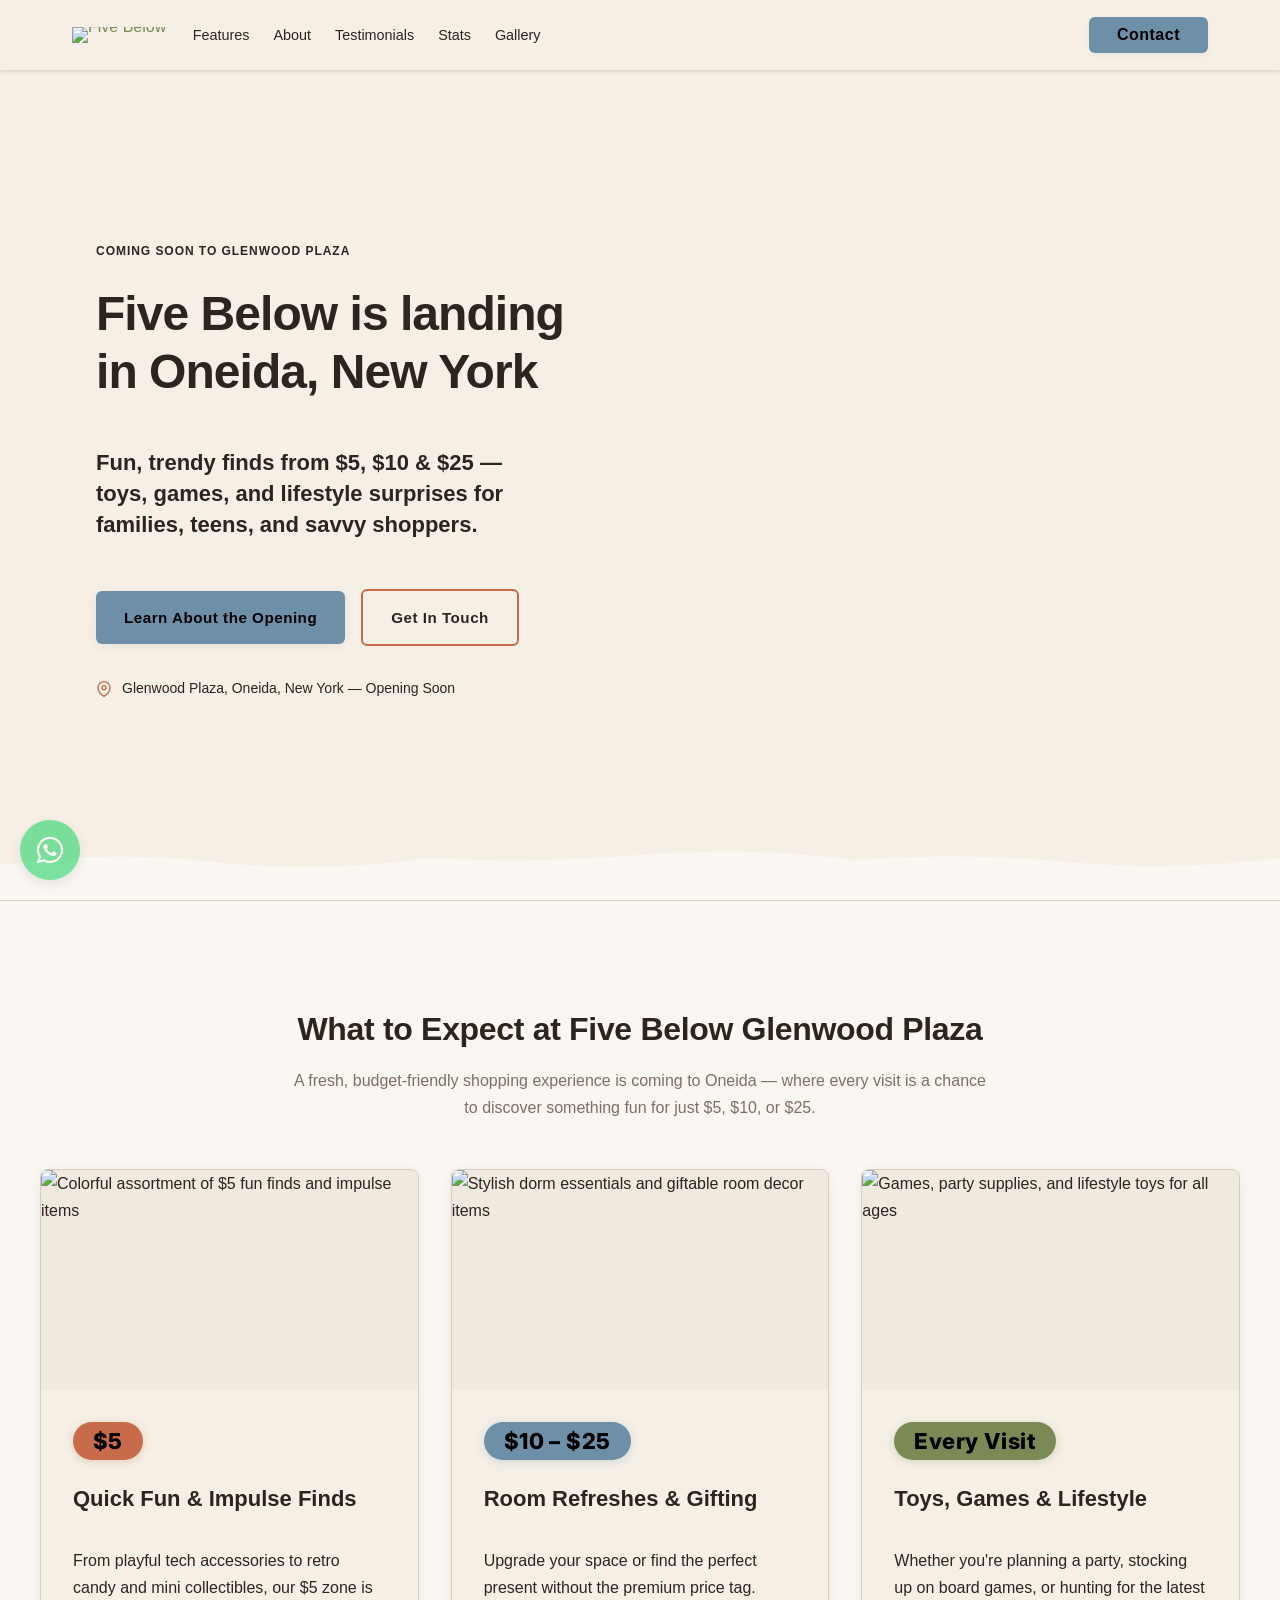
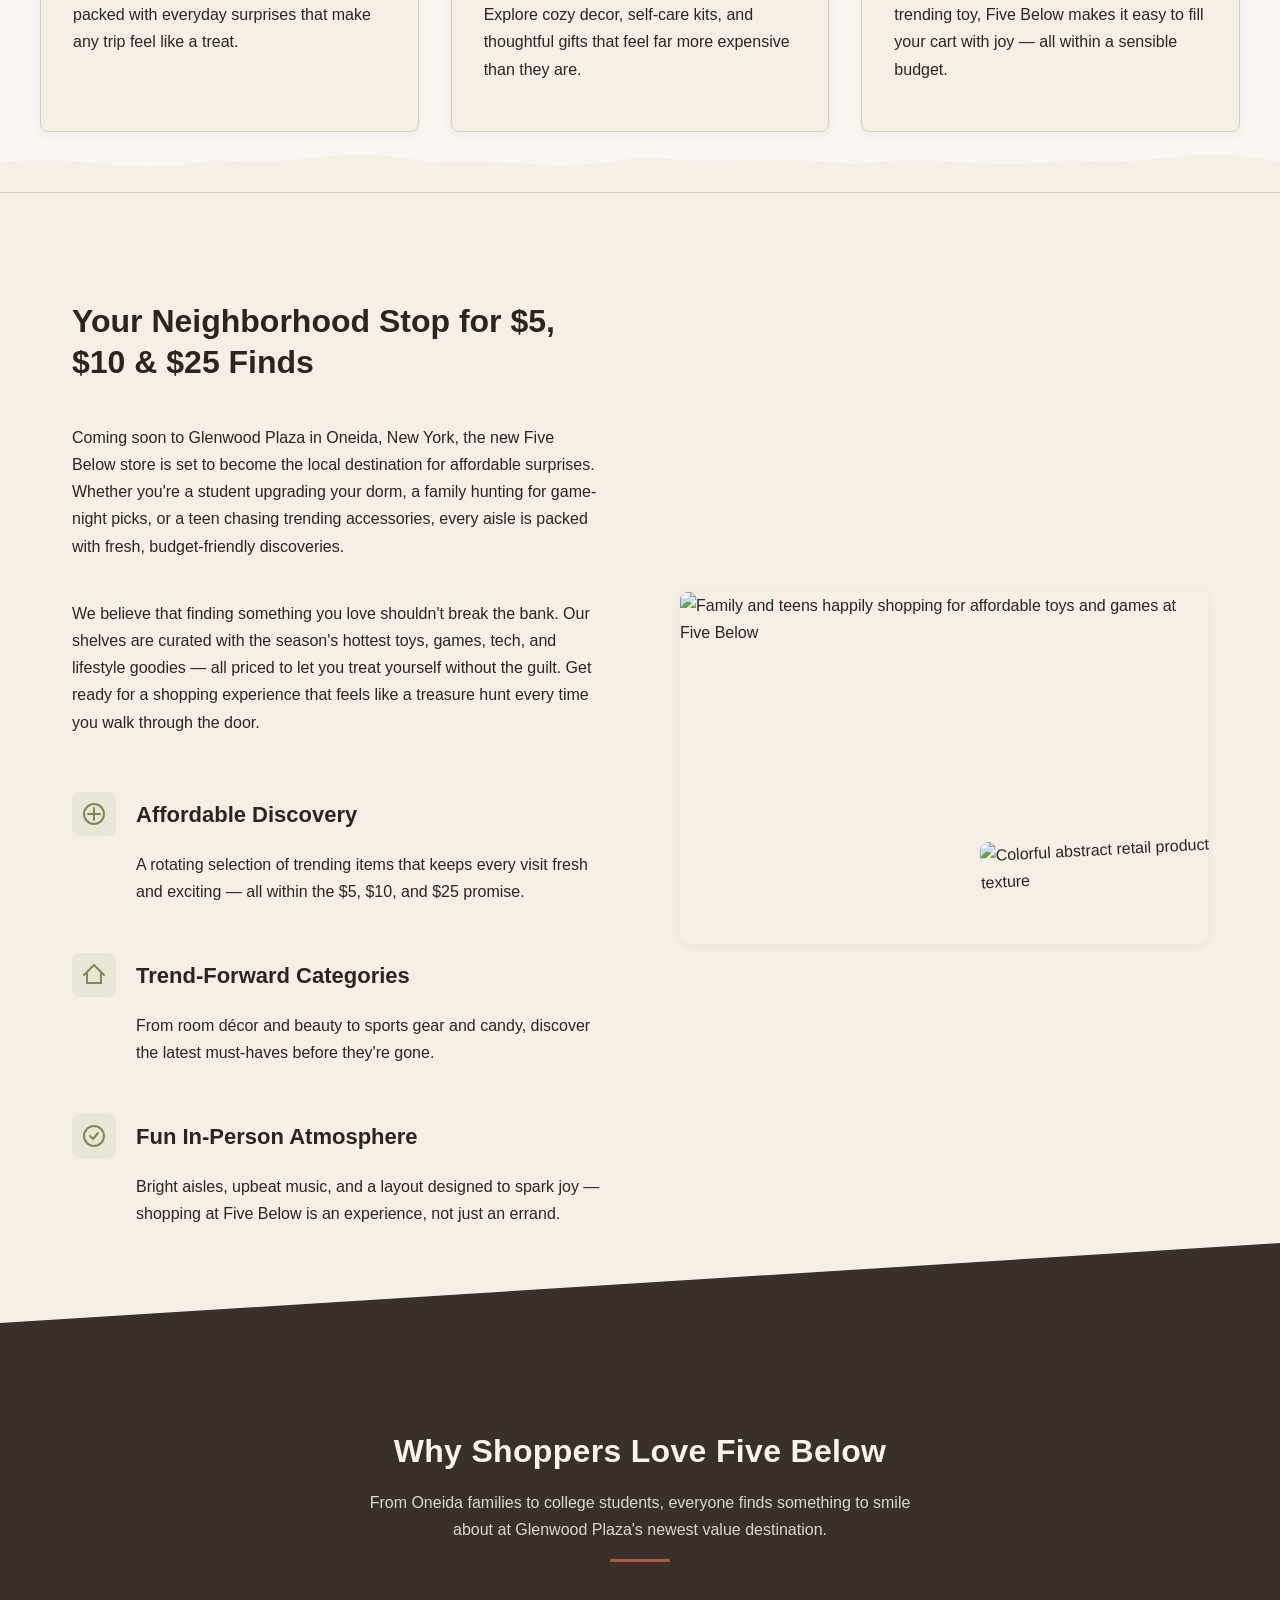
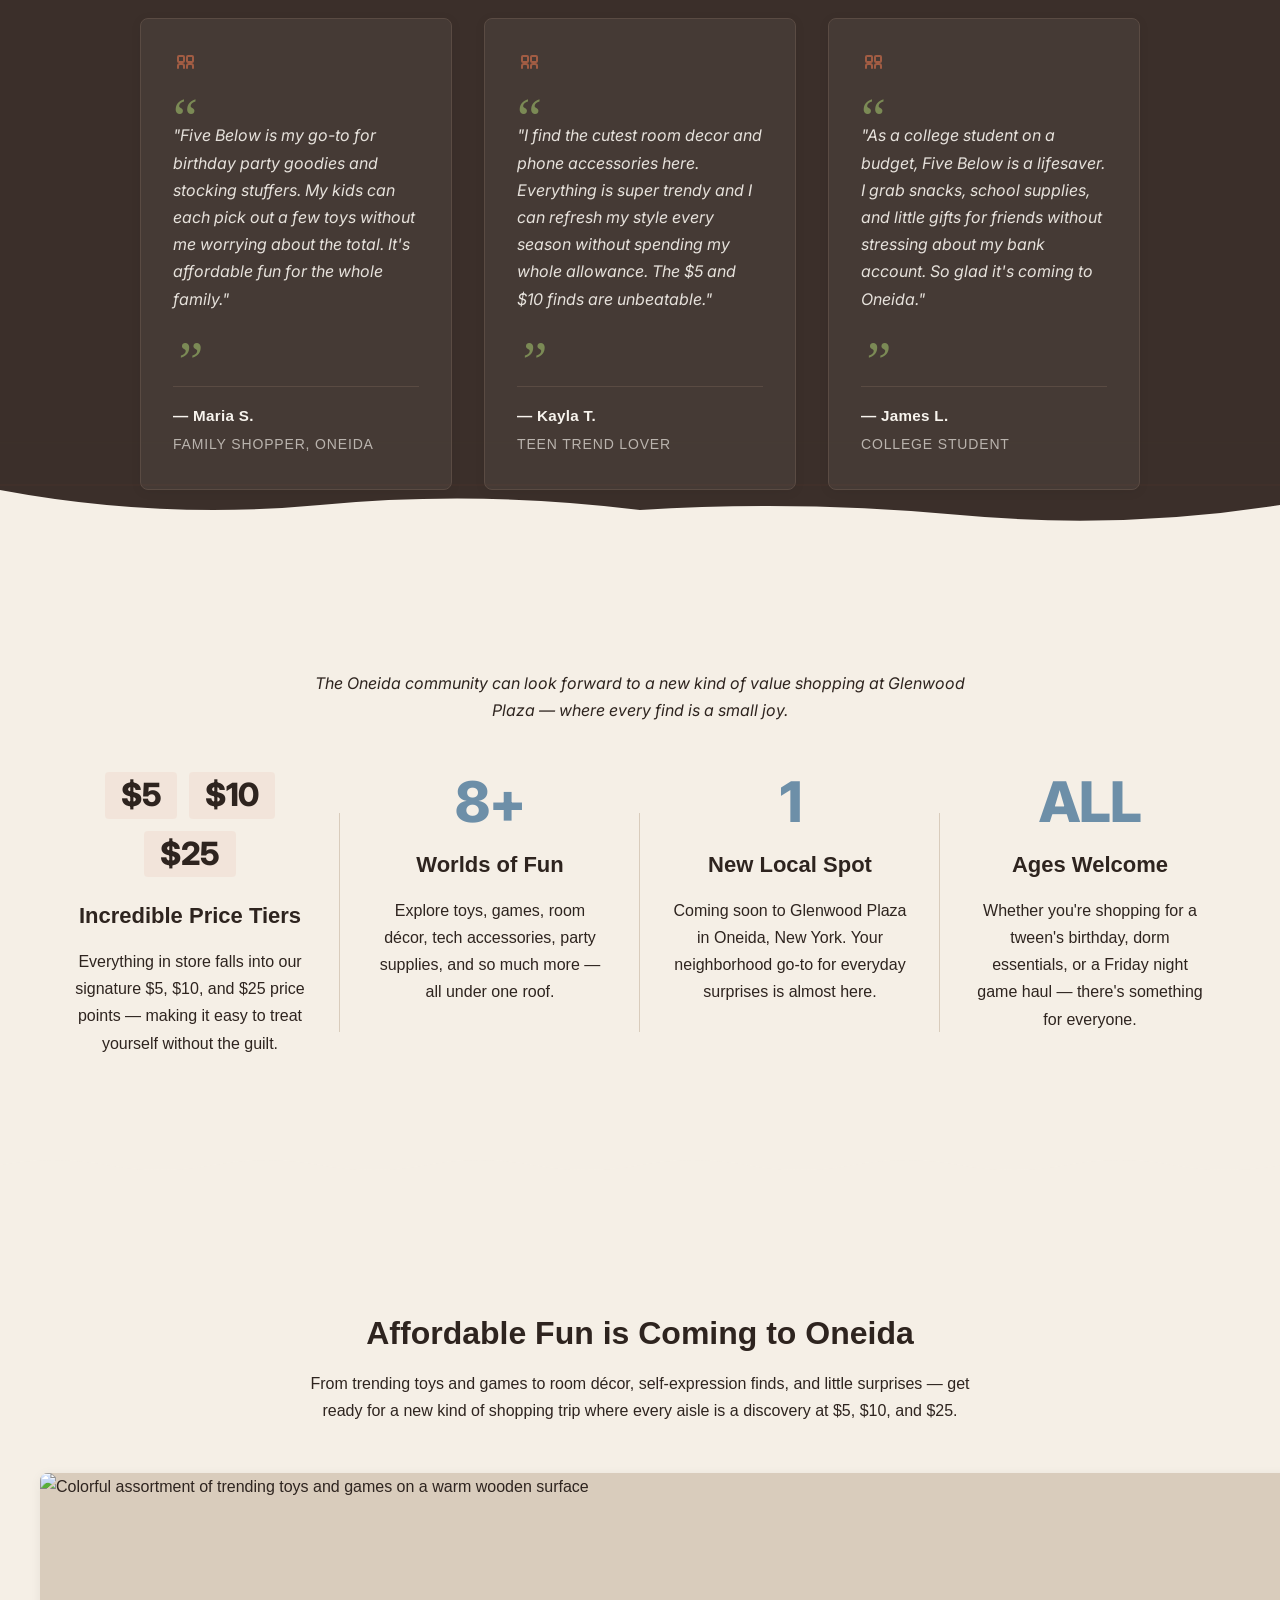
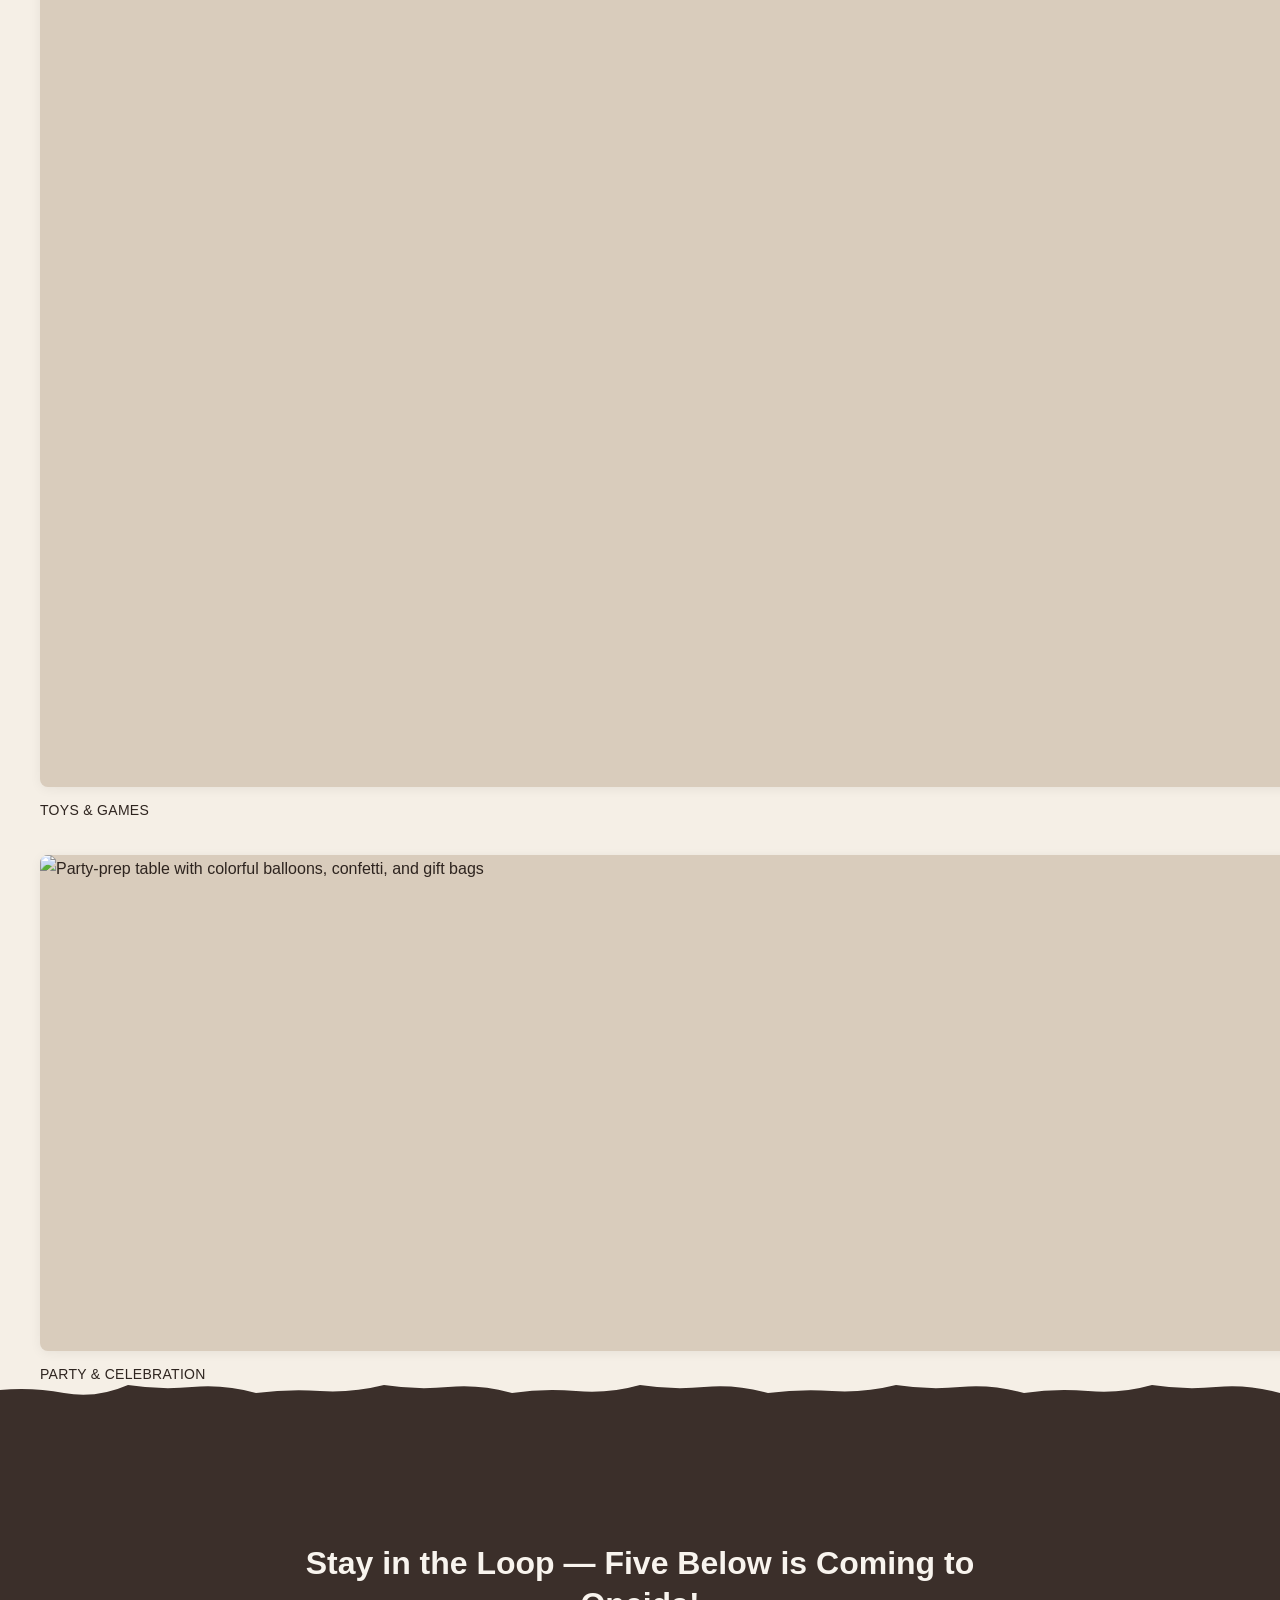
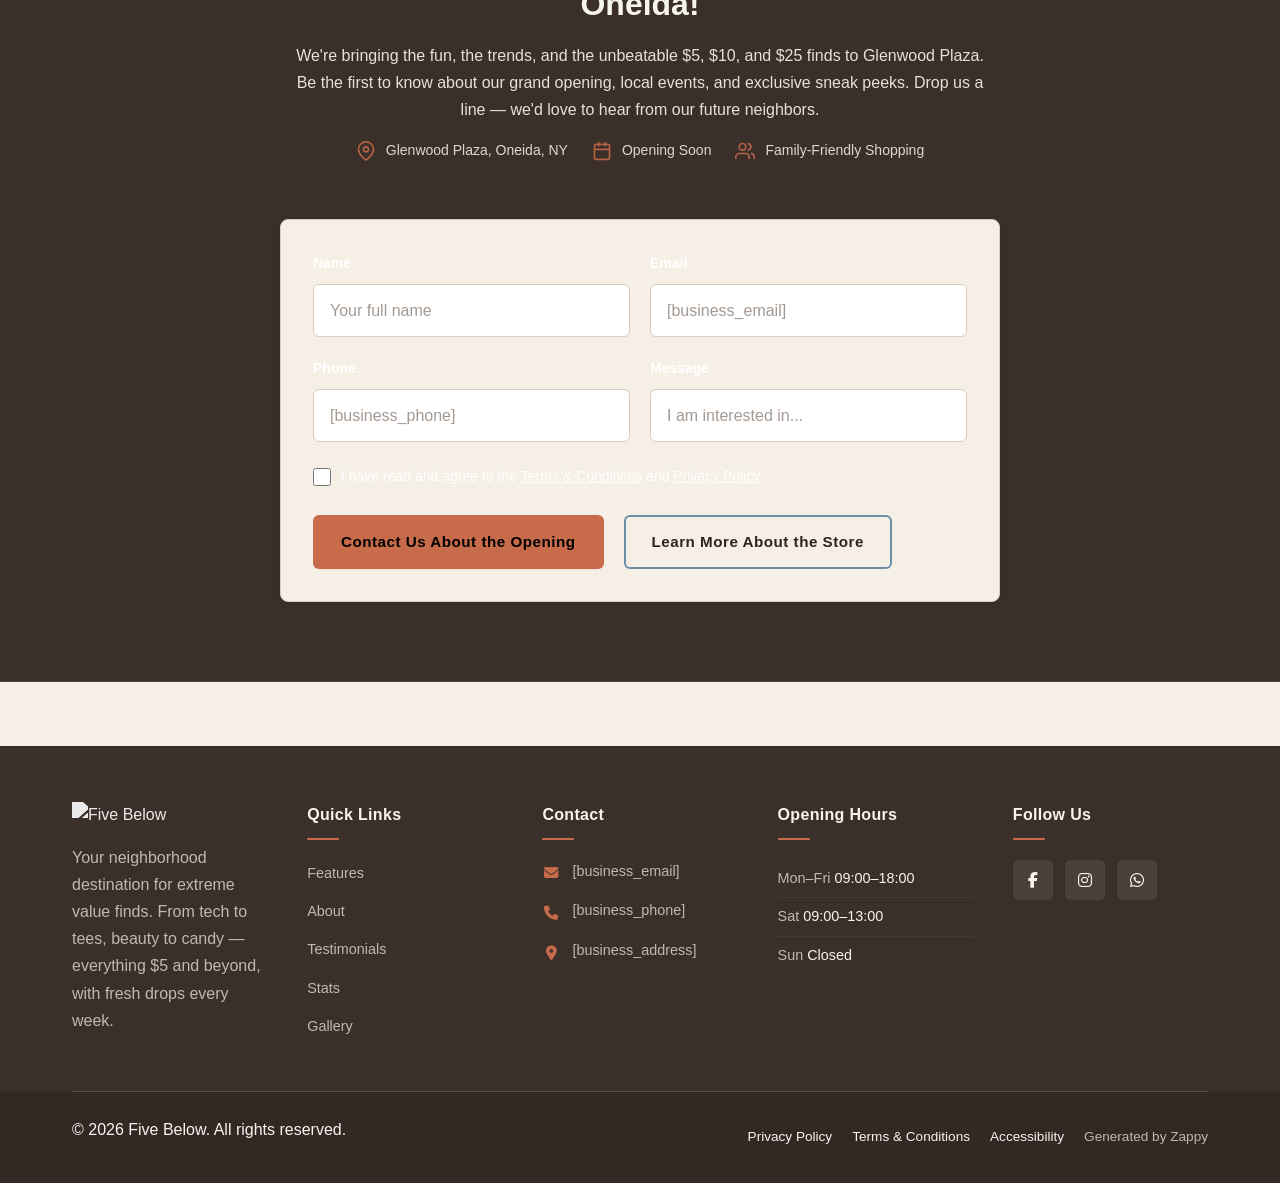
==== index.html @ 6c3a4a9c "Initial website commit" ====
<!DOCTYPE html>
<html lang="en">
<head>
    <meta charset="UTF-8">
    <meta name="viewport" content="width=device-width, initial-scale=1.0">
    <meta name="robots" content="index, follow">
    <title>Find Your Fun for $5 &amp; Under — Five Below</title>
    <meta name="description" content="Discover the hottest toys, games, and lifestyle gear priced at just $5, $10, and $25! Find a Five Below near you or shop the newest budget-friendly trends now.">
    <meta name="keywords" content="five below near me, five below store near me, budget-friendly toys, trendy lifestyle products, five below black friday">
    
    <!-- Favicons -->
    <link rel="icon" type="image/x-icon" href="/assets/favicon.ico">
    <link rel="icon" type="image/png" sizes="16x16" href="/assets/favicon-16x16.png">
    <link rel="icon" type="image/png" sizes="32x32" href="/assets/favicon-32x32.png">
    <link rel="icon" type="image/png" sizes="48x48" href="/assets/favicon-48x48.png">
    <link rel="icon" type="image/png" sizes="192x192" href="/assets/favicon-192x192.png">
    <link rel="icon" type="image/png" sizes="512x512" href="/assets/favicon-512x512.png">
    <link rel="apple-touch-icon" href="/assets/apple-touch-icon.png">
    <!-- Zappy Analytics -->
<script>
(function() {
  'use strict';
  
  // Configuration
  var config = {
    websiteId: '03e613e1-6c08-4e4d-8a03-037ab9cbdd62',
    apiUrl: 'https://api.zappy5.com/api/analytics/track',
    sessionDuration: 30 * 60 * 1000, // 30 minutes
    visitorDuration: 30 * 24 * 60 * 60 * 1000, // 30 days
    trackPageViews: true,
    trackClicks: true,
    trackFormSubmissions: true
  };
  
  // Generate or retrieve persistent visitor ID (30 days)
  function getVisitorId() {
    var visitorKey = 'zappy_visitor_' + config.websiteId;
    var visitor = null;
    
    try {
      visitor = localStorage.getItem(visitorKey);
      if (visitor) {
        var visitorData = JSON.parse(visitor);
        var now = Date.now();
        
        // Check if visitor ID is still valid (30 days)
        if (now - visitorData.created < config.visitorDuration) {
          // Update last seen timestamp
          visitorData.lastSeen = now;
          localStorage.setItem(visitorKey, JSON.stringify(visitorData));
          return visitorData.id;
        }
      }
    } catch (e) {
      console.warn('Zappy Analytics: LocalStorage not available');
    }
    
    // Generate new visitor ID
    var newVisitorId = 'zv_' + Date.now() + '_' + Math.random().toString(36).substr(2, 9);
    
    try {
      localStorage.setItem(visitorKey, JSON.stringify({
        id: newVisitorId,
        created: Date.now(),
        lastSeen: Date.now()
      }));
    } catch (e) {
      // Continue without local storage
    }
    
    return newVisitorId;
  }
  
  // Generate or retrieve session ID (30 minutes)
  function getSessionId() {
    var sessionKey = 'zappy_session_' + config.websiteId;
    var session = null;
    
    try {
      session = sessionStorage.getItem(sessionKey);
      if (session) {
        var sessionData = JSON.parse(session);
        var now = Date.now();
        
        // Check if session is still valid
        if (now - sessionData.timestamp < config.sessionDuration) {
          // Update timestamp
          sessionData.timestamp = now;
          sessionStorage.setItem(sessionKey, JSON.stringify(sessionData));
          return sessionData.id;
        }
      }
    } catch (e) {
      console.warn('Zappy Analytics: SessionStorage not available');
    }
    
    // Generate new session ID
    var newSessionId = 'zs_' + Date.now() + '_' + Math.random().toString(36).substr(2, 9);
    
    try {
      sessionStorage.setItem(sessionKey, JSON.stringify({
        id: newSessionId,
        timestamp: Date.now()
      }));
    } catch (e) {
      // Continue without session storage
    }
    
    return newSessionId;
  }
  
  var visitorId = getVisitorId();
  var sessionId = getSessionId();
  
  // Track an event
  function trackEvent(eventType, data) {
    data = data || {};
    
    var eventData = {
      website_id: config.websiteId,
      event_type: eventType,
      page_path: window.location.pathname,
      referrer: document.referrer || 'direct',
      visitor_id: visitorId,
      session_id: sessionId,
      metadata: data
    };
    
    // Use sendBeacon if available (better for page unload events)
    if (navigator.sendBeacon) {
      var blob = new Blob([JSON.stringify(eventData)], { type: 'application/json' });
      navigator.sendBeacon(config.apiUrl, blob);
    } else {
      // Fallback to fetch
      fetch(config.apiUrl, {
        method: 'POST',
        headers: {
          'Content-Type': 'application/json'
        },
        body: JSON.stringify(eventData),
        keepalive: true
      }).catch(function(error) {
        console.warn('Zappy Analytics: Failed to track event', error);
      });
    }
  }
  
  // Track page view
  if (config.trackPageViews) {
    trackEvent('pageview', {
      title: document.title,
      url: window.location.href
    });
  }
  
  // Track clicks on important elements
  if (config.trackClicks) {
    document.addEventListener('click', function(e) {
      var target = e.target;
      
      // Track button clicks (counted as actions)
      if (target.tagName === 'BUTTON' || target.closest('button')) {
        var button = target.tagName === 'BUTTON' ? target : target.closest('button');
        var clickMeta = {
          element: 'button',
          text: button.textContent.trim().substring(0, 100),
          id: button.id || null,
          class: button.className || null
        };
        
        trackEvent('click', clickMeta);
      }
      
      // Track link clicks (navigation - not counted as actions)
      else if (target.tagName === 'A' || target.closest('a')) {
        var link = target.tagName === 'A' ? target : target.closest('a');
        var navMeta = {
          element: 'link',
          text: link.textContent.trim().substring(0, 100),
          href: link.href,
          external: link.hostname !== window.location.hostname
        };
        
        trackEvent('navigation', navMeta);
      }
    }, true);
  }
  
  
  // Track form submissions
  if (config.trackFormSubmissions) {
    document.addEventListener('submit', function(e) {
      var form = e.target;
      
      trackEvent('form_submit', {
        form_id: form.id || null,
        form_name: form.name || null,
        form_action: form.action || null,
        form_method: form.method || 'GET'
      });
    }, true);
  }
  
  // Track time on page (send on page unload)
  var pageLoadTime = Date.now();
  
  window.addEventListener('beforeunload', function() {
    var timeOnPage = Math.floor((Date.now() - pageLoadTime) / 1000); // in seconds
    
    trackEvent('page_unload', {
      time_on_page: timeOnPage,
      page_path: window.location.pathname
    });
  });
  
  // Expose tracking function globally for custom events
  window.zappyAnalytics = {
    track: trackEvent,
    getVisitorId: function() { return visitorId; },
    getSessionId: function() { return sessionId; }
  };
  
})();
</script>
<!-- End Zappy Analytics -->
    <meta property="og:title" content="Find Your Fun for $5 &amp; Under — Five Below">
    <meta property="og:description" content="Discover the hottest toys, games, and lifestyle gear priced at just $5, $10, and $25! Find a Five Below near you or shop the newest budget-friendly trends now.">
    <meta name="twitter:card" content="summary_large_image">
    <meta name="twitter:title" content="Find Your Fun for $5 &amp; Under — Five Below">
    <meta name="twitter:description" content="Discover the hottest toys, games, and lifestyle gear priced at just $5, $10, and $25! Find a Five Below near you or shop the newest budget-friendly trends now.">
    <meta property="og:type" content="website">
  <meta property="og:locale" content="en_US">
  
  
  
  
  
  <link rel="stylesheet" href="https://cdnjs.cloudflare.com/ajax/libs/font-awesome/6.4.0/css/all.min.css">
  <link rel="stylesheet" href="https://fonts.googleapis.com/css2?family=Inter:wght@400;500;600;700&amp;display=swap">
  <link rel="preconnect" href="https://fonts.googleapis.com">
  <link rel="preconnect" href="https://fonts.gstatic.com" crossorigin>
  <style>
    .skip-link { position: absolute; top: 0; left: 0; transform: translateY(-200%); padding: 12px 18px; background: var(--bg-dark, #1a1a1a); color: var(--text-light, #fff); font-weight: 600; border-radius: 0 0 8px 0; z-index: 10000; }
    .skip-link:focus { transform: none; outline: 2px solid var(--ring, #fff); outline-offset: 2px; }
    :focus-visible { outline: 2px solid var(--ring, currentColor); outline-offset: 3px; }
  </style>


  
    <!-- Favicons -->
    <link rel="icon" type="image/x-icon" href="/assets/favicon.ico">
    <link rel="icon" type="image/png" sizes="16x16" href="/assets/favicon-16x16.png">
    <link rel="icon" type="image/png" sizes="32x32" href="/assets/favicon-32x32.png">
    <link rel="icon" type="image/png" sizes="48x48" href="/assets/favicon-48x48.png">
    <link rel="icon" type="image/png" sizes="192x192" href="/assets/favicon-192x192.png">
    <link rel="icon" type="image/png" sizes="512x512" href="/assets/favicon-512x512.png">
    <link rel="apple-touch-icon" href="/assets/apple-touch-icon.png">
    <!-- Cookie Consent -->
    <link rel="stylesheet" href="https://cdn.jsdelivr.net/npm/vanilla-cookieconsent@3/dist/cookieconsent.css">
    <script src="https://cdn.jsdelivr.net/npm/vanilla-cookieconsent@3/dist/cookieconsent.umd.js"></script>
    <!-- Mickidum Accessibility Toolbar -->
    <script src="https://cdn.jsdelivr.net/gh/mickidum/acc_toolbar/acctoolbar/acctoolbar.min.js"></script>
    <link rel="stylesheet" href="/styles.css">
    <script>window.ZAPPY_WEBSITE_ID = "03e613e1-6c08-4e4d-8a03-037ab9cbdd62"; window.ZAPPY_API_BASE = "https://api.zappy5.com";</script>

    <style id="zappy-dropdown-submenu-styles">
      /* ========== DESKTOP DROPDOWN SUBMENU STYLES ========== */
      /* Base styles for dropdown submenus - parent must be positioned */
      .nav-menu li:has(.sub-menu), nav li:has(.sub-menu), .navbar li:has(.sub-menu), #navMenu li:has(.sub-menu) { position: relative; }
      /* Submenu base - hidden by default */
      .nav-menu .sub-menu, nav .sub-menu, .navbar .sub-menu, #navMenu .sub-menu { display: block !important; position: absolute !important; top: 100%; left: 0; min-width: 220px; background: white; border-radius: 8px; box-shadow: 0 8px 25px rgba(0,0,0,0.15); padding: 8px 0; opacity: 0; visibility: hidden; transform: translateY(10px); transition: all 0.3s ease; z-index: 1000; list-style: none; pointer-events: none; }
      /* CRITICAL: Desktop hover styles to show dropdown */
      .nav-menu li:hover > .sub-menu, nav li:hover > .sub-menu, .navbar li:hover > .sub-menu, #navMenu li:hover > .sub-menu { opacity: 1 !important; visibility: visible !important; transform: translateY(0) !important; pointer-events: auto !important; }
      /* Submenu item styling */
      .sub-menu li { list-style: none; margin: 0; padding: 0; }
      .sub-menu a { display: block !important; padding: 10px 16px !important; color: var(--text-dark, #333) !important; font-weight: 500; text-decoration: none; white-space: nowrap; transition: background-color 0.2s; }
      .sub-menu .zappy-nav-child > a { padding-left: 28px !important; font-size: 0.9em !important; opacity: 0.85 !important; }
      [dir="rtl"] .sub-menu .zappy-nav-child > a, html[lang="he"] .sub-menu .zappy-nav-child > a, html[lang="ar"] .sub-menu .zappy-nav-child > a { padding-left: 10px !important; padding-right: 28px !important; }
      .sub-menu .zappy-nav-parent > a { font-weight: 600 !important; }
      .sub-menu a:hover { background-color: #f5f5f5; }
      /* RTL (Hebrew/Arabic) dropdown positioning */
      [dir="rtl"] .nav-menu .sub-menu, [dir="rtl"] nav .sub-menu, [dir="rtl"] .navbar .sub-menu, html[lang="he"] .nav-menu .sub-menu, html[lang="he"] nav .sub-menu, html[lang="he"] .navbar .sub-menu, html[lang="ar"] .nav-menu .sub-menu, html[lang="ar"] nav .sub-menu, html[lang="ar"] .navbar .sub-menu { left: auto !important; right: 0 !important; }
      /* Hide empty dropdown menus (exclude catalog sub-menus that use <a> children instead of <li>) */
      .sub-menu:empty, .sub-menu:not(:has(li:not(.zappy-hidden-menu-item))):not(:has(> a)), .sub-menu:not(:has(li)):not(:has(> a)) { display: none !important; opacity: 0 !important; visibility: hidden !important; pointer-events: none !important; }
      /* Desktop: show submenu on Menu Group hover */
      li:has(.menu-group-title):hover > .sub-menu { opacity: 1 !important; visibility: visible !important; transform: translateY(0) !important; pointer-events: auto !important; }
      /* Menu Group title styling */
      .nav-menu > li > .menu-group-title, #navMenu > li > .menu-group-title { display: inline-block; padding: 0.5rem 1rem; cursor: default; user-select: none; }
      
      /* ========== MOBILE SUBMENU STYLES ========== */
      @media (max-width: 768px) {
        .nav-menu .sub-menu, nav .sub-menu, .navbar .sub-menu, #navMenu .sub-menu { position: static !important; transform: none !important; box-shadow: none !important; background: transparent !important; max-height: 0; overflow: hidden; opacity: 0; visibility: hidden; transition: max-height 0.3s ease, opacity 0.3s ease; padding: 0 !important; border-radius: 0 !important; }
        .navbar .sub-menu.mobile-expanded, .nav-menu .sub-menu.mobile-expanded, #navMenu .sub-menu.mobile-expanded { max-height: none !important; overflow-y: visible !important; opacity: 1 !important; visibility: visible !important; padding: 8px 0 8px 16px !important; }
        [dir="rtl"] .sub-menu.mobile-expanded, html[lang="he"] .sub-menu.mobile-expanded { padding: 8px 16px 8px 0 !important; }
        /* Disable hover behavior on mobile */
        .nav-menu li:hover > .sub-menu, nav li:hover > .sub-menu, .navbar li:hover > .sub-menu, #navMenu li:hover > .sub-menu { opacity: 0; visibility: hidden; pointer-events: none; }
        .nav-menu li > .sub-menu.mobile-expanded, nav li > .sub-menu.mobile-expanded, .navbar li > .sub-menu.mobile-expanded, #navMenu li > .sub-menu.mobile-expanded { opacity: 1 !important; visibility: visible !important; pointer-events: auto !important; }
        .nav-menu li:has(.sub-menu), nav li:has(.sub-menu), .navbar li:has(.sub-menu), #navMenu li:has(.sub-menu) { display: flex !important; flex-wrap: wrap !important; align-items: center !important; position: relative !important; min-height: 44px !important; }
        .nav-menu li:has(.sub-menu) > a, nav li:has(.sub-menu) > a, .navbar li:has(.sub-menu) > a, #navMenu li:has(.sub-menu) > a { flex: 1 !important; min-width: 0 !important; }
        .nav-menu li:has(.sub-menu) > .menu-group-title, nav li:has(.sub-menu) > .menu-group-title, .navbar li:has(.sub-menu) > .menu-group-title, #navMenu li:has(.sub-menu) > .menu-group-title { flex: 1 !important; min-width: 0 !important; padding: 0 !important; line-height: inherit !important; }
        .nav-menu li:has(.sub-menu) > .sub-menu, nav li:has(.sub-menu) > .sub-menu, .navbar li:has(.sub-menu) > .sub-menu, #navMenu li:has(.sub-menu) > .sub-menu { flex-basis: 100% !important; width: 100% !important; }
        .nav-menu li:has(.sub-menu) > a [class*="chevron"], .nav-menu li:has(.sub-menu) > a [class*="arrow"], .nav-menu li:has(.sub-menu) > a .fa-chevron-down, .nav-menu li:has(.sub-menu) > a .fa-angle-down, nav li:has(.sub-menu) > a [class*="chevron"], nav li:has(.sub-menu) > a [class*="arrow"], #navMenu li:has(.sub-menu) > a [class*="chevron"], #navMenu li:has(.sub-menu) > a [class*="arrow"] { display: none !important; visibility: hidden !important; }
        .mobile-submenu-toggle { display: flex !important; align-items: center !important; justify-content: center !important; width: 44px !important; height: auto !important; background: transparent !important; border: none !important; cursor: pointer !important; color: var(--text-dark) !important; position: static !important; flex-shrink: 0 !important; align-self: stretch !important; z-index: 2 !important; padding: 0 !important; margin: 0 !important; }
        .mobile-submenu-toggle::after { content: '' !important; width: 0 !important; height: 0 !important; border-left: 6px solid transparent !important; border-right: 6px solid transparent !important; border-top: 7px solid currentColor !important; transition: transform 0.3s ease !important; }
        .mobile-submenu-toggle.expanded::after { transform: rotate(180deg) !important; }
        .sub-menu a { padding: 10px 0 !important; display: block !important; color: var(--text-dark) !important; white-space: normal !important; }
        .sub-menu .zappy-nav-child > a { padding-left: 28px !important; font-size: 0.9em !important; opacity: 0.85 !important; }
        [dir="rtl"] .sub-menu .zappy-nav-child > a, html[lang="he"] .sub-menu .zappy-nav-child > a, html[lang="ar"] .sub-menu .zappy-nav-child > a { padding-left: 0 !important; padding-right: 28px !important; }
        .sub-menu .zappy-nav-parent > a { font-weight: 600 !important; }
        .nav-menu.active, #navMenu.active { max-width: 100vw !important; overflow-x: hidden !important; box-sizing: border-box !important; }
        .navbar .sub-menu li a, nav.navbar .sub-menu li a, .zappy-products-dropdown .sub-menu a { color: var(--text-dark) !important; }
      }
      @media (min-width: 769px) { .mobile-submenu-toggle { display: none !important; } }
    </style>

    <style id="zappy-widget-visibility">
      html[dir="rtl"] .whatsapp-float { right: 20px !important; left: auto !important; }
      html[dir="ltr"] .whatsapp-float, html:not([dir]) .whatsapp-float { left: 20px !important; right: auto !important; }
      html[dir="rtl"] #mic-access-tool-general-button, html[dir="rtl"] .mic-access-tool-general-button,
      html[dir="rtl"] #mic-init-access-tool .mic-access-tool-general-button,
      html[dir="rtl"] #mic-init-access-tool #mic-access-tool-general-button,
      html[dir="rtl"] ._access-icon { left: 20px !important; right: auto !important; }
      html[dir="ltr"] #mic-access-tool-general-button, html[dir="ltr"] .mic-access-tool-general-button,
      html[dir="ltr"] #mic-init-access-tool .mic-access-tool-general-button,
      html[dir="ltr"] #mic-init-access-tool #mic-access-tool-general-button,
      html[dir="ltr"] ._access-icon,
      html:not([dir]) #mic-access-tool-general-button, html:not([dir]) .mic-access-tool-general-button,
      html:not([dir]) #mic-init-access-tool .mic-access-tool-general-button,
      html:not([dir]) #mic-init-access-tool #mic-access-tool-general-button,
      html:not([dir]) ._access-icon { right: 20px !important; left: auto !important; }
      @media (max-width: 768px) { .whatsapp-float { display: flex !important; } }
      @media (min-width: 769px) { .whatsapp-float { display: flex !important; } }
      @media (max-width: 768px) {
        #mic-access-tool-general-button, .mic-access-tool-general-button,
        #mic-init-access-tool .mic-access-tool-general-button, #mic-init-access-tool #mic-access-tool-general-button,
        ._access-icon { display: flex !important; visibility: visible !important; opacity: 1 !important; pointer-events: auto !important; }
        #mic-access-tool-box.opened-mic-access-tool, .mic-access-tool-box.opened-mic-access-tool,
        #mic-init-access-tool #mic-access-tool-box.opened-mic-access-tool {
          visibility: visible !important; opacity: 1 !important; pointer-events: auto !important;
        }
      }
      @media (min-width: 769px) {
        #mic-access-tool-general-button, .mic-access-tool-general-button,
        #mic-init-access-tool .mic-access-tool-general-button, #mic-init-access-tool #mic-access-tool-general-button,
        ._access-icon { display: flex !important; visibility: visible !important; opacity: 1 !important; pointer-events: auto !important; }
        #mic-access-tool-box.opened-mic-access-tool, .mic-access-tool-box.opened-mic-access-tool,
        #mic-init-access-tool #mic-access-tool-box.opened-mic-access-tool {
          visibility: visible !important; opacity: 1 !important; pointer-events: auto !important;
        }
      }
    </style>
</head>
<body>
<a class="skip-link" href="#main">Skip to main content</a>
  <nav class="navbar">
  <!-- Mobile buttons: MUST be direct children of .navbar (outside nav-container) -->
  <button class="mobile-toggle" id="mobileToggle" aria-label="Menu">
    <svg class="hamburger-icon" width="24" height="24" viewBox="0 0 24 24" fill="none">
      <path d="M3 12h18M3 6h18M3 18h18" stroke="currentColor" stroke-width="2" stroke-linecap="round"/>
    </svg>
    <svg class="close-icon" width="24" height="24" viewBox="0 0 24 24" fill="none" style="display: none;">
      <path d="M18 6L6 18M6 6l12 12" stroke="currentColor" stroke-width="2" stroke-linecap="round"/>
    </svg>
  </button>
  
  <button class="phone-header-btn" data-phone="[business_phone]" aria-label="Call">
    <svg width="20" height="20" viewBox="0 0 24 24" fill="currentColor">
      <path d="M22 16.92v3a2 2 0 0 1-2.18 2 19.79 19.79 0 0 1-8.63-3.07 19.5 19.5 0 0 1-6-6 19.79 19.79 0 0 1-3.07-8.67A2 2 0 0 1 4.11 2h3a2 2 0 0 1 2 1.72 12.84 12.84 0 0 0 .7 2.81 2 2 0 0 1-.45 2.11L8.09 9.91a16 16 0 0 0 6 6l1.27-1.27a2 2 0 0 1 2.11-.45 12.84 12.84 0 0 0 2.81.7A2 2 0 0 1 22 16.92z"/>
    </svg>
  </button>

  <!-- nav-container: REQUIRED wrapper for layout elements (brand, menu, CTA) -->
  <div class="nav-container">
    <div class="nav-brand">
      <a href="/" class="logo-link"><img class="logo" src="/assets/site-home-image-1.webp" alt="Five Below"></a>
    </div>
    
    <ul class="nav-menu" id="navMenu"><li><a href="#features">Features</a></li><li><a href="#about">About</a></li><li><a href="#testimonials">Testimonials</a></li><li><a href="#stats">Stats</a></li><li><a href="#gallery">Gallery</a></li><li class="mobile-contact-link nav-cta-mobile-item"><a href="#cta" class="nav-cta-btn">Contact</a></li></ul>
    
    <div class="nav-cta-container">
      <a href="#cta" class="nav-cta-btn">Contact</a>
    </div>
  </div>
</nav>
<script>

// Navbar Mobile Menu Toggle and Contrast Fix
(function() {
  // Use 'load' event instead of 'DOMContentLoaded' to ensure we run AFTER all other scripts
  window.addEventListener('load', function() {
    
    // FIX MOBILE BUTTON CONTRAST
    // Detect navbar background color and apply contrasting color to mobile buttons
    const navbar = document.querySelector('.navbar, nav, header');
    if (!navbar) {
      console.log('[Navbar] Navbar element not found');
      return;
    }
    
    // DECLARE VARIABLES EARLY to avoid Temporal Dead Zone errors
    // These are used in multiple places below
    let mobileToggle = document.getElementById('mobileToggle') ||
                       document.querySelector('.mobile-toggle') ||
                       document.querySelector('.hamburger') ||
                       document.querySelector('.hamburger-menu') ||
                       document.querySelector('.menu-toggle') ||
                       document.querySelector('.burger-menu') ||
                       document.querySelector('[aria-label="Menu"]') ||
                       document.querySelector('[aria-label="תפריט"]');
    
    const phoneBtn = document.querySelector('.phone-header-btn');
    
    const computedStyle = window.getComputedStyle(navbar);
    let bgColor = computedStyle.backgroundColor;
    
    console.log('[Navbar] Initial navbar background:', bgColor);
    
    // Check if background is transparent or rgba with 0 alpha
    const isTransparent = bgColor === 'transparent' || 
                         bgColor === 'rgba(0, 0, 0, 0)' ||
                         (bgColor.startsWith('rgba') && bgColor.includes(', 0)'));
    
    if (isTransparent) {
      // Check for background-image or gradient
      const bgImage = computedStyle.backgroundImage;
      if (bgImage && bgImage !== 'none') {
        console.log('[Navbar] Navbar has background image/gradient, using dark text');
        bgColor = 'rgb(240, 240, 240)'; // Assume light background
      } else {
        // Transparent navbar - check body background
        const bodyBg = window.getComputedStyle(document.body).backgroundColor;
        console.log('[Navbar] Navbar transparent, using body background:', bodyBg);
        bgColor = bodyBg;
      }
    }
    
    // Calculate luminance to determine if background is light or dark
    const rgb = bgColor.match(/\d+/g);
    if (rgb && rgb.length >= 3) {
      const r = parseInt(rgb[0]);
      const g = parseInt(rgb[1]);
      const b = parseInt(rgb[2]);
      const luminance = (0.299 * r + 0.587 * g + 0.114 * b) / 255;
      
      // Mobile button colors are set by Claude's AI-generated CSS (same as .nav-menu a)
      // No dynamic color overrides needed - colors come from the generated navbar CSS
      console.log('[Navbar] Mobile button colors preserved from Claude CSS (luminance:', luminance.toFixed(2) + ')');
      
      // FIX ICON SIZES - Ensure SVGs are properly sized and visible
      // INJECT CRITICAL CSS TO OVERRIDE ANY CONFLICTING RULES
      const criticalCSS = document.createElement('style');
      criticalCSS.id = 'zappy-mobile-nav-fix';
      const htmlLang = document.documentElement.lang || 'en';
      const htmlDir = document.documentElement.dir || 'ltr';
      // Check both dir attribute AND lang for RTL detection
      // dir="rtl" is the most reliable indicator
      const isRTL = htmlDir === 'rtl' || htmlLang === 'he' || htmlLang === 'ar';
      
      criticalCSS.textContent = `
        /* Hide mobile buttons on desktop, show only on mobile */
        @media (min-width: 769px) {
          .mobile-toggle,
          .phone-header-btn {
            display: none !important;
          }
        }
        
        /* Show and position mobile buttons correctly on mobile */
        @media (max-width: 768px) {
          .navbar,
          nav.navbar {
            min-height: 70px !important;
          }

          .mobile-toggle,
          .phone-header-btn {
            position: absolute !important;
            top: 0 !important;
            bottom: 0 !important;
            margin-top: auto !important;
            margin-bottom: auto !important;
            transform: none !important;
            z-index: 1001 !important;
            display: flex !important;
            align-items: center !important;
            justify-content: center !important;
            width: 36px !important;
            height: 36px !important;
            border-radius: 50% !important;
            border: none !important;
            cursor: pointer !important;
            padding: 6px !important;
            background: none !important;
            color: var(--nav-text, var(--text-dark)) !important;
            touch-action: manipulation !important;
            -webkit-tap-highlight-color: transparent !important;
          }

          html[data-zappy-site-type="ecommerce"] .phone-header-btn,
          body[data-zappy-site-type="ecommerce"] .phone-header-btn,
          html[data-zappy-site-type="ecommerce"] header .phone-header-btn,
          html[data-zappy-site-type="ecommerce"] nav .phone-header-btn {
            display: none !important;
            visibility: hidden !important;
            width: 0 !important;
            height: 0 !important;
            min-width: 0 !important;
            overflow: hidden !important;
          }
          
          /* LTR positioning (default): hamburger LEFT, phone RIGHT */
          html:not([dir="rtl"]):not([lang="he"]):not([lang="ar"]) .mobile-toggle,
          html[dir="ltr"] .mobile-toggle {
            left: 12px !important;
            right: auto !important;
          }
          html:not([dir="rtl"]):not([lang="he"]):not([lang="ar"]) .phone-header-btn,
          html[dir="ltr"] .phone-header-btn {
            right: 12px !important;
            left: auto !important;
          }
          
          /* RTL positioning: hamburger RIGHT, phone LEFT */
          html[dir="rtl"] .mobile-toggle,
          html[lang="he"] .mobile-toggle,
          html[lang="ar"] .mobile-toggle {
            right: 12px !important;
            left: auto !important;
          }
          html[dir="rtl"] .phone-header-btn,
          html[lang="he"] .phone-header-btn,
          html[lang="ar"] .phone-header-btn {
            left: 12px !important;
            right: auto !important;
          }
          
          /* CRITICAL: Ensure nav-container has min-height on mobile */
          /* All children are positioned absolutely/fixed on mobile, so height:auto collapses to 0 */
          .nav-container {
            min-height: 70px !important;
            position: relative !important;
          }
          
          /* Ensure SVG icons are properly sized and inherit color */
          .mobile-toggle svg,
          .phone-header-btn svg {
            width: 24px !important;
            height: 24px !important;
            /* Don't force display - let JavaScript control hamburger/close toggle */
          }
          
          /* Reset nav-cta-container on mobile - remove desktop box-shadow/padding */
          /* that creates a visible ghost box when CTA button is hidden */
          .nav-cta-container {
            box-shadow: none !important;
            padding: 0 !important;
          }
          
          /* Hide nav-cta-container entirely on mobile when there's no lang-switcher */
          /* (only the CTA button is inside, and it's hidden on mobile) */
          .nav-cta-container:not(:has(.lang-switcher)) {
            display: none !important;
          }
          
          /* CRITICAL: Prevent hero image fade gradient from bleeding over headline text */
          /* The .image-fade-gradient has bottom: -30px (extends below parent) */
          /* On mobile stacked layout, this overlaps the h1 text below the image */
          .hero-image-column {
            overflow: hidden !important;
          }
          .image-fade-gradient {
            bottom: 0 !important;
          }
          
          /* Hide desktop language switcher on mobile - hamburger menu handles it */
          /* High specificity to override stored CSS */
          .lang-switcher,
          .nav-cta-container .lang-switcher,
          .nav-container .lang-switcher,
          .navbar .lang-switcher,
          .navbar .nav-cta-container .lang-switcher {
            display: none !important;
          }
        }
      `;
      
      // Remove existing fix if present and inject new one
      const existing = document.getElementById('zappy-mobile-nav-fix');
      if (existing) existing.remove();
      document.head.appendChild(criticalCSS);
      
      console.log('[Navbar] Critical CSS injected for mobile nav positioning');
      
      // ONLY apply inline positioning styles on mobile viewport
      // On desktop, the CSS handles hiding these buttons with display: none
      // Inline styles were breaking desktop layout by overriding CSS
      const isMobileViewport = window.innerWidth <= 768;
      
      if (mobileToggle) {
        // Icon sizing applies to all viewports for consistency
        const hamburgerIcon = mobileToggle.querySelector('.hamburger-icon');
        const closeIcon = mobileToggle.querySelector('.close-icon');
        
        if (hamburgerIcon) {
          hamburgerIcon.style.setProperty('width', '24px', 'important');
          hamburgerIcon.style.setProperty('height', '24px', 'important');
          hamburgerIcon.style.setProperty('display', 'block', 'important'); // Show hamburger by default
        }
        if (closeIcon) {
          closeIcon.style.setProperty('width', '24px', 'important');
          closeIcon.style.setProperty('height', '24px', 'important');
          closeIcon.style.setProperty('display', 'none', 'important'); // Hide close icon by default
        }
        
        // ONLY set positioning inline styles on mobile
        if (isMobileViewport) {
          mobileToggle.style.setProperty('position', 'absolute', 'important');
          mobileToggle.style.setProperty('top', '0', 'important');
          mobileToggle.style.setProperty('bottom', '0', 'important');
          mobileToggle.style.setProperty('margin-top', 'auto', 'important');
          mobileToggle.style.setProperty('margin-bottom', 'auto', 'important');
          mobileToggle.style.setProperty('transform', 'none', 'important');
          mobileToggle.style.setProperty('z-index', '1001', 'important');
          
          // Clear any inline left/right so CSS can take over based on html[dir]
          mobileToggle.style.removeProperty('left');
          mobileToggle.style.removeProperty('right');
          
          console.log('[Navbar] Mobile toggle positioning applied (mobile viewport)');
        } else {
          // On desktop, clear any positioning styles to let CSS handle it
          mobileToggle.style.removeProperty('position');
          mobileToggle.style.removeProperty('top');
          mobileToggle.style.removeProperty('transform');
          mobileToggle.style.removeProperty('z-index');
          mobileToggle.style.removeProperty('left');
          mobileToggle.style.removeProperty('right');
          console.log('[Navbar] Desktop viewport - cleared mobile toggle inline positioning');
        }
      }
      
      if (phoneBtn) {
        // Icon sizing applies to all viewports
        const phoneIcon = phoneBtn.querySelector('svg');
        if (phoneIcon) {
          phoneIcon.style.width = '24px';
          phoneIcon.style.height = '24px';
          phoneIcon.setAttribute('width', '24');
          phoneIcon.setAttribute('height', '24');
        }
        
        // ONLY set positioning inline styles on mobile
        if (isMobileViewport) {
          phoneBtn.style.setProperty('position', 'absolute', 'important');
          phoneBtn.style.setProperty('top', '0', 'important');
          phoneBtn.style.setProperty('bottom', '0', 'important');
          phoneBtn.style.setProperty('margin-top', 'auto', 'important');
          phoneBtn.style.setProperty('margin-bottom', 'auto', 'important');
          phoneBtn.style.setProperty('transform', 'none', 'important');
          phoneBtn.style.setProperty('z-index', '1001', 'important');
          
          // Clear any inline left/right so CSS can take over based on html[dir]
          phoneBtn.style.removeProperty('left');
          phoneBtn.style.removeProperty('right');
          
          console.log('[Navbar] Phone button positioning applied (mobile viewport)');
        } else {
          // On desktop, clear any positioning styles to let CSS handle it
          phoneBtn.style.removeProperty('position');
          phoneBtn.style.removeProperty('top');
          phoneBtn.style.removeProperty('transform');
          phoneBtn.style.removeProperty('z-index');
          phoneBtn.style.removeProperty('left');
          phoneBtn.style.removeProperty('right');
          console.log('[Navbar] Desktop viewport - cleared phone button inline positioning');
        }
      }
    } else {
      console.log('[Navbar] Could not parse background color:', bgColor);
    }
    
    // MOBILE MENU TOGGLE
    // Re-query in case DOM changed (mobileToggle already declared at top of function)
    mobileToggle = document.getElementById('mobileToggle') ||
                   document.querySelector('.mobile-toggle') ||
                   document.querySelector('.hamburger') ||
                   document.querySelector('.hamburger-menu') ||
                   document.querySelector('.menu-toggle') ||
                   document.querySelector('.burger-menu') ||
                   document.querySelector('[aria-label="Menu"]') ||
                   document.querySelector('[aria-label="תפריט"]');
    
    // EXPANDED SEARCH: Find nav menu by ID or class
    const navMenu = document.getElementById('navMenu') ||
                  document.querySelector('.nav-menu') ||
                  document.querySelector('.nav-links') ||
                  document.querySelector('nav ul:not(.submenu)');
    
    if (!mobileToggle || !navMenu) {
      console.log('[Navbar] Mobile toggle or menu not found:', { toggle: !!mobileToggle, menu: !!navMenu });
      return;
    }
    
    // Ensure navMenu has ID for CSS targeting
    if (!navMenu.id) {
      navMenu.id = 'navMenu';
    }
    
    console.log('[Navbar] Initializing mobile menu...');
    
    // Remove any existing event listeners by cloning the button
    const newToggle = mobileToggle.cloneNode(true);
    mobileToggle.parentNode.replaceChild(newToggle, mobileToggle);
    
    // Toggle menu handler (shared by click and touchend)
    function handleToggle(e) {
      e.preventDefault();
      e.stopPropagation();
      
      const hamburgerIcon = newToggle.querySelector('.hamburger-icon');
      const closeIcon = newToggle.querySelector('.close-icon');
      const isActive = navMenu.classList.contains('active');
      
      if (isActive) {
        // Close menu
        navMenu.classList.remove('active');
        if (hamburgerIcon) hamburgerIcon.style.setProperty('display', 'block', 'important');
        if (closeIcon) closeIcon.style.setProperty('display', 'none', 'important');
        document.body.style.overflow = '';
        document.body.classList.remove('menu-open');
        console.log('[Navbar] Menu closed');
      } else {
        // Open menu
        navMenu.classList.add('active');
        if (hamburgerIcon) hamburgerIcon.style.setProperty('display', 'none', 'important');
        if (closeIcon) closeIcon.style.setProperty('display', 'block', 'important');
        document.body.style.overflow = 'hidden';
        document.body.classList.add('menu-open');
        console.log('[Navbar] Menu opened');
      }
    }
    
    // Use click for desktop/emulation and touchend as iOS Safari fallback.
    // Prevent double-fire with a timestamp guard.
    var lastToggleTime = 0;
    function guardedToggle(e) {
      var now = Date.now();
      if (now - lastToggleTime < 300) return;
      lastToggleTime = now;
      handleToggle(e);
    }
    
    newToggle.addEventListener('click', guardedToggle);
    newToggle.addEventListener('touchend', guardedToggle);

    // Close the full-screen overlay menu on Escape
    document.addEventListener('keydown', function(e) {
      if ((e.key === 'Escape' || e.key === 'Esc') && navMenu.classList.contains('active')) {
        const hamburgerIcon = newToggle.querySelector('.hamburger-icon');
        const closeIcon = newToggle.querySelector('.close-icon');
        navMenu.classList.remove('active');
        if (hamburgerIcon) hamburgerIcon.style.setProperty('display', 'block', 'important');
        if (closeIcon) closeIcon.style.setProperty('display', 'none', 'important');
        document.body.style.overflow = '';
        document.body.classList.remove('menu-open');
        console.log('[Navbar] Menu closed (Escape)');
      }
    });
    
    // Close menu when clicking nav links (but NOT dropdown toggles)
    const navLinks = navMenu.querySelectorAll('a');
    navLinks.forEach(function(link) {
      link.addEventListener('click', function() {
        // Don't close if it's a dropdown child (unless it's a real navigation link)
        if (this.getAttribute('href') === '#') return;
        
        const hamburgerIcon = newToggle.querySelector('.hamburger-icon');
        const closeIcon = newToggle.querySelector('.close-icon');
        
        navMenu.classList.remove('active');
        if (hamburgerIcon) hamburgerIcon.style.setProperty('display', 'block', 'important');
        if (closeIcon) closeIcon.style.setProperty('display', 'none', 'important');
        document.body.style.overflow = '';
        document.body.classList.remove('menu-open');
        console.log('[Navbar] Menu closed (link clicked)');
      });
    });
    
    // DROPDOWN MENU TOGGLE (for mobile and touch devices)
    var dropdownToggles = navMenu.querySelectorAll('.dropdown-toggle');
    dropdownToggles.forEach(function(toggle) {
      toggle.addEventListener('click', function(e) {
        e.preventDefault();
        e.stopPropagation();
        var parent = this.closest('.nav-dropdown');
        if (!parent) return;
        
        // Close other open dropdowns at the same level
        var siblings = parent.parentNode.querySelectorAll('.nav-dropdown.open');
        siblings.forEach(function(sib) {
          if (sib !== parent) sib.classList.remove('open');
        });
        
        parent.classList.toggle('open');
        console.log('[Navbar] Dropdown toggled:', parent.classList.contains('open') ? 'open' : 'closed');
      });
    });
    
    // Close dropdowns when clicking outside
    document.addEventListener('click', function(e) {
      if (!e.target.closest('.nav-dropdown')) {
        var openDropdowns = document.querySelectorAll('.nav-dropdown.open');
        openDropdowns.forEach(function(dd) { dd.classList.remove('open'); });
      }
    });
    
    console.log('[Navbar] Dropdown handlers initialized for ' + dropdownToggles.length + ' dropdowns');
    
    // Phone button functionality (phoneBtn already declared at top of function)
    if (phoneBtn) {
      phoneBtn.addEventListener('click', function() {
        // Get phone number from placeholder in page or use default
        const phoneLinks = document.querySelectorAll('a[href^="tel:"]');
        const phoneNumber = phoneLinks.length > 0 
          ? phoneLinks[0].getAttribute('href').replace('tel:', '')
          : '[business_phone]';
        
        window.location.href = 'tel:' + phoneNumber;
        console.log('[Navbar] Phone button clicked');
      });
    }
    
    console.log('[Navbar] Mobile menu initialized successfully');
    
    // WhatsApp button visibility is now controlled via CSS (siteSettings).
    // No JS-based desktop hiding — the button is visible on both mobile and desktop by default.
  });
})();

</script>
  
  <main id="main">
    <section data-band-index="0" id="hero" class="home-hero-section" data-layout-spec="Home-hero" data-hero-treatment="fade-bleed" style="--hero-fade-color: var(--bg-light);" data-hero-type="fullscreen-scrim">
  <img loading="eager" fetchpriority="high" class="hero-fade-img" data-hero-bg="true" data-placeholder="home-hero-image-1" data-context="Warm lifestyle photo inside a Five Below store: a friendly parent and two teens browsing colorful shelves filled with affordable toys, games, and room decor. Natural expressions, soft warm lighting, community-oriented feel." width="1200" height="800" src="/assets/site-home-hero-image-1.webp" alt="Family browsing fun affordable finds at Five Below">
  
  <div class="hero-fade-content">
    <span class="hero-eyebrow">Coming Soon to Glenwood Plaza</span>
    <h1 class="display-xl">Five Below is landing in Oneida, New York</h1>
    <h3 class="hero-supporting">Fun, trendy finds from $5, $10 &amp; $25 — toys, games, and lifestyle surprises for families, teens, and savvy shoppers.</h3>
    <div class="hero-cta-row">
      <a href="#contact" class="btn-primary">Learn About the Opening</a>
      <a href="#contact" class="btn-secondary">Get In Touch</a>
    </div>
    <div class="hero-value-line">
      <svg data-element-type="icon" data-icon-type="svg" width="16" height="16" viewBox="0 0 24 24" fill="none" stroke="currentColor" stroke-width="2" stroke-linecap="round" stroke-linejoin="round"><path d="M21 10c0 7-9 13-9 13s-9-6-9-13a9 9 0 0 1 18 0z"/><circle cx="12" cy="10" r="3"/></svg>
      <span>Glenwood Plaza, Oneida, New York — Opening Soon</span>
    </div>
  </div>

  <div class="home-hero-divider-wrapper" aria-hidden="true">
    <svg data-no-icon-edit="true" aria-hidden="true" viewBox="0 0 1200 80" preserveAspectRatio="none" xmlns="http://www.w3.org/2000/svg">
      <path d="M0,80 L0,45 Q100,30 200,42 T400,38 Q500,44 600,35 T800,40 Q900,32 1000,42 T1200,38 L1200,80 Z" fill="#FAF7F3"/>
    </svg>
  </div>
</section>

<section data-band-index="1" id="features" class="home-features-section" data-layout-spec="Home-features">
  <div class="home-features-section__container">
    <!-- Intro Block -->
    <div class="home-features-section__intro">
      <h2 class="home-features-section__heading">What to Expect at Five Below Glenwood Plaza</h2>
      <p class="home-features-section__subtitle">A fresh, budget-friendly shopping experience is coming to Oneida — where every visit is a chance to discover something fun for just $5, $10, or $25.</p>
    </div>

    <!-- Card Grid -->
    <div class="home-features-section__grid">
      <!-- Card 1 -->
      <article class="home-features-section__card">
        <div class="home-features-section__card-visual">
          <img loading="lazy" decoding="async" data-placeholder="home-features-image-1" data-context="A bright, tightly cropped still-life of colorful $5 impulse toys, candy, and tech accessories arranged on a warm oat-colored shelf, with soft natural lighting and shallow depth of field." width="400" height="300" src="/assets/site-home-features-image-1.webp" alt="Colorful assortment of $5 fun finds and impulse items">
        </div>
        <div class="home-features-section__card-body">
          <span class="home-features-section__price-badge">$5</span>
          <h3 class="home-features-section__card-title">Quick Fun &amp; Impulse Finds</h3>
          <p class="home-features-section__card-text">From playful tech accessories to retro candy and mini collectibles, our $5 zone is packed with everyday surprises that make any trip feel like a treat.</p>
        </div>
      </article>

      <!-- Card 2 -->
      <article class="home-features-section__card">
        <div class="home-features-section__card-visual">
          <img loading="lazy" decoding="async" data-placeholder="home-features-image-2" data-context="A lifestyle flat-lay of $10 and $25 dorm essentials, room decor, and gifting items — including soft throw blankets, LED string lights, and stylish mugs — on a light wood surface with terracotta accents." width="400" height="300" src="/assets/site-home-features-image-2.webp" alt="Stylish dorm essentials and giftable room decor items">
        </div>
        <div class="home-features-section__card-body">
          <span class="home-features-section__price-badge home-features-section__price-badge--secondary">$10 – $25</span>
          <h3 class="home-features-section__card-title">Room Refreshes &amp; Gifting</h3>
          <p class="home-features-section__card-text">Upgrade your space or find the perfect present without the premium price tag. Explore cozy decor, self-care kits, and thoughtful gifts that feel far more expensive than they are.</p>
        </div>
      </article>

      <!-- Card 3 -->
      <article class="home-features-section__card">
        <div class="home-features-section__card-visual">
          <img loading="lazy" decoding="async" data-placeholder="home-features-image-3" data-context="A playful overhead shot of board games, party favors, and lifestyle toys spread across a pastel background, capturing the energy of a budget-conscious family shopping trip at Five Below." width="400" height="300" src="/assets/site-home-features-image-3.webp" alt="Games, party supplies, and lifestyle toys for all ages">
        </div>
        <div class="home-features-section__card-body">
          <span class="home-features-section__price-badge home-features-section__price-badge--accent">Every Visit</span>
          <h3 class="home-features-section__card-title">Toys, Games &amp; Lifestyle</h3>
          <p class="home-features-section__card-text">Whether you're planning a party, stocking up on board games, or hunting for the latest trending toy, Five Below makes it easy to fill your cart with joy — all within a sensible budget.</p>
        </div>
      </article>
    </div>
  </div>

  <!-- Bottom Divider -->
  <div class="home-features-section__divider-wrapper">
    <svg data-no-icon-edit="true" aria-hidden="true" viewBox="0 0 1200 60" preserveAspectRatio="none" xmlns="http://www.w3.org/2000/svg">
      <path d="M0,60 L0,30 Q50,25 100,32 T200,28 Q250,32 300,25 T400,30 Q450,28 500,32 T600,25 Q650,30 700,28 T800,32 Q850,25 900,30 T1000,28 Q1050,32 1100,25 T1200,30 L1200,60 Z" fill="var(--bg-light)"/>
    </svg>
  </div>
</section>

<section data-band-index="2" id="about" class="home-about-section" data-layout-spec="Home-about">
  <div class="home-about-section__container">
    <div class="home-about-section__content">
      <h2 class="home-about-section__heading">Your Neighborhood Stop for <span class="home-about-section__price-point">$5, $10 &amp; $25</span> Finds</h2>
      <p class="home-about-section__paragraph">Coming soon to Glenwood Plaza in Oneida, New York, the new Five Below store is set to become the local destination for affordable surprises. Whether you're a student upgrading your dorm, a family hunting for game-night picks, or a teen chasing trending accessories, every aisle is packed with fresh, budget-friendly discoveries.</p>
      <p class="home-about-section__paragraph">We believe that finding something you love shouldn't break the bank. Our shelves are curated with the season's hottest toys, games, tech, and lifestyle goodies — all priced to let you treat yourself without the guilt. Get ready for a shopping experience that feels like a treasure hunt every time you walk through the door.</p>
      <ul class="home-about-section__values">
        <li class="home-about-section__value-item">
          <span class="home-about-section__value-icon" aria-hidden="true">
            <svg data-element-type="icon" data-icon-type="svg" width="24" height="24" viewBox="0 0 24 24" fill="none" xmlns="http://www.w3.org/2000/svg"><circle cx="12" cy="12" r="10" stroke="currentColor" stroke-width="2"/><path d="M12 6V18M6 12H18" stroke="currentColor" stroke-width="2" stroke-linecap="round"/></svg>
          </span>
          <div class="home-about-section__value-text">
            <h3 class="home-about-section__value-title">Affordable Discovery</h3>
            <p class="home-about-section__value-desc">A rotating selection of trending items that keeps every visit fresh and exciting — all within the $5, $10, and $25 promise.</p>
          </div>
        </li>
        <li class="home-about-section__value-item">
          <span class="home-about-section__value-icon" aria-hidden="true">
            <svg data-element-type="icon" data-icon-type="svg" width="24" height="24" viewBox="0 0 24 24" fill="none" xmlns="http://www.w3.org/2000/svg"><path d="M22 12L12 2L2 12" stroke="currentColor" stroke-width="2" stroke-linecap="round" stroke-linejoin="round"/><path d="M5 10V20H19V10" stroke="currentColor" stroke-width="2" stroke-linecap="round" stroke-linejoin="round"/></svg>
          </span>
          <div class="home-about-section__value-text">
            <h3 class="home-about-section__value-title">Trend-Forward Categories</h3>
            <p class="home-about-section__value-desc">From room décor and beauty to sports gear and candy, discover the latest must-haves before they're gone.</p>
          </div>
        </li>
        <li class="home-about-section__value-item">
          <span class="home-about-section__value-icon" aria-hidden="true">
            <svg data-element-type="icon" data-icon-type="svg" width="24" height="24" viewBox="0 0 24 24" fill="none" xmlns="http://www.w3.org/2000/svg"><circle cx="12" cy="12" r="10" stroke="currentColor" stroke-width="2"/><path d="M8 12L11 15L16 9" stroke="currentColor" stroke-width="2" stroke-linecap="round" stroke-linejoin="round"/></svg>
          </span>
          <div class="home-about-section__value-text">
            <h3 class="home-about-section__value-title">Fun In-Person Atmosphere</h3>
            <p class="home-about-section__value-desc">Bright aisles, upbeat music, and a layout designed to spark joy — shopping at Five Below is an experience, not just an errand.</p>
          </div>
        </li>
      </ul>
    </div>
    <div class="home-about-section__imagery">
      <img loading="lazy" decoding="async" class="home-about-section__main-image" data-placeholder="home-about-image-1" data-context="A candid, warm lifestyle photo of a family and teens browsing colorful affordable toys and games in a bright, modern Five Below store aisle, with smiling expressions and natural lighting." width="600" height="400" src="/assets/site-home-about-image-1.webp" alt="Family and teens happily shopping for affordable toys and games at Five Below">
      <div class="home-about-section__backplate">
        <img loading="lazy" decoding="async" class="home-about-section__backplate-image" data-placeholder="home-about-image-2" data-context="A close-up detail shot of colorful Five Below product packaging, slightly out of focus, with vibrant pinks, blues, and yellows, creating a playful abstract texture." width="300" height="200" src="/assets/site-home-about-image-2.webp" alt="Colorful abstract retail product texture">
      </div>
    </div>
  </div>
  <div class="home-about-section__divider-wrapper" data-no-icon-edit="true" aria-hidden="true">
    <svg viewBox="0 0 1200 80" preserveAspectRatio="none" xmlns="http://www.w3.org/2000/svg">
      <polygon points="0,80 1200,80 1200,0 0,80" fill="var(--bg-dark)"/>
    </svg>
  </div>
</section>

<section data-band-index="3" id="testimonials" class="home-testimonials-section" data-layout-spec="Home-testimonials">
  <!-- Decorative shelf-line illustration behind cards -->
  <div class="home-testimonials-section__shelf-decoration" aria-hidden="true">
    <svg data-no-icon-edit="true" aria-hidden="true" viewBox="0 0 1200 400" preserveAspectRatio="none" xmlns="http://www.w3.org/2000/svg">
      <path d="M0,380 L1200,380" stroke="var(--primary)" stroke-width="1" stroke-opacity="0.08" fill="none"/>
      <path d="M0,360 L1200,360" stroke="var(--secondary)" stroke-width="1" stroke-opacity="0.06" fill="none"/>
      <path d="M0,340 L1200,340" stroke="var(--accent)" stroke-width="1" stroke-opacity="0.04" fill="none"/>
    </svg>
  </div>

  <div class="home-testimonials-section__container">
    <!-- Centered Intro Block -->
    <div class="home-testimonials-section__intro">
      <h2 class="home-testimonials-section__title">
        Why Shoppers Love Five Below
      </h2>
      <p class="home-testimonials-section__subtitle">
        From Oneida families to college students, everyone finds something to smile about at Glenwood Plaza's newest value destination.
      </p>
      <!-- Underline accent rule -->
      <div class="home-testimonials-section__accent-rule" aria-hidden="true"></div>
    </div>

    <!-- Three-Card Review Layout -->
    <div class="home-testimonials-section__card-grid">
      
      <!-- Card 1: Family Shopper -->
      <article class="home-testimonials-section__card">
        <div class="home-testimonials-section__card-quote-icon" aria-hidden="true">
          <svg data-element-type="icon" data-icon-type="svg" width="24" height="24" viewBox="0 0 24 24" fill="none" xmlns="http://www.w3.org/2000/svg">
            <path d="M10 11H6C5.44772 11 5 10.5523 5 10V6C5 5.44772 5.44772 5 6 5H10C10.5523 5 11 5.44772 11 6V10C11 10.5523 10.5523 11 10 11Z" stroke="currentColor" stroke-width="2" stroke-linecap="round" stroke-linejoin="round"/>
            <path d="M19 11H15C14.4477 11 14 10.5523 14 10V6C14 5.44772 14.4477 5 15 5H19C19.5523 5 20 5.44772 20 6V10C20 10.5523 19.5523 11 19 11Z" stroke="currentColor" stroke-width="2" stroke-linecap="round" stroke-linejoin="round"/>
            <path d="M5 17V15C5 13.8954 5.89543 13 7 13H9C10.1046 13 11 13.8954 11 15V17" stroke="currentColor" stroke-width="2" stroke-linecap="round" stroke-linejoin="round"/>
            <path d="M14 17V15C14 13.8954 14.8954 13 16 13H18C19.1046 13 20 13.8954 20 15V17" stroke="currentColor" stroke-width="2" stroke-linecap="round" stroke-linejoin="round"/>
          </svg>
        </div>
        <blockquote class="home-testimonials-section__quote">
          <p>"Five Below is my go-to for birthday party goodies and stocking stuffers. My kids can each pick out a few toys without me worrying about the total. It's affordable fun for the whole family."</p>
        </blockquote>
        <footer class="home-testimonials-section__attribution">
          <span class="home-testimonials-section__attribution-name">— Maria S.</span>
          <span class="home-testimonials-section__attribution-category">Family Shopper, Oneida</span>
        </footer>
      </article>

      <!-- Card 2: Teen Trend Lover -->
      <article class="home-testimonials-section__card">
        <div class="home-testimonials-section__card-quote-icon" aria-hidden="true">
          <svg data-element-type="icon" data-icon-type="svg" width="24" height="24" viewBox="0 0 24 24" fill="none" xmlns="http://www.w3.org/2000/svg">
            <path d="M10 11H6C5.44772 11 5 10.5523 5 10V6C5 5.44772 5.44772 5 6 5H10C10.5523 5 11 5.44772 11 6V10C11 10.5523 10.5523 11 10 11Z" stroke="currentColor" stroke-width="2" stroke-linecap="round" stroke-linejoin="round"/>
            <path d="M19 11H15C14.4477 11 14 10.5523 14 10V6C14 5.44772 14.4477 5 15 5H19C19.5523 5 20 5.44772 20 6V10C20 10.5523 19.5523 11 19 11Z" stroke="currentColor" stroke-width="2" stroke-linecap="round" stroke-linejoin="round"/>
            <path d="M5 17V15C5 13.8954 5.89543 13 7 13H9C10.1046 13 11 13.8954 11 15V17" stroke="currentColor" stroke-width="2" stroke-linecap="round" stroke-linejoin="round"/>
            <path d="M14 17V15C14 13.8954 14.8954 13 16 13H18C19.1046 13 20 13.8954 20 15V17" stroke="currentColor" stroke-width="2" stroke-linecap="round" stroke-linejoin="round"/>
          </svg>
        </div>
        <blockquote class="home-testimonials-section__quote">
          <p>"I find the cutest room decor and phone accessories here. Everything is super trendy and I can refresh my style every season without spending my whole allowance. The $5 and $10 finds are unbeatable."</p>
        </blockquote>
        <footer class="home-testimonials-section__attribution">
          <span class="home-testimonials-section__attribution-name">— Kayla T.</span>
          <span class="home-testimonials-section__attribution-category">Teen Trend Lover</span>
        </footer>
      </article>

      <!-- Card 3: College Student -->
      <article class="home-testimonials-section__card">
        <div class="home-testimonials-section__card-quote-icon" aria-hidden="true">
          <svg data-element-type="icon" data-icon-type="svg" width="24" height="24" viewBox="0 0 24 24" fill="none" xmlns="http://www.w3.org/2000/svg">
            <path d="M10 11H6C5.44772 11 5 10.5523 5 10V6C5 5.44772 5.44772 5 6 5H10C10.5523 5 11 5.44772 11 6V10C11 10.5523 10.5523 11 10 11Z" stroke="currentColor" stroke-width="2" stroke-linecap="round" stroke-linejoin="round"/>
            <path d="M19 11H15C14.4477 11 14 10.5523 14 10V6C14 5.44772 14.4477 5 15 5H19C19.5523 5 20 5.44772 20 6V10C20 10.5523 19.5523 11 19 11Z" stroke="currentColor" stroke-width="2" stroke-linecap="round" stroke-linejoin="round"/>
            <path d="M5 17V15C5 13.8954 5.89543 13 7 13H9C10.1046 13 11 13.8954 11 15V17" stroke="currentColor" stroke-width="2" stroke-linecap="round" stroke-linejoin="round"/>
            <path d="M14 17V15C14 13.8954 14.8954 13 16 13H18C19.1046 13 20 13.8954 20 15V17" stroke="currentColor" stroke-width="2" stroke-linecap="round" stroke-linejoin="round"/>
          </svg>
        </div>
        <blockquote class="home-testimonials-section__quote">
          <p>"As a college student on a budget, Five Below is a lifesaver. I grab snacks, school supplies, and little gifts for friends without stressing about my bank account. So glad it's coming to Oneida."</p>
        </blockquote>
        <footer class="home-testimonials-section__attribution">
          <span class="home-testimonials-section__attribution-name">— James L.</span>
          <span class="home-testimonials-section__attribution-category">College Student</span>
        </footer>
      </article>

    </div>
  </div>

  <!-- Bottom Divider: Soft radial fade from dark espresso into creamy sand -->
  <div class="home-testimonials-section__divider-wrapper">
    <svg data-no-icon-edit="true" aria-hidden="true" viewBox="0 0 1200 80" preserveAspectRatio="none" xmlns="http://www.w3.org/2000/svg">
      <defs>
        <radialGradient id="testimonials-fade" cx="50%" cy="100%" r="60%" fx="50%" fy="100%">
          <stop offset="0%" stop-color="var(--bg-dark)" stop-opacity="1"/>
          <stop offset="100%" stop-color="var(--bg-light)" stop-opacity="1"/>
        </radialGradient>
      </defs>
      <path d="M0,80 L0,0 Q150,30 300,15 T600,20 Q750,10 900,25 T1200,15 L1200,80 Z" fill="var(--bg-light)"/>
    </svg>
  </div>
</section>

<section data-band-index="4" id="stats" class="home-stats-section" data-layout-spec="Home-stats">
  <div class="home-stats-section__container">
    <!-- Intro Line -->
    <p class="home-stats-section__intro">The Oneida community can look forward to a new kind of value shopping at Glenwood Plaza — where every find is a small joy.</p>
    
    <!-- Stats Grid -->
    <div class="home-stats-section__grid">
      
      <!-- Stat 1: Price Tiers -->
      <div class="home-stats-section__stat">
        <div class="home-stats-section__price-tiers">
          <span class="home-stats-section__price-tag">$5</span>
          <span class="home-stats-section__price-tag">$10</span>
          <span class="home-stats-section__price-tag">$25</span>
        </div>
        <h3 class="home-stats-section__stat-title">Incredible Price Tiers</h3>
        <p class="home-stats-section__stat-desc">Everything in store falls into our signature $5, $10, and $25 price points — making it easy to treat yourself without the guilt.</p>
      </div>

      <!-- Stat 2: Categories -->
      <div class="home-stats-section__stat">
        <div class="home-stats-section__stat-number">8+</div>
        <h3 class="home-stats-section__stat-title">Worlds of Fun</h3>
        <p class="home-stats-section__stat-desc">Explore toys, games, room décor, tech accessories, party supplies, and so much more — all under one roof.</p>
      </div>

      <!-- Stat 3: Location -->
      <div class="home-stats-section__stat">
        <div class="home-stats-section__stat-number">1</div>
        <h3 class="home-stats-section__stat-title">New Local Spot</h3>
        <p class="home-stats-section__stat-desc">Coming soon to Glenwood Plaza in Oneida, New York. Your neighborhood go-to for everyday surprises is almost here.</p>
      </div>

      <!-- Stat 4: Audience -->
      <div class="home-stats-section__stat">
        <div class="home-stats-section__stat-number">ALL</div>
        <h3 class="home-stats-section__stat-title">Ages Welcome</h3>
        <p class="home-stats-section__stat-desc">Whether you're shopping for a tween's birthday, dorm essentials, or a Friday night game haul — there's something for everyone.</p>
      </div>

    </div>
  </div>

  <!-- Bottom Divider: Scalloped Shelf-Edge -->
  <div class="home-stats-section__divider-wrapper">
    <svg data-no-icon-edit="true" aria-hidden="true" viewBox="0 0 1200 60" preserveAspectRatio="none" xmlns="http://www.w3.org/2000/svg">
      <path d="M0,60 L0,20 Q50,10 100,20 T200,20 Q250,10 300,20 T400,20 Q450,10 500,20 T600,20 Q650,10 700,20 T800,20 Q850,10 900,20 T1000,20 Q1050,10 1100,20 T1200,20 L1200,60 Z" fill="var(--bg-light)"/>
    </svg>
  </div>
</section>

<section data-band-index="5" id="gallery" class="home-gallery-section" data-layout-spec="Home-gallery">
    <div class="home-gallery-section__container">
        <!-- Header -->
        <div class="home-gallery-section__header">
            <h2 class="home-gallery-section__title">Affordable Fun is Coming to Oneida</h2>
            <p class="home-gallery-section__subtitle">From trending toys and games to room décor, self-expression finds, and little surprises — get ready for a new kind of shopping trip where every aisle is a discovery at $5, $10, and $25.</p>
        </div>

        <!-- Gallery Grid -->
        <div class="home-gallery-section__grid">
            <!-- Large Tile (Left) -->
            <div class="home-gallery-section__tile home-gallery-section__tile--large">
                <div class="home-gallery-section__image-wrapper">
                    <img loading="lazy" decoding="async" data-placeholder="home-gallery-image-1" data-context="A vibrant flat lay of colorful toys, fidget spinners, plushies, and board games spread across a warm wooden table, lit by soft natural window light, lifestyle editorial style for a value retail brand." width="600" height="400" src="/assets/site-home-gallery-image-1.webp" alt="Colorful assortment of trending toys and games on a warm wooden surface" class="home-gallery-section__image">
                </div>
                <span class="home-gallery-section__label">Toys &amp; Games</span>
            </div>

            <!-- Stacked Tiles (Right) -->
            <div class="home-gallery-section__tile-stack">
                <div class="home-gallery-section__tile home-gallery-section__tile--medium">
                    <div class="home-gallery-section__image-wrapper">
                        <img loading="lazy" decoding="async" data-placeholder="home-gallery-image-2" data-context="A cozy teen bedroom corner with string lights, trendy wall posters, decorative pillows, and a desk organizer filled with colorful stationery, warm and inviting lifestyle shot for a youth-focused retail brand." width="600" height="400" src="/assets/site-home-gallery-image-2.webp" alt="Teen room refresh with string lights, posters, and colorful desk accessories" class="home-gallery-section__image">
                    </div>
                    <span class="home-gallery-section__label">Room Refresh</span>
                </div>
                <div class="home-gallery-section__tile home-gallery-section__tile--medium">
                    <div class="home-gallery-section__image-wrapper">
                        <img loading="lazy" decoding="async" data-placeholder="home-gallery-image-3" data-context="Dorm room essentials styled on a desk: a compact mirror, mini fan, succulent plant, fairy lights, and a cute storage bin, bright and cheerful lifestyle photography for a budget-friendly retail store." width="600" height="400" src="/assets/site-home-gallery-image-3.webp" alt="Dorm-friendly lifestyle finds including a mini fan, succulent, and storage bin" class="home-gallery-section__image">
                    </div>
                    <span class="home-gallery-section__label">Dorm &amp; Lifestyle</span>
                </div>
            </div>

            <!-- Wide Tile (Bottom) -->
            <div class="home-gallery-section__tile home-gallery-section__tile--wide">
                <div class="home-gallery-section__image-wrapper">
                    <img loading="lazy" decoding="async" data-placeholder="home-gallery-image-4" data-context="A bright party table setup with colorful paper plates, cups, balloons, and confetti, alongside small gift bags and party favors, shot in warm natural light for a family-friendly retail brand." width="1200" height="400" src="/assets/site-home-gallery-image-4.webp" alt="Party-prep table with colorful balloons, confetti, and gift bags" class="home-gallery-section__image">
                </div>
                <span class="home-gallery-section__label">Party &amp; Celebration</span>
            </div>
        </div>
    </div>

    <!-- Bottom Divider: Torn Paper Edge -->
    <div class="home-gallery-section__divider-wrapper">
        <svg data-no-icon-edit="true" aria-hidden="true" viewBox="0 0 1200 80" preserveAspectRatio="none" xmlns="http://www.w3.org/2000/svg">
            <path d="M0,80 L0,35 Q30,32 60,38 T120,30 Q150,35 180,32 T240,38 Q270,34 300,36 T360,30 Q390,35 420,32 T480,38 Q510,33 540,36 T600,30 Q630,35 660,32 T720,38 Q750,34 780,36 T840,30 Q870,35 900,32 T960,38 Q990,33 1020,36 T1080,30 Q1110,35 1140,32 T1200,38 L1200,80 Z" fill="var(--bg-dark)"/>
        </svg>
    </div>
</section>

<section data-band-index="6" id="cta" class="home-cta-section" data-layout-spec="Home-cta">
  <div class="home-cta-section__container">
    <div class="home-cta-section__intro">
      <h2 class="home-cta-section__heading">Stay in the Loop — Five Below is Coming to Oneida!</h2>
      <p class="home-cta-section__subheading">We're bringing the fun, the trends, and the unbeatable $5, $10, and $25 finds to Glenwood Plaza. Be the first to know about our grand opening, local events, and exclusive sneak peeks. Drop us a line — we'd love to hear from our future neighbors.</p>
      <div class="home-cta-section__trust-cues">
        <div class="home-cta-section__cue">
          <svg class="home-cta-section__cue-icon" data-element-type="icon" data-icon-type="svg" viewBox="0 0 24 24" fill="none" stroke="currentColor" stroke-width="2" stroke-linecap="round" stroke-linejoin="round"><path d="M21 10c0 7-9 13-9 13s-9-6-9-13a9 9 0 0 1 18 0z"/><circle cx="12" cy="10" r="3"/></svg>
          <span class="home-cta-section__cue-text">Glenwood Plaza, Oneida, NY</span>
        </div>
        <div class="home-cta-section__cue">
          <svg class="home-cta-section__cue-icon" data-element-type="icon" data-icon-type="svg" viewBox="0 0 24 24" fill="none" stroke="currentColor" stroke-width="2" stroke-linecap="round" stroke-linejoin="round"><rect x="3" y="4" width="18" height="18" rx="2" ry="2"/><line x1="16" y1="2" x2="16" y2="6"/><line x1="8" y1="2" x2="8" y2="6"/><line x1="3" y1="10" x2="21" y2="10"/></svg>
          <span class="home-cta-section__cue-text">Opening Soon</span>
        </div>
        <div class="home-cta-section__cue">
          <svg class="home-cta-section__cue-icon" data-element-type="icon" data-icon-type="svg" viewBox="0 0 24 24" fill="none" stroke="currentColor" stroke-width="2" stroke-linecap="round" stroke-linejoin="round"><path d="M17 21v-2a4 4 0 0 0-4-4H5a4 4 0 0 0-4 4v2"/><circle cx="9" cy="7" r="4"/><path d="M23 21v-2a4 4 0 0 0-3-3.87"/><path d="M16 3.13a4 4 0 0 1 0 7.75"/></svg>
          <span class="home-cta-section__cue-text">Family-Friendly Shopping</span>
        </div>
      </div>
    </div>

    <div class="home-cta-section__form-card">
      <form class="contact-form home-cta-section__form">
        <div class="home-cta-section__form-row">
          <div class="home-cta-section__form-group">
            <label for="cta-name" class="home-cta-section__label" style="color: #FFFFFF !important">Name</label>
            <input type="text" id="cta-name" name="name" class="home-cta-section__input" placeholder="Your full name" required>
          </div>
          <div class="home-cta-section__form-group">
            <label for="cta-email" class="home-cta-section__label" style="color: #FFFFFF !important">Email</label>
            <input type="email" id="cta-email" name="email" class="home-cta-section__input" placeholder="[business_email]" required>
          </div>
        </div>
        <div class="home-cta-section__form-row">
          <div class="home-cta-section__form-group">
            <label for="cta-phone" class="home-cta-section__label" style="color: #FFFFFF !important">Phone</label>
            <input type="tel" id="cta-phone" name="phone" class="home-cta-section__input" placeholder="[business_phone]">
          </div>
          <div class="home-cta-section__form-group">
            <label for="cta-message" class="home-cta-section__label" style="color: #FFFFFF !important">Message</label>
            <input type="text" id="cta-message" name="message" class="home-cta-section__input" placeholder="I am interested in...">
          </div>
        </div>
        <div class="privacy-consent home-cta-section__privacy">
          <label class="privacy-consent-label home-cta-section__privacy-label">
            <input type="checkbox" name="privacy_consent" class="privacy-consent-checkbox home-cta-section__privacy-checkbox" required>
            <span style="color: #FFFFFF !important">I have read and agree to the <a href="/terms" target="_blank" style="color: #FFFFFF !important">Terms &amp; Conditions</a> and <a href="/privacy" target="_blank" style="color: #FFFFFF !important">Privacy Policy</a></span>
          </label>
        </div>
        <div class="home-cta-section__actions">
          <button type="submit" class="home-cta-section__btn home-cta-section__btn--primary">Contact Us About the Opening</button>
          <a href="#" class="home-cta-section__btn home-cta-section__btn--secondary">Learn More About the Store</a>
        </div>
      </form>
    </div>
  </div>
  <div class="home-cta-section__bottom-border"></div>
</section>
  </main>
  
  <footer class="site-footer">
  <div class="footer-container">
    <div class="footer-grid">
      <!-- Company Info -->
      <div class="footer-col footer-info-col">
        <img src="/assets/five-below-retail-logo.webp" alt="Five Below" class="logo">
        <p class="footer-blurb">Your neighborhood destination for extreme value finds. From tech to tees, beauty to candy — everything $5 and beyond, with fresh drops every week.</p>
      </div>

      <!-- Quick Links -->
      <div class="footer-col footer-links-col">
        <h4>Quick Links</h4>
        <ul class="footer-links">
          <li><a href="#features">Features</a></li>
          <li><a href="#about">About</a></li>
          <li><a href="#testimonials">Testimonials</a></li>
          <li><a href="#stats">Stats</a></li>
          <li><a href="#gallery">Gallery</a></li>
        </ul>
      </div>

      <!-- Contact Info -->
      <div class="footer-col footer-contact-col">
        <h4>Contact</h4>
        <ul class="footer-contact">
          <li>
            <span class="contact-icon"><i class="fas fa-envelope"></i></span>
            <span class="contact-text"><a href="mailto:[business_email]">[business_email]</a></span>
          </li>
          <li>
            <span class="contact-icon"><i class="fas fa-phone"></i></span>
            <span class="contact-text"><a href="tel:[business_phone]">[business_phone]</a></span>
          </li>
          <li><a href="/"><span class="contact-icon"><i class="fas fa-map-marker-alt"></i></span>
            <span class="contact-text">[business_address]</span></a></li>
        </ul>
      </div>

      <!-- Business Hours -->
      <div class="footer-col footer-hours-col">
        <h4>Opening Hours</h4>
        <ul class="footer-hours">
          <li><a href="/"><span class="hours-day">Mon–Fri</span> <span class="hours-time">09:00–18:00</span></a></li>
          <li><a href="/"><span class="hours-day">Sat</span> <span class="hours-time">09:00–13:00</span></a></li>
          <li><a href="/"><span class="hours-day">Sun</span> <span class="hours-time">Closed</span></a></li>
        </ul>
      </div>

      <!-- Social Media -->
      <div class="footer-col footer-social-col">
        <h4>Follow Us</h4>
        <div class="footer-social">
          <a href="#" aria-label="Facebook" data-zappy-social-placeholder="true"><i class="fab fa-facebook-f"></i></a>
          <a href="#" aria-label="Instagram" data-zappy-social-placeholder="true"><i class="fab fa-instagram"></i></a>
          <a href="#" aria-label="WhatsApp" data-zappy-social-placeholder="true"><i class="fab fa-whatsapp"></i></a>
        </div>
      </div>
    </div>
  </div>

  <!-- Bottom Bar -->
  <div class="footer-bottom">
    <div class="footer-container footer-bottom-inner">
      <p class="footer-copyright">© 2026 Five Below. All rights reserved.</p>
      <div class="footer-legal">
        <a href="/privacy">Privacy Policy</a>
        <a href="/terms">Terms &amp; Conditions</a>
        <a href="/accessibility">Accessibility</a>
        <a href="https://zappy5.com" target="_blank" class="zappy-attribution">Generated by Zappy</a>
      </div>
    </div>
  </div>
</footer>
  
  <a href="https://wa.me/[whatsapp_handle]" class="whatsapp-float" aria-label="WhatsApp">
    <i class="fab fa-whatsapp"></i>
  </a>
  
  <div data-integration="accessibility:toolbar"></div>

    <script src="/script.js"></script>

    <script id="zappy-mobile-submenu-script">
    (function() {
      function initMobileSubmenuToggles() {
        if (window.innerWidth > 768) {
          document.querySelectorAll('.mobile-submenu-toggle').forEach(function(btn) { btn.remove(); });
          document.querySelectorAll('.sub-menu.mobile-expanded').forEach(function(menu) { menu.classList.remove('mobile-expanded'); });
          return;
        }
        var items = document.querySelectorAll('.nav-menu li:has(.sub-menu), nav li:has(.sub-menu), .navbar li:has(.sub-menu), #navMenu li:has(.sub-menu)');
        items.forEach(function(li) {
          if (li.querySelector('.mobile-submenu-toggle')) return;
          var submenu = li.querySelector('.sub-menu');
          var parentLink = li.querySelector(':scope > a');
          if (!submenu || !parentLink) return;
          var toggleBtn = document.createElement('button');
          toggleBtn.className = 'mobile-submenu-toggle';
          toggleBtn.setAttribute('aria-label', 'Toggle submenu');
          toggleBtn.setAttribute('type', 'button');
          parentLink.insertAdjacentElement('afterend', toggleBtn);
          toggleBtn.addEventListener('click', function(e) {
            e.preventDefault(); e.stopPropagation();
            document.querySelectorAll('.sub-menu.mobile-expanded').forEach(function(menu) {
              if (menu !== submenu) { menu.classList.remove('mobile-expanded'); var t = menu.parentElement.querySelector('.mobile-submenu-toggle'); if(t) t.classList.remove('expanded'); }
            });
            submenu.classList.toggle('mobile-expanded');
            toggleBtn.classList.toggle('expanded');
          });
        });
      }
      if (document.readyState === 'loading') { document.addEventListener('DOMContentLoaded', initMobileSubmenuToggles); }
      else { initMobileSubmenuToggles(); }
      var resizeTimer; window.addEventListener('resize', function() { clearTimeout(resizeTimer); resizeTimer = setTimeout(initMobileSubmenuToggles, 250); });
      // Re-initialize when mobile menu becomes visible (MutationObserver)
      var observer = new MutationObserver(function(mutations) {
        mutations.forEach(function(mutation) {
          if (mutation.type === 'attributes') {
            var target = mutation.target;
            if (target.classList && (target.classList.contains('active') || target.classList.contains('open'))) {
              setTimeout(initMobileSubmenuToggles, 100);
            }
          }
        });
      });
      setTimeout(function() {
        document.querySelectorAll('.mobile-menu, .nav-menu, #navMenu, nav').forEach(function(menu) {
          observer.observe(menu, { attributes: true, attributeFilter: ['class', 'style'] });
        });
      }, 500);
    })();
    </script>
</body>
</html>
---- styles.css ----
/* Self-hosted fonts (Inter + Rubik for multi-language support) */

/* Inter font (English / LTR languages) */
@font-face {
  font-family: 'Inter';
  font-style: normal;
  font-weight: 400;
  font-display: swap;
  src: url('assets/fonts/Inter-Regular.woff2') format('woff2');
}

@font-face {
  font-family: 'Inter';
  font-style: normal;
  font-weight: 500;
  font-display: swap;
  src: url('assets/fonts/Inter-Medium.woff2') format('woff2');
}

@font-face {
  font-family: 'Inter';
  font-style: normal;
  font-weight: 600;
  font-display: swap;
  src: url('assets/fonts/Inter-SemiBold.woff2') format('woff2');
}

@font-face {
  font-family: 'Inter';
  font-style: normal;
  font-weight: 700;
  font-display: swap;
  src: url('assets/fonts/Inter-Bold.woff2') format('woff2');
}

/* Rubik font (Hebrew / RTL languages) */
@font-face {
  font-family: 'Rubik';
  font-style: normal;
  font-weight: 400;
  font-display: swap;
  src: url('assets/fonts/Rubik-Regular.woff2') format('woff2');
}

@font-face {
  font-family: 'Rubik';
  font-style: normal;
  font-weight: 500;
  font-display: swap;
  src: url('assets/fonts/Rubik-Medium.woff2') format('woff2');
}

@font-face {
  font-family: 'Rubik';
  font-style: normal;
  font-weight: 600;
  font-display: swap;
  src: url('assets/fonts/Rubik-SemiBold.woff2') format('woff2');
}

@font-face {
  font-family: 'Rubik';
  font-style: normal;
  font-weight: 700;
  font-display: swap;
  src: url('assets/fonts/Rubik-Bold.woff2') format('woff2');
}
:root {
  --primary: #6D8FA8;
  --secondary: #C86B4A;
  --accent: #7B8A55;
  --bg-light: #F5EFE6;
  --bg-dark: #3B2F2A;
  --text-dark: #2E241F;
  --text-light: #F8F4EE;
  --text-muted: #7E6F64;
  --border-light: #D9CCBC;
  --border-dark: #5A4B43;
  --nav-bg: #F5EFE6;
  --nav-text: #2E241F;
  --nav-text-hover: #C86B4A;
  --radius-sm: 4px;
  --radius-card: 8px;
  --radius-btn: 6px;
  --radius-img: 8px;
  --radius-badge: 999px;
  --radius-input: 6px;
  --shadow-subtle: 0 1px 3px rgba(0,0,0,0.03);
  --shadow-card: 0 2px 12px rgba(0,0,0,0.06);
  --shadow-elevated: 0 8px 30px rgba(0,0,0,0.09);
  --shadow-btn-hover: 0 4px 15px rgba(0,0,0,0.072);
  --spacing-section: 100px;
  --spacing-section-mobile: 60px;
  --spacing-card-padding: 32px;
  --spacing-card-gap: 32px;
  --spacing-element-gap: 16px;
  --transition-default: all 0.3s ease;
  --transition-hover: all 0.3s ease;
}

*, *::before, *::after {
  box-sizing: border-box;
  margin: 0;
  padding: 0;
}

html {
  font-size: 16px !important;
  -webkit-text-size-adjust: 100%;
  -moz-text-size-adjust: 100%;
  text-size-adjust: 100%;
  scroll-behavior: smooth;
}

body {
  font-size: 16px !important;
  line-height: 1.7 !important;
  font-family: 'Inter', sans-serif;
  color: var(--text-dark);
  background-color: var(--bg-light);
  -webkit-font-smoothing: antialiased;
  -moz-osx-font-smoothing: grayscale;
  text-rendering: optimizeLegibility;
  min-height: 100vh;
}

img, picture, video, canvas, svg {
  display: block;
  max-width: 100%;
  height: auto;
}

input, button, textarea, select {
  font: inherit;
  color: inherit;
}

button {
  cursor: pointer;
  border: none;
  background: none;
}

a {
  color: var(--accent, var(--primary));
  text-decoration: none;
  transition: var(--transition-default);
}

a:hover {
  color: var(--secondary);
  text-decoration: underline;
}

ul, ol {
  list-style: none;
}

table {
  border-collapse: collapse;
  border-spacing: 0;
}

h1, h2, h3, h4, h5, h6 {
  font-family: 'Inter', sans-serif;
  color: var(--text-dark);
  overflow-wrap: break-word;
}

h1 {
  font-size: 48px !important;
  font-weight: 700 !important;
  line-height: 1.2 !important;
  margin-bottom: 1rem !important;
  margin-top: 0.5rem !important;
}

h2 {
  font-size: 32px !important;
  font-weight: 600 !important;
  line-height: 1.3 !important;
  margin-bottom: 1rem !important;
  margin-top: 0.5rem !important;
}

h3 {
  font-size: 22px !important;
  font-weight: 600 !important;
  line-height: 1.4 !important;
  margin-bottom: 1rem !important;
  margin-top: 0.5rem !important;
}

p {
  font-size: 16px !important;
  font-weight: 400 !important;
  line-height: 1.7 !important;
  margin-bottom: 1rem !important;
}

small, .small-text {
  font-size: 14px !important;
  font-weight: 400 !important;
  line-height: 1.6 !important;
}

.callout, .accent-text {
  font-family: 'Inter', sans-serif;
}

strong, b {
  font-weight: 700;
}

em, i {
  font-style: italic;
}

.site-footer a {
  color: inherit;
}

.container {
  max-width: 1200px;
  margin: 0 auto;
  padding: 0 20px;
  width: 100%;
}

.btn {
  display: inline-flex;
  align-items: center;
  justify-content: center;
  border-radius: var(--radius-btn);
  padding: 14px 28px;
  font-weight: 600;
  text-transform: none;
  transition: var(--transition-hover);
  cursor: pointer;
  border: 2px solid transparent;
  font-family: 'Inter', sans-serif;
  font-size: 16px;
  line-height: 1.4;
  text-decoration: none;
  gap: 8px;
}

.btn:hover {
  box-shadow: var(--shadow-btn-hover);
  text-decoration: none;
}

.btn-primary {
  background-color: var(--primary);
  color: var(--text-light);
  border-color: var(--primary);
}

.btn-primary:hover {
  background-color: #5C7E98;
  border-color: #5C7E98;
  color: var(--text-light);
}

.btn-secondary {
  background-color: var(--secondary);
  color: var(--text-light);
  border-color: var(--secondary);
}

.btn-secondary:hover {
  background-color: #B05A3A;
  border-color: #B05A3A;
  color: var(--text-light);
}

.btn-outline {
  background-color: transparent;
  color: var(--primary);
  border-color: var(--primary);
}

.btn-outline:hover {
  background-color: var(--primary);
  color: var(--text-light);
}

.btn-ghost {
  background-color: transparent;
  color: var(--text-dark);
  border-color: transparent;
}

.btn-ghost:hover {
  background-color: rgba(0,0,0,0.04);
}

.btn-sm {
  padding: 8px 16px;
  font-size: 14px;
}

.btn-lg {
  padding: 18px 36px;
  font-size: 18px;
}

.whatsapp-float {
  position: fixed;
  bottom: 20px;
  width: 60px;
  height: 60px;
  background: #25D366;
  color: white;
  border-radius: 50%;
  display: flex;
  align-items: center;
  justify-content: center;
  font-size: 30px;
  z-index: 999;
  box-shadow: 0 4px 12px rgba(0,0,0,0.15);
  text-decoration: none;
  transition: transform 0.3s, box-shadow 0.3s;
}

html[dir="rtl"] .whatsapp-float {
  right: 20px;
  left: auto;
}

html[dir="ltr"] .whatsapp-float,
html:not([dir]) .whatsapp-float {
  left: 20px;
  right: auto;
}

.whatsapp-float:hover {
  transform: scale(1.1);
  box-shadow: 0 6px 20px rgba(0,0,0,0.2);
}

.sr-only {
  position: absolute;
  width: 1px;
  height: 1px;
  padding: 0;
  margin: -1px;
  overflow: hidden;
  clip: rect(0, 0, 0, 0);
  white-space: nowrap;
  border: 0;
}

@media (max-width: 1024px) {
  h1 { font-size: 36px !important; }
  h2 { font-size: 28px !important; }
  h3 { font-size: 20px !important; }
  p  { font-size: 15px !important; }
}

@media (max-width: 768px) {
  h1 {
    font-size: 28px !important;
    margin-bottom: 1rem !important;
    margin-top: 0.5rem !important;
  }
  h2 {
    font-size: 22px !important;
    margin-bottom: 1rem !important;
    margin-top: 0.5rem !important;
  }
  h3 {
    font-size: 18px !important;
    margin-bottom: 1rem !important;
    margin-top: 0.5rem !important;
  }
  p  { font-size: 14px !important; }

  .container {
    padding: 0 16px;
  }

  .btn {
    padding: 12px 24px;
    font-size: 15px;
  }

  .btn-lg {
    padding: 16px 28px;
    font-size: 16px;
  }
}

@media (max-width: 480px) {
  .container {
    padding: 0 12px;
  }

  .btn {
    width: 100%;
    justify-content: center;
  }

  .whatsapp-float {
    width: 50px;
    height: 50px;
    font-size: 24px;
    bottom: 16px;
  }

  html[dir="rtl"] .whatsapp-float {
    right: 16px;
  }

  html[dir="ltr"] .whatsapp-float,
  html:not([dir]) .whatsapp-float {
    left: 16px;
  }
}

/* Navbar Styles */
/* CSS Custom Properties */
:root {
  --nav-bg: #F5EFE6;
  --nav-text: #2E241F;
  --nav-text-hover: #C86B4A;
  --primary: #6D8FA8;
  --text-light: #F8F4EE;
}

/* Navbar Base */
.navbar {
  background: var(--nav-bg);
  position: sticky;
  top: 0;
  width: 100%;
  z-index: 1000;
  box-shadow: 0 2px 8px rgba(0, 0, 0, 0.06);
  padding: 0;
}

.nav-container {
  max-width: 1200px;
  width: 100%;
  margin: 0 auto;
  display: flex;
  align-items: center;
  padding: 0 24px;
  height: 70px;
}

/* Logo */
.nav-brand {
  display: flex;
  align-items: center;
}

.logo-link {
  display: inline-block;
  text-decoration: none;
  line-height: 1;
}

.logo {
  max-height: 40px;
  height: auto;
  width: auto;
  max-width: 100%;
  display: block;
}

/* Navigation Menu */
.nav-menu {
  display: flex;
  list-style: none;
  margin: 0;
  padding: 0;
  margin-left: auto; /* push to the right after brand */
  margin-right: 40px; /* space before CTA */
}

.nav-menu li {
  margin: 0 4px;
}

.nav-menu a {
  display: inline-block;
  padding: 12px 16px;
  color: var(--nav-text);
  text-decoration: none;
  font-weight: 500;
  font-size: 1rem;
  transition: color 0.3s ease;
  position: relative;
}

.nav-menu a::after {
  content: '';
  position: absolute;
  bottom: 4px;
  left: 16px;
  right: 16px;
  height: 2px;
  background: var(--nav-text-hover);
  transform: scaleX(0);
  transition: transform 0.3s ease;
}

.nav-menu a:hover {
  color: var(--nav-text-hover);
}

.nav-menu a:hover::after {
  transform: scaleX(1);
}

/* CTA Button */
.nav-cta-container {
  margin-left: auto; /* ensures it stays to the right */
}

.nav-cta-btn {
  display: inline-block;
  background: var(--primary);
  color: #ffffff;
  padding: 14px 28px;
  border-radius: 6px;
  font-weight: 600;
  text-transform: none;
  letter-spacing: 0.5px;
  text-decoration: none;
  transition: all 0.3s ease;
  white-space: nowrap;
  font-size: 1rem;
  line-height: 1.2;
  box-shadow: 0 2px 6px rgba(0,0,0,0.05);
}

.nav-cta-btn:hover {
  background: #5B7A92; /* slightly darker shade of primary */
  box-shadow: 0 4px 15px rgba(0,0,0,0.072);
  transform: translateY(-1px);
}

/* Mobile buttons - hidden on desktop */
.mobile-toggle,
.phone-header-btn {
  display: none;
}

/* Responsive Mobile Styles */
@media (max-width: 768px) {
  .navbar {
    padding: 0 16px;
  }

  .mobile-toggle,
  .phone-header-btn {
    display: flex;
    align-items: center;
    justify-content: center;
    background: none;
    border: none;
    cursor: pointer;
    color: var(--nav-text);
    padding: 10px;
  }

  .mobile-toggle {
    order: 1;
    margin-right: auto;
  }

  .phone-header-btn {
    order: 2;
    margin-left: 8px;
  }

  .nav-container {
    height: auto;
    flex-wrap: wrap;
    padding: 0;
    position: relative;
  }

  .nav-brand {
    order: 3;
    flex: 1;
    display: flex;
    justify-content: center;
  }

  .nav-menu {
    display: none; /* hidden by default */
    position: absolute;
    top: 70px;
    left: 0;
    right: 0;
    background: var(--nav-bg);
    flex-direction: column;
    padding: 20px;
    box-shadow: 0 8px 20px rgba(0,0,0,0.08);
    margin: 0;
    width: 100%;
  }

  .nav-menu.active {
    display: flex;
  }

  .nav-menu li {
    margin: 0;
  }

  .nav-menu a {
    padding: 14px 16px;
    border-bottom: 1px solid rgba(0,0,0,0.05);
    display: block;
  }

  .nav-cta-container {
    order: 4;
    width: 100%;
    display: flex;
    justify-content: center;
    padding: 16px 0 0;
    margin-left: 0;
    border-top: 1px solid rgba(0,0,0,0.05);
    margin-top: 8px;
  }

  .nav-cta-btn {
    width: 100%;
    text-align: center;
    padding: 16px;
    font-size: 1.1rem;
  }

  /* Mobile toggle icon swapping (to be toggled via JS) */
  .mobile-toggle .close-icon {
    display: none;
  }
  .mobile-toggle.active .hamburger-icon {
    display: none;
  }
  .mobile-toggle.active .close-icon {
    display: block;
  }
}
/* CSS Custom Properties */
:root {
  --nav-bg: #F5EFE6;
  --nav-text: #2E241F;
  --nav-text-hover: #C86B4A;
  --primary: #6D8FA8;
  --text-light: #F8F4EE;
}

/* Navbar Base */
.navbar {
  background: var(--nav-bg);
  position: sticky;
  top: 0;
  width: 100%;
  z-index: 1000;
  box-shadow: 0 2px 8px rgba(0, 0, 0, 0.06);
  padding: 0;
}

.nav-container {
  max-width: 1200px;
  width: 100%;
  margin: 0 auto;
  display: flex;
  align-items: center;
  padding: 0 24px;
  height: 70px;
}

/* Logo */
.nav-brand {
  display: flex;
  align-items: center;
}

.logo-link {
  display: inline-block;
  text-decoration: none;
  line-height: 1;
}

.logo {
  max-height: 40px;
  height: auto;
  width: auto;
  max-width: 100%;
  display: block;
}

/* Navigation Menu */
.nav-menu {
  display: flex;
  list-style: none;
  margin: 0;
  padding: 0;
  margin-left: auto; /* push to the right after brand */
  margin-right: 40px; /* space before CTA */
}

.nav-menu li {
  margin: 0 4px;
}

.nav-menu a {
  display: inline-block;
  padding: 12px 16px;
  color: var(--nav-text);
  text-decoration: none;
  font-weight: 500;
  font-size: 1rem;
  transition: color 0.3s ease;
  position: relative;
}

.nav-menu a::after {
  content: '';
  position: absolute;
  bottom: 4px;
  left: 16px;
  right: 16px;
  height: 2px;
  background: var(--nav-text-hover);
  transform: scaleX(0);
  transition: transform 0.3s ease;
}

.nav-menu a:hover {
  color: var(--nav-text-hover);
}

.nav-menu a:hover::after {
  transform: scaleX(1);
}

/* CTA Button */
.nav-cta-container {
  margin-left: auto; /* ensures it stays to the right */
}

.nav-cta-btn {
  display: inline-block;
  background: var(--primary);
  color: #ffffff;
  padding: 14px 28px;
  border-radius: 6px;
  font-weight: 600;
  text-transform: none;
  letter-spacing: 0.5px;
  text-decoration: none;
  transition: all 0.3s ease;
  white-space: nowrap;
  font-size: 1rem;
  line-height: 1.2;
  box-shadow: 0 2px 6px rgba(0,0,0,0.05);
}

.nav-cta-btn:hover {
  background: #5B7A92; /* slightly darker shade of primary */
  box-shadow: 0 4px 15px rgba(0,0,0,0.072);
  transform: translateY(-1px);
}

/* Mobile buttons - hidden on desktop */
.mobile-toggle,
.phone-header-btn {
  display: none;
}

/* Responsive Mobile Styles */
@media (max-width: 768px) {
  .navbar {
    padding: 0 16px;
  }

  .mobile-toggle,
  .phone-header-btn {
    display: flex;
    align-items: center;
    justify-content: center;
    background: none;
    border: none;
    cursor: pointer;
    color: var(--nav-text);
    padding: 10px;
  }

  .mobile-toggle {
    order: 1;
    margin-right: auto;
  }

  .phone-header-btn {
    order: 2;
    margin-left: 8px;
  }

  .nav-container {
    height: auto;
    flex-wrap: wrap;
    padding: 0;
    position: relative;
  }

  .nav-brand {
    order: 3;
    flex: 1;
    display: flex;
    justify-content: center;
  }

  .nav-menu {
    display: none; /* hidden by default */
    position: absolute;
    top: 70px;
    left: 0;
    right: 0;
    background: var(--nav-bg);
    flex-direction: column;
    padding: 20px;
    box-shadow: 0 8px 20px rgba(0,0,0,0.08);
    margin: 0;
    width: 100%;
  }

  .nav-menu.active {
    display: flex;
  }

  .nav-menu li {
    margin: 0;
  }

  .nav-menu a {
    padding: 14px 16px;
    border-bottom: 1px solid rgba(0,0,0,0.05);
    display: block;
  }

  .nav-cta-container {
    order: 4;
    width: 100%;
    display: flex;
    justify-content: center;
    padding: 16px 0 0;
    margin-left: 0;
    border-top: 1px solid rgba(0,0,0,0.05);
    margin-top: 8px;
  }

  .nav-cta-btn {
    width: 100%;
    text-align: center;
    padding: 16px;
    font-size: 1.1rem;
  }

  /* Mobile toggle icon swapping (to be toggled via JS) */
  .mobile-toggle .close-icon {
    display: none;
  }
  .mobile-toggle.active .hamburger-icon {
    display: none;
  }
  .mobile-toggle.active .close-icon {
    display: block;
  }
}


/* ============================================
   NAVBAR LAYOUT - POST-GENERATION FIXES
   Structural layout only - colors from Claude
   ============================================ */

/* Base navbar styles - structural only, colors from AI */
.navbar {
  position: sticky;
  top: 0;
  width: 100%;
  z-index: 1000;
  /* Background color is set by Claude's CSS - don't override */
  box-shadow: 0 2px 4px rgba(0,0,0,0.1);
}

/* ============================================
   DESKTOP LAYOUT (>768px)
   ============================================ */

/* Nav container - constrains max width and provides padding */
.nav-container {
  display: flex;
  align-items: center;
  gap: 1rem;
  position: relative;
  max-width: 1400px;
  margin: 0 auto;
  padding: 1rem 2rem;
  width: 100%;
  box-sizing: border-box;
  min-height: 70px;
}

/* Logo styling (desktop) — mobile logo stays at 110px/35px, do not adjust */
.logo {
  max-height: 40px;
  max-width: 160px !important;
  height: auto;
  width: auto;
  display: block;
  object-fit: contain;
  transition: opacity 0.3s ease;
}

.logo:hover {
  opacity: 0.8;
}

.logo-link {
  display: inline-flex;
  align-items: center;
  text-decoration: none;
  line-height: 0;
}

.logo-link:focus {
  outline: none;
}

/* Remove browser default dark focus box on mouse-click; preserve for keyboard (:focus-visible). */
.navbar a:focus:not(:focus-visible),
.navbar button:focus:not(:focus-visible),
.nav-menu a:focus:not(:focus-visible) {
  outline: none;
}
.navbar a:focus-visible,
.navbar button:focus-visible,
.nav-menu a:focus-visible {
  outline: 2px solid var(--primary-color, var(--primary, #6D8FA8));
  outline-offset: 2px;
}

/* Nav brand container */
.nav-brand {
  display: flex;
  align-items: center;
  flex-shrink: 0;
  margin: 0;
}

/* Navigation menu - positioned adjacent to logo */
.nav-menu {
  display: flex;
  list-style: none;
  gap: 0.2rem;
  margin: 0;
  padding: 0;
  align-items: center;
  flex-wrap: nowrap;
  flex: 1;
  min-width: 0;
}

.nav-menu li {
  margin: 0;
  padding: 0;
  display: flex;
  align-items: center;
}

.nav-menu > li > a,
.nav-menu > .nav-item > a {
  /* inline-flex + align-items:center + line-height:1 vertically centers the
     link TEXT within the navbar row, matching the logo <img> and the
     .nav-cta-btn. Without this the link stays display:inline and inherits the
     site's body line-height (e.g. the Design Personality fluid 1.7), which
     pins the glyphs to the TOP of the padded inline box — so the menu sits
     visibly higher than the logo/CTA even though every bounding box is
     geometrically centered. Guards against that optical misalignment. */
  display: inline-flex;
  align-items: center;
  line-height: 1;
  text-decoration: none;
  transition: color 0.3s ease;
  font-weight: 500;
  font-size: 0.9rem;
  padding: 0.5rem 0.65rem;
  white-space: nowrap;
}

/* Nav-text COLOR override is scoped to exclude the CTA pill. The CTA carries
   its own background (--primary / a gradient) + intended on-primary text color;
   forcing the generic nav-text colour onto it produced the "invisible CTA"
   bug — e.g. var(--text-dark) text on a --primary (dark) button = same colour.
   The layout block above still applies to the CTA so vertical alignment with
   the logo/links is preserved (see the dedup-guard test). */
.nav-menu > li > a:not(.nav-cta-btn):not(.cta-button),
.nav-menu > .nav-item > a:not(.nav-cta-btn):not(.cta-button) {
  color: var(--nav-text, var(--text-dark)) !important;
}

.nav-menu > li > a:not(.nav-cta-btn):not(.cta-button):hover,
.nav-menu > .nav-item > a:not(.nav-cta-btn):not(.cta-button):hover {
  color: var(--nav-text-hover, var(--secondary)) !important;
}

/* CTA pill label — WIN the specificity battle against the AI's
   ".nav-menu li a { color: var(--nav-text) }" (0,2,1), which otherwise clobbers
   the pill's own ".nav-cta-btn { color }" (0,1,0) and renders the label
   invisible on the filled pill until hover. These selectors are (0,3,2)+ and
   carry !important, so they beat both the base AND :hover nav-link colour rules
   in every state. Colour is the AI's own pill colour (or a contrast pick). */
.navbar .nav-menu li a.nav-cta-btn,
.navbar .nav-menu li a.cta-button,
.navbar .nav-menu .nav-cta-item a,
.navbar .nav-menu .nav-cta-mobile-item a,
.navbar a.nav-cta-btn,
.navbar a.cta-button {
  color: #ffffff !important;
}

/* CTA Container - pushed to end of navbar */
.nav-cta-container {
  margin-left: auto;
  display: flex;
  align-items: center;
  align-self: center;
  height: auto;
  max-height: none;
  padding-top: 0;
  padding-bottom: 0;
}

.nav-cta-item {
  list-style: none;
  margin: 0;
  padding: 0;
}

/* Search container inside CTA area — vertically center to match CTA button */
.nav-cta-container .zappy-search-container {
  align-self: center;
}
.nav-cta-container p {
  margin: 0 !important;
}

/* CTA button - prevent stretching to fill navbar height.
   AI CSS provides colors/gradients/etc - we only constrain sizing.
   display: inline-flex + max-height: 44px keeps it as a compact pill. */
.nav-cta-btn {
  display: inline-flex;
  align-items: center;
  align-self: center;
  height: auto;
  max-height: 44px;
  padding-top: 0.5rem;
  padding-bottom: 0.5rem;
  white-space: nowrap;
  box-sizing: border-box;
  overflow: hidden;
}

/* ============================================
   LTR DESKTOP LAYOUT (English, Spanish, French)
   ============================================ */
html[dir="ltr"] .nav-container,
html[lang="en"] .nav-container,
html[lang="es"] .nav-container,
html[lang="fr"] .nav-container {
  justify-content: flex-start;
}

html[dir="ltr"] .nav-menu,
html[lang="en"] .nav-menu,
html[lang="es"] .nav-menu,
html[lang="fr"] .nav-menu {
  margin-left: 0;
  margin-right: 0;
}

html[dir="ltr"] .nav-cta-container,
html[lang="en"] .nav-cta-container,
html[lang="es"] .nav-cta-container,
html[lang="fr"] .nav-cta-container {
  margin-left: auto;
  margin-right: 0;
}

/* ============================================
   RTL DESKTOP LAYOUT (Hebrew, Arabic)
   ============================================ */
html[dir="rtl"] .nav-container,
html[lang="he"] .nav-container,
html[lang="ar"] .nav-container {
  flex-direction: row-reverse;
  justify-content: space-between;
}

/* CTA on the left in RTL */
html[dir="rtl"] .nav-cta-container,
html[lang="he"] .nav-cta-container,
html[lang="ar"] .nav-cta-container {
  order: -1;
  margin: 0;
}

/* Wrapper groups menu and logo together on the right */
html[dir="rtl"] .nav-right-group,
html[lang="he"] .nav-right-group,
html[lang="ar"] .nav-right-group {
  display: flex;
  align-items: center;
  gap: 1rem;
  order: 1;
  flex: 1;
  min-width: 0;
  flex-direction: row-reverse;
}

/* Within wrapper: Logo on far right, menu to its left */
html[dir="rtl"] .nav-right-group .nav-brand,
html[lang="he"] .nav-right-group .nav-brand,
html[lang="ar"] .nav-right-group .nav-brand {
  order: 2;
}

html[dir="rtl"] .nav-right-group .nav-menu,
html[lang="he"] .nav-right-group .nav-menu,
html[lang="ar"] .nav-right-group .nav-menu {
  order: 1;
}

/* ============================================
   DROPDOWN MENUS (Desktop)
   ============================================ */
.nav-dropdown {
  position: relative;
}

.dropdown-toggle {
  background: none;
  border: none;
  cursor: pointer;
  font-family: 'Inter', sans-serif;
  font-size: 0.9rem;
  font-weight: 500;
  display: inline-flex;
  align-items: center;
  gap: 4px;
  padding: 0.5rem 0.65rem;
  color: var(--nav-text, var(--text-dark)) !important;
  transition: color 0.3s ease;
  white-space: nowrap;
}

.dropdown-toggle:hover {
  color: var(--nav-text-hover, var(--secondary)) !important;
}

.dropdown-arrow {
  width: 10px;
  height: 10px;
  flex-shrink: 0;
  transition: transform 0.2s ease;
}

.nav-dropdown:hover .dropdown-arrow,
.nav-dropdown.open .dropdown-arrow {
  transform: rotate(180deg);
}

.nav-dropdown {
  overflow: visible !important;
}

.dropdown-menu {
  display: none;
  position: absolute;
  top: calc(100% + 8px);
  min-width: 220px;
  background: var(--bg-light, #ffffff);
  box-shadow: 0 8px 24px rgba(0,0,0,0.15);
  border-radius: 8px;
  padding: 8px 0;
  z-index: 100001;
  list-style: none;
  margin: 0;
}

html[dir="rtl"] .dropdown-menu,
html[lang="he"] .dropdown-menu,
html[lang="ar"] .dropdown-menu {
  right: 0;
  left: auto;
}

html[dir="ltr"] .dropdown-menu,
html:not([dir="rtl"]):not([lang="he"]):not([lang="ar"]) .dropdown-menu {
  left: 0;
  right: auto;
}

@media (min-width: 769px) {
  .nav-dropdown:hover > .dropdown-menu {
    display: block;
  }
}

.dropdown-menu li {
  margin: 0;
  padding: 0;
}

.dropdown-menu li a {
  display: block;
  padding: 10px 20px;
  text-decoration: none;
  white-space: nowrap;
  font-weight: 400;
  font-size: 0.9em;
  color: var(--text-dark, #1a1a1a) !important;
  transition: background 0.2s ease, color 0.2s ease;
}

.dropdown-menu li a:hover {
  background: rgba(128,128,128,0.1);
  color: var(--nav-text-hover, var(--accent, var(--primary))) !important;
}

/* Desktop: Hide mobile-only elements */
@media (min-width: 769px) {
  .mobile-toggle,
  .phone-header-btn {
    display: none !important;
  }
  
  /* Hide Contact in nav-menu on desktop (it shows in CTA container instead) */
  .nav-menu .mobile-contact-link {
    display: none !important;
  }
  
  /* When .nav-right-group wrapper is absent, the nav-container has 3 direct
     children (brand, menu, CTA) with space-between. flex:1 makes the menu
     fill the gap, and justify-content:flex-start pushes items toward the
     logo side instead of centering them in the available space. */
  .nav-menu {
    flex: 1 !important;
    justify-content: flex-start !important;
  }
}

/* ============================================
   MOBILE RESPONSIVE (≤768px)
   ============================================ */
@media (max-width: 768px) {
  .navbar,
  nav.navbar {
    min-height: 70px !important;
  }

  /* Reset nav-container for mobile */
  /* CRITICAL: Reset position properties to prevent conflict with AI-generated mobile CSS */
  /* Some AI generations set .nav-container to position:fixed for slide-out menus, */
  /* position:relative is needed so .nav-brand (position:absolute) centers within it */
  .nav-container {
    padding: 0.75rem 1rem;
    gap: 0;
    justify-content: center !important;
    position: relative !important;
    top: auto !important;
    right: auto !important;
    left: auto !important;
    height: auto !important;
    min-height: 70px !important; /* Ensure height for absolutely positioned mobile buttons */
    width: 100% !important;
  }
  
  /* Show mobile elements - positioned as direct children of navbar */
  .mobile-toggle {
    position: absolute;
    top: 0;
    bottom: 0;
    height: 36px !important;
    margin-top: auto;
    margin-bottom: auto;
    transform: none !important;
    left: 12px; /* LTR default - hamburger on left */
    right: auto;
    display: flex !important;
    align-items: center;
    justify-content: center;
    background: none;
    border: none;
    cursor: pointer;
    padding: 6px;
    z-index: 1001;
    width: 36px !important;
    color: var(--nav-text, var(--text-dark)) !important;
    touch-action: manipulation;
    -webkit-tap-highlight-color: transparent;
  }
  
  .phone-header-btn {
    position: absolute;
    top: 0;
    bottom: 0;
    height: 36px !important;
    margin-top: auto;
    margin-bottom: auto;
    transform: none !important;
    right: 12px; /* LTR default - phone on right */
    left: auto;
    display: flex !important;
    align-items: center;
    justify-content: center;
    background: none;
    border: none;
    cursor: pointer;
    padding: 6px;
    z-index: 1001;
    width: 36px !important;
    color: var(--nav-text, var(--text-dark)) !important;
    touch-action: manipulation;
    -webkit-tap-highlight-color: transparent;
  }
  
  /* Ensure logo-link is centered */
  .logo-link, .nav-brand a {
    display: flex !important;
    justify-content: center !important;
    margin: 0 auto !important;
  }
  
  .mobile-toggle svg,
  .phone-header-btn svg {
    width: 24px !important;
    height: 24px !important;
    color: inherit !important;
    fill: none !important;
    stroke: currentColor !important;
    stroke-width: 2 !important;
    transition: opacity 0.3s ease;
  }
  
  .mobile-toggle svg path,
  .phone-header-btn svg path {
    stroke: currentColor !important;
  }
  
  .mobile-toggle img,
  .phone-header-btn img {
    width: 24px !important;
    height: 24px !important;
    /* Filter removed - preserve original image colors */
    /* ColorContrastService will handle contrast adjustments */
  }
  
  .mobile-toggle:hover svg,
  .phone-header-btn:hover svg {
    opacity: 0.8;
  }

  html[data-zappy-site-type="ecommerce"] .phone-header-btn,
  body[data-zappy-site-type="ecommerce"] .phone-header-btn,
  html[data-zappy-site-type="ecommerce"] header .phone-header-btn,
  html[data-zappy-site-type="ecommerce"] nav .phone-header-btn {
    display: none !important;
    visibility: hidden !important;
    width: 0 !important;
    height: 0 !important;
    min-width: 0 !important;
    overflow: hidden !important;
  }
  
  /* Remove default button styles */
  .mobile-toggle:focus,
  .mobile-toggle:active,
  .phone-header-btn:focus,
  .phone-header-btn:active {
    outline: none;
    border: none;
    box-shadow: none;
  }
  
  /* Center logo on mobile - applies to both LTR and RTL */
  /* RTL selectors added for higher specificity to override desktop RTL rules */
  /* IMPORTANT: Do NOT use margin shorthand (margin: 0 auto) — it resets margin-top
     which breaks AI centering hacks (top:50% + margin-top:-Npx).
     Use explicit left/right + transform for robust vertical centering. */
  .nav-brand,
  html[dir="rtl"] .nav-brand,
  html[lang="he"] .nav-brand,
  html[lang="ar"] .nav-brand,
  html[dir="rtl"] .nav-right-group .nav-brand,
  html[lang="he"] .nav-right-group .nav-brand,
  html[lang="ar"] .nav-right-group .nav-brand {
    position: absolute !important;
    left: 50% !important;
    top: 50% !important;
    transform: translate(-50%, -50%) !important;
    margin: 0 !important;
    text-align: center;
    order: 0 !important;
  }
  
  /* Mobile logo size: fixed at 35px/110px — do not adjust, especially for e-commerce/catalog sites */
  .logo {
    max-height: 35px !important;
    max-width: 110px !important;
  }
  
  /* Hide RTL wrapper on mobile */
  .nav-right-group {
    display: contents !important;
  }
  
  /* Hide CTA container on mobile - Contact will be in hamburger menu */
  .nav-cta-container {
    display: none !important;
  }
  
  /* Mobile menu - full-screen overlay (hidden by default) */
  /* CRITICAL: display:flex + flex-direction:column carry !important so they win
     over desktop row layout AND over any inline display:block the preview/runtime
     scripts may set (they toggle the .active class as the source of truth, and a
     stylesheet !important beats a non-important inline style). Visibility is the
     hide mechanism so the panel can fade/slide via opacity + transform. */
  .nav-menu {
    position: fixed;
    top: 70px;
    left: 0;
    right: 0;
    width: 100%;
    max-width: none;
    height: calc(100vh - 70px); /* fallback for browsers without dvh */
    height: calc(100dvh - 70px);
    /* Mobile menu is position:fixed so it CANNOT inherit background from navbar.
       When --nav-bg is transparent (hero-overlay navbars), the menu would be invisible.
       Always use a solid background derived from the palette. */
    background-color: var(--bg-light, #ffffff) !important;
    display: flex !important;
    flex-direction: column !important;
    gap: 2px;
    padding: 28px 24px calc(28px + env(safe-area-inset-bottom, 0px));
    box-shadow: none;
    z-index: 999;
    margin: 0 !important;
    align-items: stretch !important;
    justify-content: flex-start !important;
    overflow-y: auto;
    -webkit-overflow-scrolling: touch;
    /* Slide/fade reveal */
    
    visibility: hidden;
    pointer-events: none;
    transform: translateY(-10px);
    transition: opacity 0.32s ease, transform 0.32s ease, visibility 0s linear 0.32s;
  }

  .nav-menu.active {
    display: flex !important;
    flex-direction: column !important;
    opacity: 1 !important;
    visibility: visible !important;
    pointer-events: auto !important;
    transform: translateY(0) !important;
    transition: opacity 0.32s ease, transform 0.32s ease, visibility 0s;
  }

  .nav-menu li {
    width: 100%;
    border-bottom: 1px solid rgba(128, 128, 128, 0.12);
  }

  /* Show mobile-contact-link in hamburger menu */
  .nav-menu .mobile-contact-link {
    display: block !important;
  }

  /* Staggered reveal of menu items when the overlay opens */
  @keyframes zappyNavItemIn {
    from {  transform: translateY(10px); }
    to { opacity: 1; transform: translateY(0); }
  }
  .nav-menu.active > li {
    animation: zappyNavItemIn 0.4s ease both;
  }
  .nav-menu.active > li:nth-child(1) { animation-delay: 0.04s; }
  .nav-menu.active > li:nth-child(2) { animation-delay: 0.09s; }
  .nav-menu.active > li:nth-child(3) { animation-delay: 0.14s; }
  .nav-menu.active > li:nth-child(4) { animation-delay: 0.19s; }
  .nav-menu.active > li:nth-child(5) { animation-delay: 0.24s; }
  .nav-menu.active > li:nth-child(6) { animation-delay: 0.29s; }
  .nav-menu.active > li:nth-child(7) { animation-delay: 0.34s; }
  .nav-menu.active > li:nth-child(8) { animation-delay: 0.39s; }
  @media (prefers-reduced-motion: reduce) {
    .nav-menu {
      transition: opacity 0.001s linear, visibility 0s;
      transform: none;
    }
    .nav-menu.active { transform: none !important; }
    .nav-menu.active > li { animation: none !important; }
  }

  /* Large centered links for the overlay (overrides desktop left-align) */
  html[dir="ltr"] .nav-menu a,
  html:not([dir="rtl"]):not([lang="he"]):not([lang="ar"]) .nav-menu a {
    text-align: center !important;
  }

  .nav-menu a {
    display: block;
    padding: 18px 24px;
    width: 100%;
    font-weight: 600;
    font-size: 1.25rem;
    letter-spacing: 0.01em;
    text-align: center;
    transition: color 0.2s ease, opacity 0.2s ease;
  }

  .nav-menu a:hover,
  .nav-menu a:focus-visible {
    color: var(--nav-text-hover, var(--accent, var(--primary))) !important;
    opacity: 0.95;
  }

  /* Prominent Contact CTA pill, pinned to the bottom of the overlay */
  .nav-menu .mobile-contact-link,
  .nav-menu .nav-cta-mobile-item {
    margin-top: auto;
    border-bottom: none !important;
    padding-top: 20px;
    animation-delay: 0.44s;
  }

  /* Prefixed with .navbar (specificity 0,4,0) + !important on layout props so
     this beats two higher-specificity rules that otherwise leak into the
     overlay and mis-place the pill:
       1. RTL "push CTA far left": html[lang="he"] .nav-cta-btn { margin-right:auto
          !important; margin-left:0 !important; order:0 !important } — shoves the
          pill to the left edge on RTL sites.
       2. .navbar .nav-menu.active > li > a { display:flex !important;
          width:100% !important } — forces flex over our display:block.
     Use symmetric auto margins + order:0 so the pill stays centered in BOTH
     LTR and RTL. */
  .navbar .nav-menu .mobile-contact-link .nav-cta-btn,
  .navbar .nav-menu .nav-cta-mobile-item .nav-cta-btn,
  .navbar #navMenu .mobile-contact-link .nav-cta-btn,
  .navbar #navMenu .nav-cta-mobile-item .nav-cta-btn {
    display: block !important;
    width: 100% !important;
    max-width: 360px !important;
    margin-left: auto !important;
    margin-right: auto !important;
    order: 0 !important;
    padding: 16px 28px;
    border-radius: 999px;
    background: var(--primary, var(--accent, #e85d2a)) !important;
    color: #ffffff !important;
    font-size: 1.1rem;
    font-weight: 700;
    text-align: center !important;
    box-shadow: 0 8px 24px rgba(0, 0, 0, 0.18);
    transition: transform 0.2s ease, box-shadow 0.2s ease, opacity 0.2s ease;
  }

  .navbar .nav-menu .mobile-contact-link .nav-cta-btn:hover,
  .navbar .nav-menu .mobile-contact-link .nav-cta-btn:focus-visible,
  .navbar .nav-menu .nav-cta-mobile-item .nav-cta-btn:hover,
  .navbar .nav-menu .nav-cta-mobile-item .nav-cta-btn:focus-visible {
    transform: translateY(-1px);
    box-shadow: 0 10px 28px rgba(0, 0, 0, 0.24);
    opacity: 1;
  }
  
  /* Mobile dropdown menus */
  .nav-dropdown {
    position: static;
  }
  
  .dropdown-toggle {
    display: flex;
    width: 100%;
    padding: 15px 30px;
    font-weight: 500;
    justify-content: space-between;
  }
  
  .dropdown-menu {
    position: static !important;
    box-shadow: none !important;
    border-radius: 0 !important;
    padding: 0 !important;
    background: rgba(128,128,128,0.06) !important;
    min-width: auto !important;
    max-height: 0 !important;
    overflow: hidden !important;
    opacity: 1 !important;
    visibility: visible !important;
    transform: none !important;
    transition: max-height 0.3s ease !important;
  }
  
  .nav-dropdown .dropdown-menu {
    display: block;
    max-height: 0 !important;
    overflow: hidden !important;
  }
  
  .nav-dropdown.open > .dropdown-menu {
    display: block !important;
    max-height: none !important;
    overflow-y: visible !important;
    padding: 0.5rem 0 !important;
  }
  
  .dropdown-menu li a {
    padding: 12px 30px 12px 50px !important;
    font-size: 0.9em;
  }
  
  html[dir="rtl"] .dropdown-menu li a,
  html[lang="he"] .dropdown-menu li a,
  html[lang="ar"] .dropdown-menu li a {
    padding: 12px 50px 12px 30px !important;
  }

  /* Mobile submenu links: use nav panel text color instead of desktop submenu color.
     Desktop submenu uses light bg + dark text, but mobile submenu is inline (transparent)
     within the nav panel which may be dark. Cannot use 'inherit' because the container
     chain (.sub-menu, li) has dark color — only nav <a> tags get light color explicitly. */
  .navbar .sub-menu li a,
  nav.navbar .sub-menu li a,
  .nav-menu .sub-menu a,
  .zappy-products-dropdown .sub-menu a,
  .sub-menu a {
    color: var(--nav-text, var(--text-dark)) !important;
    white-space: normal !important;
  }
  .mobile-submenu-toggle {
    color: var(--nav-text, var(--text-dark)) !important;
  }

  /* Force sub-menu hidden by default on mobile */
  .navbar .zappy-products-dropdown .sub-menu,
  .navbar .zappy-products-dropdown > .sub-menu {
    display: none !important;
    position: static !important;
    max-height: 0 !important;
    overflow: hidden !important;
    
    visibility: hidden !important;
    pointer-events: none !important;
    box-shadow: none !important;
    border: none !important;
    padding: 0 !important;
    transform: none !important;
  }
  /* Disable hover-triggered dropdowns on mobile — only open via click (.open class) */
  .navbar .zappy-products-dropdown:hover .sub-menu,
  .navbar .zappy-products-dropdown:hover > .sub-menu,
  .navbar .zappy-products-dropdown:focus-within .sub-menu,
  .navbar .zappy-products-dropdown:focus-within > .sub-menu,
  .navbar .menu-item-has-children:hover > .sub-menu,
  .navbar .nav-dropdown:hover > .dropdown-menu {
    display: none !important;
    
    visibility: hidden !important;
    max-height: 0 !important;
    pointer-events: none !important;
  }
  .navbar .zappy-products-dropdown.open .sub-menu,
  .navbar .zappy-products-dropdown.open > .sub-menu,
  .navbar .zappy-products-dropdown .sub-menu.mobile-expanded,
  .navbar .zappy-products-dropdown > .sub-menu.mobile-expanded,
  .navbar .menu-item-has-children.open > .sub-menu,
  .navbar .menu-item-has-children > .sub-menu.mobile-expanded,
  .navbar .nav-dropdown.open > .dropdown-menu {
    display: block !important;
    opacity: 1 !important;
    visibility: visible !important;
    max-height: none !important;
    pointer-events: auto !important;
    position: static !important;
    overflow-y: visible !important;
    padding: 0.5rem 0 !important;
  }

  /* Prevent hero image fade gradient from bleeding over headline text below */
  /* The .image-fade-gradient has bottom: -30px which extends below parent; */
  /* on mobile stacked layout this overlaps the h1 text */
  .hero-image-column {
    overflow: hidden !important;
  }
  .image-fade-gradient {
    bottom: 0 !important;
  }
}

/* ============================================
   LTR POSITIONING (English, Spanish, French, etc.)
   For LTR mobile: hamburger on LEFT, phone on RIGHT
   Uses !important to override any inline styles
   ============================================ */
@media (max-width: 768px) {
  html[dir="ltr"] .mobile-toggle,
  html:not([dir="rtl"]):not([lang="he"]):not([lang="ar"]) .mobile-toggle {
    left: 12px !important;
    right: auto !important;
  }
  
  html[dir="ltr"] .phone-header-btn,
  html:not([dir="rtl"]):not([lang="he"]):not([lang="ar"]) .phone-header-btn {
    right: 12px !important;
    left: auto !important;
  }
  
  html[dir="ltr"] .nav-menu,
  html:not([dir="rtl"]):not([lang="he"]):not([lang="ar"]) .nav-menu {
    left: 0 !important;
    right: auto !important;
  }
}

/* ============================================
   RTL POSITIONING (Hebrew, Arabic)
   For RTL mobile: hamburger on RIGHT, phone on LEFT
   (natural mirror of LTR layout)
   Uses !important to override any inline styles
   ============================================ */
@media (max-width: 768px) {
  html[dir="rtl"] .mobile-toggle,
  html[lang="he"] .mobile-toggle,
  html[lang="ar"] .mobile-toggle {
    left: auto !important;
    right: 12px !important;
  }
  
  html[dir="rtl"] .phone-header-btn,
  html[lang="he"] .phone-header-btn,
  html[lang="ar"] .phone-header-btn {
    left: 12px !important;
    right: auto !important;
  }
  
  html[dir="rtl"] .nav-menu,
  html[lang="he"] .nav-menu,
  html[lang="ar"] .nav-menu {
    right: 0 !important;
    left: auto !important;
  }
  
  html[dir="rtl"] .nav-menu a,
  html[lang="he"] .nav-menu a,
  html[lang="ar"] .nav-menu a {
    text-align: right !important;
  }
  
  /* Hide desktop language switcher on mobile - hamburger menu handles it */
  /* High specificity to override stored CSS */
  .lang-switcher,
  .nav-cta-container .lang-switcher,
  .nav-container .lang-switcher,
  .navbar .lang-switcher,
  .navbar .nav-cta-container .lang-switcher {
    display: none !important;
  }
}

/* ============================================
   CLONED SITE NAVBAR FIXES
   For sites without nav-right-group wrapper
   ============================================ */

/* Force navbar to be truly full width.
   IMPORTANT: scoped to the SITE NAVBAR header ONLY. A bare "header" selector
   here used to clobber margin/padding on EVERY header on the page — including
   section headers (e.g. .section-header, .index-team-section__header,
   .index-features-section__intro). That made it impossible to add vertical
   spacing around any section header (the !important zero always won the
   cascade, even against AI-applied inline styles). The site navbar is always
   either header.navbar / header.site-header or a header that wraps the
   .navbar / .nav-container; section headers never carry those classes nor
   contain the navbar, so this scoping fixes the navbar without touching
   content headers. */
header.navbar,
header.site-header {
  width: 100% !important;
  max-width: 100% !important;
  margin: 0 !important;
  padding: 0 !important;
  box-sizing: border-box !important;
}

/* :has() lives in its own block so a browser without :has() support drops
   ONLY this rule (a non-forgiving selector list is invalidated as a whole),
   leaving the header.navbar / header.site-header fallbacks above intact. */
header:has(> .navbar),
header:has(> nav.navbar),
header:has(> .nav-container),
header:has(> nav > .nav-container) {
  width: 100% !important;
  max-width: 100% !important;
  margin: 0 !important;
  padding: 0 !important;
  box-sizing: border-box !important;
}

.navbar {
  width: 100% !important;
  max-width: 100% !important;
  margin: 0 !important;
  left: 0 !important;
  right: 0 !important;
}

nav.navbar {
  position: fixed;
  top: 0;
  left: 0;
  right: 0;
  width: 100% !important;
  max-width: none !important;
  overflow-x: clip !important;
  overflow-y: visible !important;
}

/* iOS Safari fix: When the page has hidden horizontal overflow (which iOS
   does not clip on the <html> element), width: 100% / 100vw on a fixed
   element resolves to the visual viewport width, which can exceed the
   actual layout viewport. This pushes children positioned with right:0
   off-screen to the right.

   Two-part fix:
   1. Navbar — left:0 + right:0 + width:auto + overflow-x:clip anchors
      the navbar to the real layout viewport on all mobile browsers.
      overflow-x:clip (instead of hidden) prevents Safari from creating
      a scroll container that intercepts touch events on child elements.
   2. Mobile dropdown menu — position:fixed + right:0 on the menu still
      anchors to the iOS visual viewport (regardless of its navbar parent).
      We use a CSS variable --ios-viewport-gap, set by a runtime JS snippet
      (see ensureIOSNavbarGapFix in githubService) to
      (window.innerWidth - document.documentElement.clientWidth). Shifting
      the menu's 'right' by that gap lands it on the real layout-viewport
      right edge on iOS, and is a no-op on every other browser (gap=0).  */
@media (max-width: 768px) {
  .navbar,
  nav.navbar {
    width: auto !important;
    max-width: none !important;
    left: 0 !important;
    right: 0 !important;
    overflow-x: clip !important;
    overflow-y: visible !important;
    box-sizing: border-box !important;
  }
  /* Selector list mirrors the RTL selectors used elsewhere in Zappy CSS so
     this rule wins the cascade via equal-or-higher specificity. */
  #navMenu,
  .nav-menu,
  html[dir="rtl"] .nav-menu,
  html[dir="rtl"] .navbar .nav-menu,
  html[dir="rtl"] nav .nav-menu,
  html[dir="rtl"] header .nav-menu,
  html[dir="rtl"] .nav-container .nav-menu,
  [dir="rtl"] .navbar .nav-menu,
  [dir="rtl"] nav .nav-menu,
  [dir="rtl"] header .nav-menu,
  [dir="rtl"] .nav-container .nav-menu,
  [dir="rtl"] .nav-menu,
  html[lang="he"] .nav-menu,
  html[lang="ar"] .nav-menu {
    position: fixed !important;
    top: var(--total-header-height, var(--zappy-navbar-bottom, 70px)) !important;
    right: var(--ios-viewport-gap, 0px) !important;
  }
}

/* Constrained nav-container - content limited to 1200px and centered */
.nav-container {
  width: 100% !important;
  max-width: 1200px !important;
  margin: 0 auto !important;
  padding: 0 2rem !important;
  box-sizing: border-box !important;
  display: flex !important;
  align-items: center !important;
  justify-content: space-between !important;
}

/* RTL layout for cloned sites (without nav-right-group) */
/* Base RTL styles - apply to all screens */
html[dir="rtl"] .nav-container,
html[lang="he"] .nav-container,
html[lang="ar"] .nav-container {
  justify-content: space-between !important;
}

/* Logo stays on right in RTL - DESKTOP ONLY */
/* On mobile, logo should be centered (handled by mobile media query) */
@media (min-width: 769px) {
  html[dir="rtl"] .nav-brand,
  html[dir="rtl"] .logo-link,
  html[lang="he"] .nav-brand,
  html[lang="he"] .logo-link,
  html[lang="ar"] .nav-brand,
  html[lang="ar"] .logo-link {
    order: 2 !important;
    margin-left: 1.5rem !important;
  }
}

/* Base RTL nav-menu styles - display:flex but NOT flex-direction (that's desktop-only) */
html[dir="rtl"] .nav-menu,
html[lang="he"] .nav-menu,
html[lang="ar"] .nav-menu {
  order: 1 !important;
  margin-right: 0 !important;
  margin-left: 0 !important;
}

/* CTA button pushed to far left in RTL */
html[dir="rtl"] .cta-button,
html[dir="rtl"] a.cta-button,
html[dir="rtl"] .nav-cta-btn,
html[lang="he"] .cta-button,
html[lang="he"] a.cta-button,
html[lang="he"] .nav-cta-btn,
html[lang="ar"] .cta-button,
html[lang="ar"] a.cta-button,
html[lang="ar"] .nav-cta-btn {
  order: 0 !important;
  margin-right: auto !important;
  margin-left: 0 !important;
}

/* DESKTOP ONLY: Horizontal flex layout for RTL navbar - prevents breaking mobile vertical menu */
@media (min-width: 769px) {
  html[dir="rtl"] .nav-container,
  html[lang="he"] .nav-container,
  html[lang="ar"] .nav-container {
    flex-direction: row-reverse !important;
  }
  
  html[dir="rtl"] .nav-menu,
  html[lang="he"] .nav-menu,
  html[lang="ar"] .nav-menu {
    display: flex !important;
    flex-direction: row !important;
    align-items: center !important;
    gap: 1.5rem !important;
    /* flex:1 ensures menu fills space between brand and CTA so items
       stay adjacent to the logo instead of centering when the
       .nav-right-group wrapper is absent (cloned sites, etc.).
       justify-content: flex-start pushes items toward the logo
       (in RTL, flex-start = right side, adjacent to the brand). */
    flex: 1 !important;
    justify-content: flex-start !important;
  }
}

/* ============================================
   END NAVBAR FIXES
   ============================================ */

/* Post-generation fix: Remove main element margin-top and padding-top */
main:not(.courses-page-main) { margin-top: 0 !important; padding-top: 0 !important; }


/* Footer Styles */
/* ===== CSS Variables ===== */
:root {
  --primary: #6D8FA8;
  --secondary: #C86B4A;
  --accent: #7B8A55;
  --bg-light: #F5EFE6;
  --bg-dark: #3B2F2A;
  --text-dark: #2E241F;
  --text-light: #F8F4EE;
  --text-muted: #7E6F64;
  --border-light: #D9CCBC;
  --border-dark: #5A4B43;
}

/* ===== Footer Base ===== */
.site-footer {
  background-color: var(--bg-dark);
  color: var(--text-light);
  font-family: 'Inter', sans-serif;
  line-height: 1.6;
  padding: 3.5rem 0 0 0;
  margin-top: 4rem;
}

.footer-container {
  max-width: 1200px;
  margin: 0 auto;
  padding: 0 2rem;
}

/* ===== Multi-Column Grid ===== */
.footer-grid {
  display: grid;
  grid-template-columns: repeat(auto-fit, minmax(180px, 1fr));
  gap: 2.5rem;
  padding-bottom: 2.5rem;
  border-bottom: 1px solid var(--border-dark);
}

/* ===== Footer Columns ===== */
.footer-col h4 {
  font-size: 1rem;
  font-weight: 600;
  letter-spacing: 0.02em;
  color: var(--text-light);
  margin: 0 0 1.25rem 0;
  position: relative;
  padding-bottom: 0.75rem;
}

.footer-col h4::after {
  content: '';
  position: absolute;
  bottom: 0;
  left: 0;
  width: 32px;
  height: 2px;
  background-color: var(--secondary);
  border-radius: 2px;
}

/* Company Info */
.footer-info-col .logo {
  display: block;
  margin-bottom: 1rem;
  filter: brightness(0) invert(1);
  opacity: 0.9;
}

.footer-blurb {
  font-size: 0.9rem;
  color: rgba(248, 244, 238, 0.7);
  line-height: 1.7;
  margin: 0;
}

/* Quick Links */
.footer-links {
  list-style: none;
  padding: 0;
  margin: 0;
}

.footer-links li {
  margin-bottom: 0.65rem;
}

.footer-links a {
  color: rgba(248, 244, 238, 0.7);
  text-decoration: none;
  font-size: 0.9rem;
  transition: all 0.3s ease;
  display: inline-block;
  border-radius: 6px;
  padding: 0.15rem 0;
}

.footer-links a:hover {
  color: var(--text-light);
  transform: translateX(4px);
}

/* Contact Info */
.footer-contact {
  list-style: none;
  padding: 0;
  margin: 0;
}

.footer-contact li {
  display: flex;
  align-items: flex-start;
  gap: 0.75rem;
  margin-bottom: 0.9rem;
  font-size: 0.9rem;
}

.contact-icon {
  color: var(--secondary);
  font-size: 0.9rem;
  width: 18px;
  text-align: center;
  flex-shrink: 0;
  margin-top: 0.15rem;
}

.contact-text {
  color: rgba(248, 244, 238, 0.7);
}

.contact-text a {
  color: rgba(248, 244, 238, 0.7);
  text-decoration: none;
  transition: all 0.3s ease;
  border-radius: 6px;
}

.contact-text a:hover {
  color: var(--text-light);
}

/* Business Hours */
.footer-hours {
  list-style: none;
  padding: 0;
  margin: 0;
}

.footer-hours li {
  display: flex;
  justify-content: space-between;
  align-items: center;
  padding: 0.45rem 0;
  border-bottom: 1px solid rgba(90, 75, 67, 0.4);
  font-size: 0.9rem;
}

.footer-hours li:last-child {
  border-bottom: none;
}

.hours-day {
  color: rgba(248, 244, 238, 0.7);
  font-weight: 500;
}

.hours-time {
  color: var(--text-light);
  font-weight: 500;
}

/* Social Media */
.footer-social {
  display: flex;
  gap: 0.75rem;
  flex-wrap: wrap;
}

.footer-social a {
  display: inline-flex;
  align-items: center;
  justify-content: center;
  width: 40px;
  height: 40px;
  border-radius: 6px;
  background-color: rgba(248, 244, 238, 0.08);
  color: var(--text-light);
  text-decoration: none;
  font-size: 1rem;
  transition: all 0.3s ease;
}

.footer-social a:hover {
  background-color: var(--secondary);
  color: #fff;
  transform: translateY(-2px);
  box-shadow: 0 1px 3px rgba(0,0,0,0.03);
}

/* ===== Bottom Bar ===== */
.footer-bottom {
  background-color: rgba(0, 0, 0, 0.15);
  padding: 1.5rem 0;
  margin-top: 0;
}

.footer-bottom-inner {
  display: flex;
  flex-wrap: wrap;
  justify-content: space-between;
  align-items: center;
  gap: 1rem;
}

.footer-copyright {
  font-size: 0.85rem;
  color: rgba(248, 244, 238, 0.6);
  margin: 0;
}

.footer-legal {
  display: flex;
  flex-wrap: wrap;
  align-items: center;
  gap: 1.25rem;
}

.footer-legal a {
  font-size: 0.85rem;
  color: rgba(248, 244, 238, 0.6);
  text-decoration: none;
  transition: all 0.3s ease;
  border-radius: 6px;
  padding: 0.15rem 0;
}

.footer-legal a:hover {
  color: var(--text-light);
}

.zappy-attribution {
  opacity: 0.7;
}

.zappy-attribution:hover {
  opacity: 1;
}

/* ===== Responsive ===== */
@media (max-width: 767px) {
  .footer-grid {
    grid-template-columns: 1fr;
    gap: 2rem;
  }

  .footer-bottom-inner {
    flex-direction: column;
    text-align: center;
  }

  .footer-legal {
    justify-content: center;
  }

  .footer-col h4::after {
    left: 50%;
    transform: translateX(-50%);
  }

  .footer-col {
    text-align: center;
  }

  .footer-info-col .logo {
    margin: 0 auto 1rem auto;
  }

  .footer-contact li {
    justify-content: center;
  }

  .footer-hours li {
    justify-content: center;
    gap: 1.5rem;
  }

  .footer-social {
    justify-content: center;
  }
}


/* V2 Decorative Helpers — quote marks */
:root { --decorative-quote-color: var(--accent, #b48b59); --decorative-quote-font: var(--accent-font, var(--font-display, serif)); }
blockquote::before, .quote::before, [data-quote]::before {
  content: "\201C";
  font-family: var(--decorative-quote-font);
  color: var(--decorative-quote-color);
  font-size: 3.5em;
  line-height: 0;
  margin-right: 0.1em;
  vertical-align: -0.4em;
  display: inline-block;
}
blockquote::after, .quote::after, [data-quote]::after {
  content: "\201D";
  font-family: var(--decorative-quote-font);
  color: var(--decorative-quote-color);
  font-size: 3.5em;
  line-height: 0;
  margin-left: 0.1em;
  vertical-align: -0.6em;
  display: inline-block;
}
html[dir="rtl"] blockquote::before, html[dir="rtl"] .quote::before, html[dir="rtl"] [data-quote]::before { content: "\201D"; }
html[dir="rtl"] blockquote::after, html[dir="rtl"] .quote::after, html[dir="rtl"] [data-quote]::after { content: "\201C"; }

/* V2 Decorative Helpers — section divider flourish */
hr.section-flourish, .section-flourish, [data-section-divider] {
  display: block;
  width: clamp(80px, 12vw, 180px);
  height: 2px;
  margin: 1.25rem auto;
  border: 0;
  background: linear-gradient(90deg, transparent, var(--accent, var(--primary, #b48b59)) 30%, var(--accent, var(--primary, #b48b59)) 70%, transparent);
  border-radius: 999px;
  opacity: 0.85;
}

/* V2 Decorative Helpers — scroll cue (bottom-of-hero) */
.scroll-cue, [data-scroll-cue] {
  position: absolute;
  left: 50%;
  bottom: max(1.5rem, 4vh);
  transform: translateX(-50%);
  display: inline-flex;
  flex-direction: column;
  align-items: center;
  gap: 0.5rem;
  font-family: var(--accent-font, var(--font-display, sans-serif));
  font-size: 0.75rem;
  letter-spacing: 0.2em;
  text-transform: uppercase;
  color: var(--text-muted, currentColor);
  pointer-events: none;
  z-index: 2;
}
.scroll-cue svg, [data-scroll-cue] svg { width: 1rem; height: 1rem; opacity: 0.7; }
@media (prefers-reduced-motion: no-preference) {
  .scroll-cue svg, [data-scroll-cue] svg { animation: decorative-scroll-bounce 2s ease-in-out infinite; }
}
@keyframes decorative-scroll-bounce {
  0%, 100% { transform: translateY(0); }
  50% { transform: translateY(4px); }
}


/* Footer Contrast Guard — overrides dark-on-dark text */
.site-footer .contact-list a,
.site-footer .contact-list li,
.site-footer .contact-list span,
.site-footer .footer-legal a,
.site-footer .copyright p,
.site-footer .footer-description,
.site-footer .footer-bottom a,
.site-footer .footer-bottom p,
.site-footer .footer-bottom span:not(.separator) {
  color: #7E6F64 !important;
}
.site-footer .contact-list a:hover,
.site-footer .footer-legal a:hover,
.site-footer .footer-bottom a:hover {
  color: #F8F4EE !important;
}
.site-footer .footer-legal .separator {
  color: #5A4B43 !important;
}
/* Footer contact alignment fix */
.footer-contact li > a { display: flex; align-items: flex-start; gap: inherit; }
/* RTL footer contact: icon on the right (start) side, text on the left */
html[dir="rtl"] .footer-contact li,
html[dir="rtl"] .site-footer .footer-contact li,
html[dir="rtl"] .site-footer .footer-col:nth-child(3) .footer-contact li {
  flex-direction: row !important;
  justify-content: flex-start !important;
}
html[dir="rtl"] .footer-contact .contact-icon { order: 0 !important; }
html[dir="rtl"] .footer-contact .contact-text { order: 1 !important; }
html[dir="rtl"] .footer-contact li > a { flex-direction: row !important; }
/* Sticky footer guard for short pages */
html, body { min-height: 100%; }
body { min-height: 100vh; display: flex; flex-direction: column; }
main { flex: 1 0 auto; }
.site-footer { flex-shrink: 0; }
/* hero */
.home-hero-section {
  position: relative;
  overflow: visible;
  min-height: 100vh;
  display: flex;
  align-items: center;
  justify-content: flex-start;
  background-color: var(--bg-light);
  color: var(--text-dark);
  padding: 120px 48px 80px;
  font-family: 'Inter', sans-serif;
}

.home-hero-section .hero-fade-img {
  position: absolute;
  inset: 0;
  width: 100%;
  height: 100%;
  object-fit: cover;
  z-index: 0;
  -webkit-mask-image: linear-gradient(to right, transparent 0%, rgba(0,0,0,0.15) 58%, rgba(0,0,0,0.85) 85%, black 100%);
  mask-image: linear-gradient(to right, transparent 0%, rgba(0,0,0,0.15) 58%, rgba(0,0,0,0.85) 85%, black 100%);
}

.home-hero-section .hero-fade-content {
  position: relative;
  z-index: 10;
  max-width: 520px;
  width: 100%;
  padding: 0;
  margin-left: 0;
  margin-right: auto;
  display: flex;
  flex-direction: column;
  gap: 24px;
}

.home-hero-section .hero-eyebrow {
  font-family: 'Inter', sans-serif;
  font-size: 0.75rem;
  font-weight: 700;
  letter-spacing: 0.08em;
  text-transform: uppercase;
  color: var(--secondary);
  margin-bottom: -8px;
}

.home-hero-section .display-xl {
  font-family: 'Inter', sans-serif;
  font-size: 3rem;
  font-weight: 900;
  letter-spacing: -0.02em;
  line-height: 1.15;
  color: var(--text-dark);
  margin: 0;
  max-width: 100%;
}

.home-hero-section .hero-supporting {
  font-family: 'Inter', sans-serif;
  font-size: 1.1rem;
  font-weight: 400;
  line-height: 1.65;
  color: var(--text-muted);
  margin: 0;
  max-width: 90%;
}

.home-hero-section .hero-cta-row {
  display: flex;
  flex-wrap: wrap;
  align-items: center;
  gap: 16px;
  margin-top: 8px;
}

.home-hero-section .btn-primary {
  display: inline-flex;
  align-items: center;
  justify-content: center;
  background: var(--primary);
  color: #ffffff;
  padding: 14px 28px;
  border-radius: 6px;
  border: none;
  font-weight: 600;
  font-size: 0.95rem;
  letter-spacing: 0.5px;
  text-decoration: none;
  text-transform: none;
  transition: all 0.3s ease;
  cursor: pointer;
  box-shadow: 0 2px 12px rgba(0,0,0,0.06);
}

.home-hero-section .btn-primary:hover {
  background: var(--secondary);
  box-shadow: 0 4px 15px rgba(0,0,0,0.072);
  transform: translateY(-1px);
}

.home-hero-section .btn-secondary {
  display: inline-flex;
  align-items: center;
  justify-content: center;
  background: transparent;
  color: var(--secondary);
  padding: 14px 28px;
  border-radius: 6px;
  border: 2px solid var(--secondary);
  font-weight: 600;
  font-size: 0.95rem;
  letter-spacing: 0.5px;
  text-decoration: none;
  text-transform: none;
  transition: all 0.3s ease;
  cursor: pointer;
}

.home-hero-section .btn-secondary:hover {
  background: var(--secondary);
  color: #ffffff;
  box-shadow: 0 4px 15px rgba(0,0,0,0.072);
  transform: translateY(-1px);
}

.home-hero-section .hero-value-line {
  display: flex;
  align-items: center;
  gap: 10px;
  margin-top: 8px;
  color: var(--text-muted);
  font-family: 'Inter', sans-serif;
  font-size: 0.875rem;
  font-weight: 500;
  line-height: 1.5;
}

.home-hero-section .hero-value-line svg {
  flex-shrink: 0;
  color: var(--secondary);
}

.home-hero-divider-wrapper {
  position: absolute;
  bottom: 0;
  left: 0;
  width: 100%;
  height: 80px;
  pointer-events: none;
  z-index: 5;
}

.home-hero-divider-wrapper svg {
  display: block;
  width: 100%;
  height: 100%;
}

@media (max-width: 768px) {
  .home-hero-section {
    padding: 100px 16px 60px;
    align-items: flex-start;
  }

  .home-hero-section .hero-fade-img {
    -webkit-mask-image: linear-gradient(to bottom, transparent 0%, rgba(0,0,0,0.1) 30%, rgba(0,0,0,0.6) 70%, black 100%);
    mask-image: linear-gradient(to bottom, transparent 0%, rgba(0,0,0,0.1) 30%, rgba(0,0,0,0.6) 70%, black 100%);
  }

  .home-hero-section .hero-fade-content {
    max-width: 100%;
    gap: 16px;
  }

  .home-hero-section .display-xl {
    font-size: 2.25rem;
  }

  .home-hero-section .hero-supporting {
    font-size: 1rem;
    max-width: 100%;
  }

  .home-hero-section .hero-cta-row {
    flex-direction: column;
    align-items: stretch;
    width: 100%;
  }

  .home-hero-section .btn-primary,
  .home-hero-section .btn-secondary {
    width: 100%;
    text-align: center;
  }
}
/* ZAPPY_POSTGEN_GUARD_HERO_FONT_CAP:home-hero */
.hero h1, .hero-section h1, [class*="hero-"] h1, [class~="hero"] h1, .hero .hero-title, .hero-title { font-size: 48px !important; line-height: 1.2 !important; }
@media (max-width: 1024px) {
  .hero h1, .hero-section h1, [class*="hero-"] h1, [class~="hero"] h1, .hero .hero-title, .hero-title { font-size: 36px !important; }
}
@media (max-width: 768px) {
  .hero h1, .hero-section h1, [class*="hero-"] h1, [class~="hero"] h1, .hero .hero-title, .hero-title { font-size: 28px !important; }
}

/* ZAPPY_POSTGEN_GUARD_FADE_BLEED_V2:Home-hero */
[data-layout-spec="Home-hero"] {
  position: relative; isolation: isolate; overflow: hidden;
  display: flex !important; align-items: center !important; justify-content: flex-start !important;
}
[data-layout-spec="Home-hero"] .hero-fade-img, [data-layout-spec="Home-hero"] [data-hero-bg], [data-layout-spec="Home-hero"] > img:first-child {
  position: absolute !important; inset: 0 !important; width: 100% !important; height: 100% !important;
  object-fit: cover !important; object-position: right center !important; margin: 0 !important; z-index: 0 !important;
  -webkit-mask-image: none !important; mask-image: none !important;
}
[data-layout-spec="Home-hero"]::before {
  content: ''; position: absolute; inset: 0; z-index: 1; pointer-events: none;
  background: linear-gradient(to right, var(--hero-fade-color, var(--bg-light, #ffffff)) 0%, var(--hero-fade-color, var(--bg-light, #ffffff)) 10%, transparent 58%);
}
[data-layout-spec="Home-hero"] > :where(:not(.hero-fade-img):not([data-hero-bg]):not(img):not(svg):not(style):not(script):not([class*="divider"]):not([class*="overlay"]):not([class*="wash"]):not([class*="grid"]):not([class*="decor"]):not([style*="position: absolute"]):not([style*="position:absolute"])) { position: relative; z-index: 2; }
[data-layout-spec="Home-hero"] .hero-fade-content {
  position: relative !important; z-index: 2; width: min(600px, 52%); max-width: min(600px, 52%);
  margin-inline-start: 0 !important; margin-inline-end: auto !important; justify-self: start !important; align-self: center !important;
  left: auto !important; right: auto !important; top: auto !important; bottom: auto !important; transform: none !important;
  display: flex; flex-direction: column; justify-content: center;
  padding-inline: clamp(24px, 4vw, 48px) !important; box-sizing: border-box;
}
@media (max-width: 768px) {
  [data-layout-spec="Home-hero"]::before { background: linear-gradient(to bottom, transparent 0%, var(--hero-fade-color, var(--bg-light, #ffffff)) 55%, var(--hero-fade-color, var(--bg-light, #ffffff)) 100%); }
  [data-layout-spec="Home-hero"] { display: block !important; }
  [data-layout-spec="Home-hero"] .hero-fade-content { width: 100%; max-width: 100%; padding-inline: clamp(16px, 5vw, 24px) !important; }
}


/* features */
.home-features-section {
  position: relative;
  background-color: #FAF7F3;
  color: var(--text-dark);
  padding: 100px 16px 60px;
  overflow: visible;
  border-top: 1px solid var(--border-light);
  border-bottom: 1px solid var(--border-light);
}

.home-features-section__container {
  max-width: 1200px;
  margin: 0 auto;
  position: relative;
  z-index: 2;
}

/* Intro Block */
.home-features-section__intro {
  text-align: center;
  max-width: 700px;
  margin: 0 auto 48px;
}

.home-features-section__heading {
  font-family: 'Inter', sans-serif;
  font-size: 2rem;
  font-weight: 600;
  line-height: 1.3;
  color: var(--text-dark);
  margin: 0 0 12px 0;
  letter-spacing: -0.01em;
}

.home-features-section__subtitle {
  font-family: 'Inter', sans-serif;
  font-size: 1rem;
  font-weight: 400;
  line-height: 1.7;
  color: var(--text-muted);
  margin: 0;
  max-width: none !important;
}

/* Card Grid */
.home-features-section__grid {
  display: grid;
  grid-template-columns: repeat(3, 1fr);
  gap: var(--spacing-card-gap, 32px);
}

/* Individual Card */
.home-features-section__card {
  background: var(--bg-light);
  border: 1px solid var(--border-light);
  border-radius: var(--radius-card, 8px);
  box-shadow: var(--shadow-card, 0 2px 12px rgba(0,0,0,0.06));
  transition: all 0.3s ease;
  display: flex;
  flex-direction: column;
  overflow: hidden;
  min-width: 0;
}

.home-features-section__card:hover {
  transform: translateY(-2px);
  box-shadow: var(--shadow-elevated, 0 8px 30px rgba(0,0,0,0.09));
}

/* Card Visual (Image Area) */
.home-features-section__card-visual {
  width: 100%;
  height: 220px;
  overflow: hidden;
  background-color: #EFE9DF;
}

.home-features-section__card-visual img {
  width: 100%;
  height: 100%;
  object-fit: cover;
  display: block;
  border-radius: 0;
  min-width: 0;
}

/* Card Body */
.home-features-section__card-body {
  padding: var(--spacing-card-padding, 32px);
  display: flex;
  flex-direction: column;
  gap: var(--spacing-element-gap, 16px);
  flex: 1;
}

/* Price Badge */
.home-features-section__price-badge {
  display: inline-flex;
  align-items: center;
  justify-content: center;
  font-family: 'Inter', sans-serif;
  font-size: 1.375rem;
  font-weight: 800;
  line-height: 1;
  color: #FFFFFF;
  background-color: var(--secondary);
  border-radius: var(--radius-badge, 999px);
  padding: 8px 20px;
  width: fit-content;
  letter-spacing: 0.02em;
  box-shadow: 0 2px 8px rgba(200, 107, 74, 0.25);
}

.home-features-section__price-badge--secondary {
  background-color: var(--primary);
  box-shadow: 0 2px 8px rgba(109, 143, 168, 0.25);
}

.home-features-section__price-badge--accent {
  background-color: var(--accent);
  box-shadow: 0 2px 8px rgba(123, 138, 85, 0.25);
}

/* Card Text */
.home-features-section__card-title {
  font-family: 'Inter', sans-serif;
  font-size: 1.375rem;
  font-weight: 600;
  line-height: 1.4;
  color: var(--text-dark);
  margin: 0;
}

.home-features-section__card-text {
  font-family: 'Inter', sans-serif;
  font-size: 1rem;
  font-weight: 400;
  line-height: 1.7;
  color: var(--text-muted);
  margin: 0;
}

/* Bottom Divider */
.home-features-section__divider-wrapper {
  position: absolute;
  bottom: 0;
  left: 0;
  width: 100%;
  height: 60px;
  pointer-events: none;
  z-index: 5;
}

.home-features-section__divider-wrapper svg {
  display: block;
  width: 100%;
  height: 100%;
}

/* Responsive */
@media (max-width: 768px) {
  .home-features-section {
    padding: 60px 16px 40px;
  }

  .home-features-section__grid {
    grid-template-columns: 1fr !important;
  }

  .home-features-section__intro {
    margin-bottom: 32px;
  }

  .home-features-section__heading {
    font-size: 1.75rem;
  }

  .home-features-section__card-visual {
    height: 200px;
  }

  .home-features-section__card-body {
    padding: 24px;
  }
}

/* about */
.home-about-section {
  position: relative;
  background-color: var(--bg-light);
  color: var(--text-dark);
  padding: 100px 0 80px;
  overflow: visible;
}

.home-about-section__container {
  max-width: 1200px;
  margin: 0 auto;
  padding: 0 32px;
  display: grid;
  grid-template-columns: 1fr 1fr;
  gap: 80px;
  align-items: center;
  position: relative;
  z-index: 2;
}

.home-about-section__content {
  display: flex;
  flex-direction: column;
  gap: 24px;
}

.home-about-section__heading {
  font-family: 'Inter', sans-serif;
  font-size: 2rem;
  font-weight: 600;
  line-height: 1.3;
  color: var(--text-dark);
  margin: 0;
}

.home-about-section__price-point {
  color: var(--secondary);
  font-weight: 700;
}

.home-about-section__paragraph {
  color: var(--text-dark);
  margin: 0;
}

.home-about-section__values {
  list-style: none;
  padding: 0;
  margin: 16px 0 0;
  display: flex;
  flex-direction: column;
  gap: 32px;
}

.home-about-section__value-item {
  display: grid;
  grid-template-columns: 44px 1fr;
  gap: 20px;
  align-items: start;
}

.home-about-section__value-icon {
  display: flex;
  align-items: center;
  justify-content: center;
  width: 44px;
  height: 44px;
  border-radius: var(--radius-card);
  background-color: rgba(124, 138, 85, 0.1);
  color: var(--accent);
  flex-shrink: 0;
}

.home-about-section__value-text {
  display: flex;
  flex-direction: column;
  gap: 4px;
}

.home-about-section__value-title {
  font-family: 'Inter', sans-serif;
  font-size: 1.375rem;
  font-weight: 500;
  line-height: 1.4;
  color: var(--text-dark);
  margin: 0;
}

.home-about-section__value-desc {
  margin: 0;
  color: var(--text-muted);
}

.home-about-section__imagery {
  position: relative;
  display: flex;
  justify-content: center;
  align-items: center;
  width: 100%;
  height: 100%;
  min-height: 400px;
}

.home-about-section__main-image {
  display: block;
  width: 100%;
  height: auto;
  border-radius: var(--radius-img);
  object-fit: cover;
  aspect-ratio: 3/2;
  position: relative;
  z-index: 2;
  box-shadow: var(--shadow-card);
}

.home-about-section__backplate {
  position: absolute;
  bottom: -20px;
  right: -20px;
  width: 45%;
  height: 45%;
  z-index: 1;
  border-radius: var(--radius-img);
  overflow: hidden;
  box-shadow: var(--shadow-subtle);
  transform: rotate(-3deg);
}

.home-about-section__backplate-image {
  display: block;
  width: 100%;
  height: 100%;
  object-fit: cover;
  border-radius: var(--radius-img);
}

.home-about-section__divider-wrapper {
  position: absolute;
  bottom: 0;
  left: 0;
  width: 100%;
  height: 80px;
  pointer-events: none;
  z-index: 5;
}

.home-about-section__divider-wrapper svg {
  display: block;
  width: 100%;
  height: 100%;
}

@media (max-width: 768px) {
  .home-about-section {
    padding: 120px 16px 60px;
  }

  .home-about-section__container {
    padding: 0;
    grid-template-columns: 1fr;
    gap: 48px;
  }

  .home-about-section__heading {
    font-size: 1.75rem;
  }

  .home-about-section__values {
    gap: 24px;
  }

  .home-about-section__value-item {
    grid-template-columns: 36px 1fr;
    gap: 16px;
  }

  .home-about-section__value-icon {
    width: 36px;
    height: 36px;
  }

  .home-about-section__value-icon svg {
    width: 20px;
    height: 20px;
  }

  .home-about-section__imagery {
    min-height: 300px;
  }

  .home-about-section__backplate {
    bottom: -12px;
    right: -12px;
    width: 40%;
    height: 40%;
  }
}

/* testimonials */
.home-testimonials-section {
  position: relative;
  overflow: visible;
  background-color: var(--bg-dark);
  background-image: none;
  color: var(--text-light);
  padding: var(--spacing-section, 100px) 16px 80px;
  font-family: 'Inter', sans-serif;
}

/* Shelf-line decoration */
.home-testimonials-section__shelf-decoration {
  position: absolute;
  top: 0;
  left: 0;
  width: 100%;
  height: 100%;
  pointer-events: none;
  z-index: 0;
  opacity: 0.6;
}

.home-testimonials-section__shelf-decoration svg {
  display: block;
  width: 100%;
  height: 100%;
}

/* Container */
.home-testimonials-section__container {
  position: relative;
  z-index: 1;
  max-width: 1200px;
  margin: 0 auto;
  width: 100%;
}

/* Intro Block */
.home-testimonials-section__intro {
  text-align: center;
  margin-bottom: 56px;
  max-width: 700px;
  margin-left: auto;
  margin-right: auto;
  position: relative;
}

.home-testimonials-section__title {
  font-family: 'Inter', sans-serif;
  font-size: 2rem;
  font-weight: 600;
  line-height: 1.3;
  color: var(--text-light);
  margin: 0 0 16px 0;
  letter-spacing: 0.01em;
  text-transform: none;
}

.home-testimonials-section__subtitle {
  font-size: 1rem;
  font-weight: 400;
  line-height: 1.7;
  color: var(--text-light);
  opacity: 0.85;
  margin: 0 auto 24px auto;
  max-width: 560px;
}

/* Accent rule */
.home-testimonials-section__accent-rule {
  width: 60px;
  height: 3px;
  background-color: var(--secondary);
  margin: 0 auto;
  border-radius: 999px;
  opacity: 0.8;
}

/* Card Grid */
.home-testimonials-section__card-grid {
  display: grid;
  grid-template-columns: repeat(3, 1fr);
  gap: var(--spacing-card-gap, 32px);
  max-width: 1000px;
  margin: 0 auto;
}

/* Testimonial Card */
.home-testimonials-section__card {
  background: rgba(255, 255, 255, 0.05);
  border: 1px solid var(--border-dark);
  border-radius: var(--radius-card, 8px);
  padding: var(--spacing-card-padding, 32px);
  box-shadow: var(--shadow-card, 0 2px 12px rgba(0,0,0,0.06));
  transition: var(--transition-hover, all 0.3s ease);
  display: flex;
  flex-direction: column;
  position: relative;
  color: var(--text-light);
}

.home-testimonials-section__card:hover {
  transform: translateY(-2px);
  box-shadow: var(--shadow-elevated, 0 8px 30px rgba(0,0,0,0.09));
  border-color: var(--primary);
}

/* Quote Icon */
.home-testimonials-section__card-quote-icon {
  color: var(--secondary);
  margin-bottom: 20px;
  opacity: 0.7;
}

.home-testimonials-section__card-quote-icon svg {
  display: block;
}

/* Quote Text */
.home-testimonials-section__quote {
  margin: 0 0 24px 0;
  flex: 1;
}

.home-testimonials-section__quote p {
  font-size: 1rem;
  font-weight: 400;
  line-height: 1.7;
  color: var(--text-light);
  opacity: 0.9;
  margin: 0;
  font-style: italic;
}

/* Attribution */
.home-testimonials-section__attribution {
  display: flex;
  flex-direction: column;
  gap: 4px;
  border-top: 1px solid var(--border-dark);
  padding-top: 16px;
  margin-top: auto;
}

.home-testimonials-section__attribution-name {
  font-weight: 600;
  font-size: 0.95rem;
  color: var(--text-light);
  letter-spacing: 0.02em;
}

.home-testimonials-section__attribution-category {
  font-size: 0.875rem;
  font-weight: 400;
  color: var(--text-light);
  opacity: 0.65;
  text-transform: uppercase;
  letter-spacing: 0.06em;
}

/* Bottom Divider */
.home-testimonials-section__divider-wrapper {
  position: absolute;
  bottom: 0;
  left: 0;
  width: 100%;
  height: 80px;
  pointer-events: none;
  z-index: 5;
}

.home-testimonials-section__divider-wrapper svg {
  display: block;
  width: 100%;
  height: 100%;
}

/* Responsive: Mobile */
@media (max-width: 768px) {
  .home-testimonials-section {
    padding: var(--spacing-section-mobile, 60px) 16px 60px;
  }

  .home-testimonials-section__intro {
    margin-bottom: 40px;
  }

  .home-testimonials-section__title {
    font-size: 1.75rem;
  }

  .home-testimonials-section__card-grid {
    grid-template-columns: 1fr !important;
    gap: 24px;
  }

  .home-testimonials-section__card {
    padding: 24px;
  }

  .home-testimonials-section__divider-wrapper {
    height: 60px;
  }
}

/* Responsive: Tablet */
@media (min-width: 769px) and (max-width: 1024px) {
  .home-testimonials-section__card-grid {
    grid-template-columns: repeat(2, 1fr);
    max-width: 700px;
  }
}

/* stats */
.home-stats-section {
  position: relative;
  overflow: visible;
  background-color: var(--bg-light);
  color: var(--text-dark);
  padding: 100px 16px 60px;
  padding-bottom: 100px;
}

.home-stats-section__container {
  max-width: 1200px;
  margin: 0 auto;
  text-align: center;
}

/* Intro Line */
.home-stats-section__intro {
  font-family: 'Inter', sans-serif;
  font-size: 1.25rem;
  line-height: 1.6;
  color: var(--text-muted);
  max-width: 650px;
  margin: 0 auto 48px auto;
  font-style: italic;
}

/* Stats Grid */
.home-stats-section__grid {
  display: grid;
  grid-template-columns: repeat(4, 1fr);
  gap: 0;
  position: relative;
}

/* Vertical Separators between items on desktop */
.home-stats-section__stat {
  position: relative;
  padding: 32px 32px;
  display: flex;
  flex-direction: column;
  align-items: center;
  text-align: center;
}

.home-stats-section__stat::after {
  content: '';
  position: absolute;
  right: 0;
  top: 20%;
  height: 60%;
  width: 1px;
  background-color: var(--border-light);
}

.home-stats-section__stat:last-child::after {
  display: none;
}

/* Price Tiers Special Styling */
.home-stats-section__price-tiers {
  display: flex;
  gap: 12px;
  margin-bottom: 16px;
  flex-wrap: wrap;
  justify-content: center;
}

.home-stats-section__price-tag {
  font-family: 'Inter', sans-serif;
  font-size: 2rem;
  font-weight: 800;
  color: var(--secondary);
  background-color: rgba(200, 107, 74, 0.08);
  padding: 4px 16px;
  border-radius: var(--radius-sm);
  line-height: 1.2;
  letter-spacing: -0.5px;
}

/* Stat Number */
.home-stats-section__stat-number {
  font-family: 'Inter', sans-serif;
  font-size: 3.5rem;
  font-weight: 800;
  color: var(--primary);
  line-height: 1.1;
  margin-bottom: 8px;
  letter-spacing: -1px;
}

/* Stat Title */
.home-stats-section__stat-title {
  font-family: 'Inter', sans-serif;
  font-size: 1.375rem;
  font-weight: 600;
  color: var(--text-dark);
  margin-bottom: 8px;
  line-height: 1.4;
}

/* Stat Description */
.home-stats-section__stat-desc {
  font-family: 'Inter', sans-serif;
  color: var(--text-muted);
  line-height: 1.7;
  max-width: 240px;
}

/* Bottom Divider */
.home-stats-section__divider-wrapper {
  position: absolute;
  bottom: 0;
  left: 0;
  width: 100%;
  height: 60px;
  pointer-events: none;
  z-index: 5;
}

.home-stats-section__divider-wrapper svg {
  display: block;
  width: 100%;
  height: 100%;
}

/* Responsive Styles */
@media (max-width: 1024px) {
  .home-stats-section__grid {
    grid-template-columns: repeat(2, 1fr);
  }
  .home-stats-section__stat:nth-child(2)::after {
    display: none;
  }
}

@media (max-width: 768px) {
  .home-stats-section {
    padding: 60px 16px 80px;
  }

  .home-stats-section__intro {
    font-size: 1.125rem;
    margin-bottom: 32px;
    padding: 0 8px;
  }

  .home-stats-section__grid {
    grid-template-columns: 1fr;
    gap: 32px;
  }

  .home-stats-section__stat {
    padding: 0 16px;
  }

  .home-stats-section__stat::after {
    display: none;
  }

  .home-stats-section__stat-number {
    font-size: 2.75rem;
  }

  .home-stats-section__price-tag {
    font-size: 1.75rem;
    padding: 2px 12px;
  }

  .home-stats-section__stat-desc {
    max-width: 300px;
  }
}

/* gallery */
.home-gallery-section {
    position: relative;
    background: var(--bg-light);
    color: var(--text-dark);
    padding: var(--spacing-section, 100px) 16px;
    padding-bottom: calc(var(--spacing-section, 100px) + 80px);
    overflow: visible;
}

.home-gallery-section__container {
    max-width: 1200px;
    margin: 0 auto;
    position: relative;
    z-index: 2;
}

/* Header */
.home-gallery-section__header {
    text-align: center;
    margin-bottom: 48px;
}

.home-gallery-section__title {
    font-family: 'Inter', sans-serif;
    font-size: 2rem;
    font-weight: 600;
    line-height: 1.3;
    color: var(--text-dark);
    margin: 0 0 16px 0;
}

.home-gallery-section__subtitle {
    font-family: 'Inter', sans-serif;
    font-size: 16px;
    line-height: 1.7;
    color: var(--text-muted);
    max-width: 680px;
    margin: 0 auto;
}

/* Gallery Grid */
.home-gallery-section__grid {
    display: grid;
    grid-template-columns: 1fr 1fr;
    gap: 32px;
}

/* Tiles Common */
.home-gallery-section__tile {
    display: flex;
    flex-direction: column;
    gap: 12px;
}

.home-gallery-section__image-wrapper {
    border-radius: var(--radius-img, 8px);
    overflow: hidden;
    aspect-ratio: 3 / 2;
    background-color: var(--border-light);
    box-shadow: var(--shadow-card, 0 2px 12px rgba(0,0,0,0.06));
}

.home-gallery-section__image {
    display: block;
    width: 100%;
    height: 100%;
    object-fit: cover;
    transition: transform 0.6s ease;
}

.home-gallery-section__tile:hover .home-gallery-section__image {
    transform: scale(1.03);
}

.home-gallery-section__label {
    font-family: 'Inter', sans-serif;
    font-size: 0.875rem;
    font-weight: 500;
    color: var(--text-muted);
    letter-spacing: 0.3px;
    text-transform: uppercase;
}

/* Large Tile (Spans Left) */
.home-gallery-section__tile--large {
    grid-row: span 2;
}

.home-gallery-section__tile--large .home-gallery-section__image-wrapper {
    aspect-ratio: auto;
    height: 100%;
    flex: 1;
}

/* Stacked Tiles Container (Right) */
.home-gallery-section__tile-stack {
    display: flex;
    flex-direction: column;
    gap: 32px;
}

.home-gallery-section__tile--medium .home-gallery-section__image-wrapper {
    aspect-ratio: 3 / 2;
}

/* Wide Tile (Bottom Full Width) */
.home-gallery-section__tile--wide {
    grid-column: span 2;
}

.home-gallery-section__tile--wide .home-gallery-section__image-wrapper {
    aspect-ratio: 3 / 1;
}

/* Bottom Divider */
.home-gallery-section__divider-wrapper {
    position: absolute;
    bottom: 0;
    left: 0;
    width: 100%;
    height: 80px;
    pointer-events: none;
    z-index: 5;
}

.home-gallery-section__divider-wrapper svg {
    display: block;
    width: 100%;
    height: 100%;
}

/* Responsive */
@media (max-width: 768px) {
    .home-gallery-section {
        padding: var(--spacing-section-mobile, 60px) 16px;
        padding-bottom: calc(var(--spacing-section-mobile, 60px) + 80px);
    }

    .home-gallery-section__header {
        margin-bottom: 32px;
    }

    .home-gallery-section__title {
        font-size: 1.75rem;
    }

    .home-gallery-section__grid {
        grid-template-columns: 1fr !important;
        gap: 24px;
    }

    .home-gallery-section__tile--large {
        grid-row: auto;
    }

    .home-gallery-section__tile--large .home-gallery-section__image-wrapper {
        aspect-ratio: 3 / 2;
        height: auto;
    }

    .home-gallery-section__tile-stack {
        gap: 24px;
    }

    .home-gallery-section__tile--wide {
        grid-column: span 1;
    }

    .home-gallery-section__tile--wide .home-gallery-section__image-wrapper {
        aspect-ratio: 3 / 2;
    }
}

/* cta */
.home-cta-section {
  position: relative;
  background-color: var(--bg-dark);
  color: var(--text-light);
  padding: 100px 16px 80px;
  overflow: visible;
}

.home-cta-section__container {
  max-width: 1200px;
  margin: 0 auto;
  display: flex;
  flex-direction: column;
  align-items: center;
  gap: 48px;
  position: relative;
  z-index: 2;
}

/* Intro Block */
.home-cta-section__intro {
  text-align: center;
  max-width: 700px;
  margin: 0 auto;
}

.home-cta-section__heading {
  font-family: 'Inter', sans-serif;
  font-size: 2rem;
  font-weight: 600;
  line-height: 1.3;
  color: var(--text-light);
  margin: 0 0 16px 0;
}

.home-cta-section__subheading {
  font-family: 'Inter', sans-serif;
  font-size: 1rem;
  line-height: 1.7;
  color: var(--text-light);
  opacity: 0.9;
  margin: 0 0 32px 0;
  max-width: none;
}

/* Trust Cues */
.home-cta-section__trust-cues {
  display: flex;
  flex-wrap: wrap;
  justify-content: center;
  gap: 24px;
  margin-bottom: 8px;
}

.home-cta-section__cue {
  display: flex;
  align-items: center;
  gap: 10px;
  color: var(--text-light);
  opacity: 0.85;
}

.home-cta-section__cue-icon {
  width: 20px;
  height: 20px;
  flex-shrink: 0;
  color: var(--secondary);
}

.home-cta-section__cue-text {
  font-family: 'Inter', sans-serif;
  font-size: 0.875rem;
  font-weight: 500;
  color: var(--text-light);
  white-space: nowrap;
}

/* Form Card */
.home-cta-section__form-card {
  background-color: var(--bg-light);
  color: var(--text-dark);
  border-radius: var(--radius-card);
  box-shadow: var(--shadow-card);
  padding: var(--spacing-card-padding);
  width: 100%;
  max-width: 720px;
  border: 1px solid var(--border-light);
  transition: var(--transition-default);
}

.home-cta-section__form {
  display: flex;
  flex-direction: column;
  gap: 20px;
}

.home-cta-section__form-row {
  display: grid;
  grid-template-columns: 1fr 1fr;
  gap: 20px;
}

.home-cta-section__form-group {
  display: flex;
  flex-direction: column;
  gap: 8px;
}

.home-cta-section__label {
  font-family: 'Inter', sans-serif;
  font-size: 0.875rem;
  font-weight: 600;
  color: var(--text-dark);
}

.home-cta-section__input {
  font-family: 'Inter', sans-serif;
  font-size: 1rem;
  padding: 12px 16px;
  border: 1px solid var(--border-light);
  border-radius: var(--radius-input);
  background-color: #fff;
  color: var(--text-dark);
  outline: none;
  transition: var(--transition-default);
  width: 100%;
  box-sizing: border-box;
}

.home-cta-section__input:focus {
  border-color: var(--primary);
  box-shadow: 0 0 0 3px rgba(109, 143, 168, 0.15);
}

.home-cta-section__input::placeholder {
  color: var(--text-muted);
  opacity: 0.7;
}

/* Privacy Consent */
.home-cta-section__privacy {
  margin-top: 4px;
}

.home-cta-section__privacy-label {
  display: flex;
  align-items: flex-start;
  gap: 10px;
  font-family: 'Inter', sans-serif;
  font-size: 0.875rem;
  line-height: 1.5;
  color: var(--text-dark);
  cursor: pointer;
}

.home-cta-section__privacy-label a {
  color: var(--primary);
  text-decoration: underline;
  font-weight: 500;
}

.home-cta-section__privacy-checkbox {
  width: 18px;
  height: 18px;
  margin-top: 2px;
  accent-color: var(--primary);
  flex-shrink: 0;
  cursor: pointer;
}

/* Actions */
.home-cta-section__actions {
  display: flex;
  flex-wrap: wrap;
  align-items: center;
  gap: 20px;
  margin-top: 8px;
}

.home-cta-section__btn {
  font-family: 'Inter', sans-serif;
  font-weight: 600;
  font-size: 0.95rem;
  letter-spacing: 0.5px;
  padding: 14px 28px;
  border-radius: var(--radius-btn);
  text-decoration: none;
  display: inline-flex;
  align-items: center;
  justify-content: center;
  transition: var(--transition-hover);
  cursor: pointer;
  border: none;
  text-align: center;
}

.home-cta-section__btn--primary {
  background-color: var(--secondary);
  color: #fff;
  box-shadow: var(--shadow-subtle);
}

.home-cta-section__btn--primary:hover {
  background-color: #b85a3c;
  box-shadow: var(--shadow-btn-hover);
  transform: translateY(-1px);
}

.home-cta-section__btn--secondary {
  background-color: transparent;
  color: var(--primary);
  border: 2px solid var(--primary);
  padding: 12px 26px;
}

.home-cta-section__btn--secondary:hover {
  background-color: rgba(109, 143, 168, 0.08);
  transform: translateY(-1px);
}

/* Bottom Border */
.home-cta-section__bottom-border {
  position: absolute;
  bottom: 0;
  left: 0;
  width: 100%;
  height: 1px;
  background-color: var(--border-dark);
  z-index: 1;
  opacity: 0.5;
}

/* Responsive */
@media (max-width: 768px) {
  .home-cta-section {
    padding: 60px 16px 60px;
  }

  .home-cta-section__container {
    gap: 40px;
  }

  .home-cta-section__heading {
    font-size: 1.75rem;
  }

  .home-cta-section__trust-cues {
    flex-direction: column;
    align-items: center;
    gap: 16px;
  }

  .home-cta-section__form-card {
    padding: 24px 20px;
  }

  .home-cta-section__form-row {
    grid-template-columns: 1fr;
    gap: 16px;
  }

  .home-cta-section__actions {
    flex-direction: column;
    align-items: stretch;
  }

  .home-cta-section__btn {
    width: 100%;
    justify-content: center;
  }
}

@media (min-width: 769px) and (max-width: 1024px) {
  .home-cta-section__form-card {
    max-width: 680px;
  }
}
/* ZAPPY_POSTGEN_GUARD_FAITHFUL_LAYOUT:Home-cta (home-cta) */
[data-layout-spec="Home-cta"] .deco-asset[data-deco-layer="sticker"] {
  max-width: min(var(--deco-w), 18vw) !important;
}
[data-layout-spec="Home-cta"] .home-cta-action,
[data-layout-spec="Home-cta"] .home-cta-btn,
[data-layout-spec="Home-cta"] .btn,
[data-layout-spec="Home-cta"] .cta-row { position: relative !important; z-index: 25 !important; }
[data-layout-spec="Home-cta"] .deco-asset[alt*="delivery truck"],
[data-layout-spec="Home-cta"] .deco-asset[alt*="pizza delivery truck"] {
  right: max(18px, 12%) !important;
  left: auto !important;
  top: 32% !important;
  width: min(var(--deco-w), 72px) !important;
  max-width: 72px !important;
}
@media (max-width: 1100px) {
  [data-layout-spec="Home-cta"] .deco-asset[data-deco-layer="sticker"] { display: none !important; }
}




/* Global font override - exclude icon fonts and special elements */
*:not(.fas):not(.far):not(.fab):not(.fa):not([class*="fa-"]):not(.iconify):not([class*="icon"]):not(code):not(pre):not(i[class*="fa"]) {
  font-family: 'Inter', sans-serif !important;
}


/* Logo size constraint - enforce max-height only */
.logo, img.logo, .logo img, .logo-link img, .nav-brand img {
  max-height: 40px !important;
  height: auto !important;
  width: auto !important;
  object-fit: contain !important;
}


/* Footer contact alignment fix */
.footer-contact li > a { display: flex; align-items: flex-start; gap: inherit; }

/* RTL footer contact: icon on the right (start) side, text on the left */
html[dir="rtl"] .footer-contact li, html[dir="rtl"] .site-footer .footer-contact li, html[dir="rtl"] .site-footer .footer-col:nth-child(3) .footer-contact li { flex-direction: row !important; justify-content: flex-start !important; }
html[dir="rtl"] .footer-contact .contact-icon { order: 0 !important; }
html[dir="rtl"] .footer-contact .contact-text { order: 1 !important; }
html[dir="rtl"] .footer-contact li > a { flex-direction: row !important; }


/* ============================================
   MOBILE RESPONSIVE FIXES (Auto-generated)
   Safe, minimal fixes for common overflow issues
   ============================================ */

@media (max-width: 768px) {
  
  /* 1. GLOBAL FIXES - Essential for preventing horizontal scroll */
  html, body {
    width: 100% !important;
    max-width: 100vw !important;
    overflow-x: clip !important;
    box-sizing: border-box !important;
  }
  
  *, *::before, *::after {
    box-sizing: border-box !important;
  }

  /* 2. FORM FIXES - Forms often have fixed widths */
  input[type="text"],
  input[type="email"],
  input[type="tel"],
  input[type="number"],
  input[type="url"],
  input[type="search"],
  select,
  textarea {
    width: 100% !important;
    max-width: 100% !important;
    min-width: 0 !important;
    box-sizing: border-box !important;
  }

  .form-field,
  .form-group,
  .input-group {
    width: 100% !important;
    max-width: 100% !important;
    box-sizing: border-box !important;
  }

  /* 3. GRID TO COLUMN CONVERSION */
  /* Only convert grids that don't have proper mobile handling */
  [style*="display: grid"]:not([data-zappy-auto-grid="true"]):not(.zappy-preserve-css-grid),
  [style*="display:grid"]:not([data-zappy-auto-grid="true"]):not(.zappy-preserve-css-grid),
  .grid:not([data-zappy-auto-grid="true"]):not(.zappy-preserve-css-grid) {
    display: flex !important;
    flex-direction: column !important;
    gap: 1rem !important;
  }
  
  /* Ensure auto-grids use single column on mobile */
  [data-zappy-auto-grid="true"] {
    display: grid !important;
    grid-template-columns: 1fr !important;
    gap: 1.5rem !important;
  }
  
  /* Force single-column for AI-generated grids with class names like gallery-grid, features-grid, etc. */
  /* These often have fixed column counts (repeat(3, 1fr) or repeat(4, 1fr)) that don't fit mobile */
  [class*="-grid"]:not([data-zappy-auto-grid="true"]):not([data-zappy-explicit-columns="true"]) {
    grid-template-columns: 1fr !important;
  }
  
  /* Reset any column/row spanning items on mobile - they cause overflow */
  [class*="-grid"] > [class*="-large"],
  [class*="-grid"] > [class*="-item-large"],
  [class*="-grid"] > [style*="grid-column: span"],
  [class*="-grid"] > [style*="grid-row: span"] {
    grid-column: span 1 !important;
    grid-row: span 1 !important;
  }
  
  /* Fix zoom wrapper images to be responsive on mobile */
  [data-zappy-zoom-wrapper="true"] {
    width: 100% !important;
    max-width: 100% !important;
    height: auto !important;
  }
  
  [data-zappy-zoom-wrapper="true"] img {
    position: relative !important;
    width: 100% !important;
    height: auto !important;
    max-height: 300px !important;
    object-fit: cover !important;
    top: 0 !important;
    left: 0 !important;
  }

  /* Hero sections need extra padding-top to clear the sticky navbar */
  /* The navbar is ~70px tall, so hero needs at least 100px padding-top */
  /* IMPORTANT: Use section tag to avoid matching child elements like buttons that contain "-hero-section" in their BEM class */
  section[class*="-hero-section"]:first-of-type,
  main > section:first-child {
    padding-top: 100px !important;
  }

  main > section:first-child:has(.hero-sbs-wrap),
  section[class*="-hero-section"]:first-of-type:has(.hero-sbs-wrap) {
    padding-top: 0 !important;
  }

  .hero-sbs-image-frame [data-zappy-zoom-wrapper="true"] img {
    inset: 0 !important;
    width: 100% !important;
    height: 100% !important;
    max-height: none !important;
    object-fit: cover !important;
    object-position: center center !important;
  }

  /* 4. TYPOGRAPHY SCALING - Only headings, NOT spans (breaks icons) */
  h1 {
    font-size: clamp(28px, 8vw, 48px) !important;
  }
  
  h2 {
    font-size: clamp(24px, 6vw, 36px) !important;
  }
  
  h3 {
    font-size: clamp(20px, 5vw, 28px) !important;
  }
  
  h4 {
    font-size: clamp(18px, 4vw, 24px) !important;
  }

  /* Body text scaling - exclude spans to avoid breaking icons */
  p, li {
    font-size: clamp(14px, 4vw, 18px) !important;
  }

  /* 5. IMAGE RESPONSIVENESS */
  img {
    max-width: 100% !important;
    height: auto !important;
  }

  /* 5b. HERO BG IMAGE EXCEPTION - fullscreen hero backgrounds must fill their
     absolute-positioned wrapper, not shrink to natural aspect-ratio height.
     data-hero-bg is added deterministically by sectionGenerationService. */
  img[data-hero-bg] {
    height: 100% !important;
    width: 100% !important;
    object-fit: cover !important;
  }

  /* 6. MULTI-COLUMN LAYOUTS */
  .columns,
  [style*="column-count"],
  [style*="columns:"] {
    column-count: 1 !important;
    columns: 1 !important;
  }

  /* 7. TABLES */
  table {
    width: 100% !important;
    display: block !important;
    overflow-x: auto !important;
  }

  /* 8. CARDS/BLOCKS */
  .card,
  .block,
  .box {
    width: 100% !important;
    max-width: 100% !important;
  }

  /* 9. HERO SECTIONS - Targeted selectors only */
  section.hero,
  section.hero-section,
  section[class*="hero-section"] {
    min-height: auto !important;
    height: auto !important;
    padding: 2rem 1rem !important;
  }

  /* 9b. HERO SECTION CHILDREN - prevent 100vh min-height on inner wrappers
     AI often sets content-wrappers / scrim divs to min-height:100vh which
     creates huge empty space on mobile. Reset direct children so the section
     sizes to its content. Absolute-positioned backgrounds are unaffected. */
  section.hero > *,
  section.hero-section > *,
  section[class*="hero-section"] > * {
    min-height: auto !important;
  }

  /* 9c. FULLSCREEN HERO EXCEPTION — from sharedMobileCss.js */

  section[data-hero-type*="fullscreen"] {
    height: auto !important;
    min-height: 100svh !important;
    padding: 0 clamp(1rem, 5vw, 1.5rem) 90px !important;
  }
  section[data-hero-type*="fullscreen"] > [class*="-container"]:not([class*="bg"]):not([class*="scrim"]):not([class*="divider"]),
  section[data-hero-type*="fullscreen"] > .container {
    padding-bottom: 100px !important;
    min-height: auto !important;
  }

  /* 10. HERO TITLE ACCENTS - ensure inline display for proper text flow */
  h1 span[class*="accent"],
  h2 span[class*="accent"],
  .hero-title span,
  .hero-heading span {
    display: inline !important;
  }

  /* 11. PACKAGES/CARDS GRIDS - Specific class targeting */
  .packages-grid,
  .cards-grid,
  .pricing-grid {
    display: flex !important;
    flex-direction: column !important;
    width: 100% !important;
  }

  /* 12. PREVENT HORIZONTAL SCROLL - Safety net */
  body > * {
    max-width: 100vw !important;
  }
}

/* END MOBILE RESPONSIVE FIXES */


/* Legal Pages Content Styles */

/* Legal Pages Content Styles */
.legal-page-content {
  padding: 120px 0 60px;
  min-height: 60vh;
  color: inherit;
}

.legal-page-content .container {
  max-width: 800px;
  margin: 0 auto;
  padding: 0 20px;
}

.legal-page-content h1 {
  font-size: 2.5rem;
  margin-bottom: 1rem;
  color: inherit;
}

.legal-page-content .last-updated {
  color: #666;
  margin-bottom: 2rem;
  font-style: italic;
}

.legal-page-content h2 {
  font-size: 1.5rem;
  margin-top: 2rem;
  margin-bottom: 1rem;
  color: inherit;
}

.legal-page-content p {
  margin-bottom: 1rem;
  line-height: 1.7;
}

.legal-page-content ul {
  margin-bottom: 1.5rem;
  padding-left: 1.5rem;
}

[dir="rtl"] .legal-page-content ul {
  padding-left: 0;
  padding-right: 1.5rem;
}

.legal-page-content li {
  margin-bottom: 0.5rem;
  line-height: 1.6;
}

.legal-page-content .contact-box,
.legal-page-content .contact-info {
  background: rgba(0, 0, 0, 0.03);
  padding: 1.5rem;
  border-radius: 8px;
  margin-top: 1.5rem;
  border: 1px solid rgba(0, 0, 0, 0.08);
}

.legal-page-content .contact-box a,
.legal-page-content .contact-info a {
  color: inherit;
  text-decoration: underline;
}

.legal-page-content .contact-box a:hover,
.legal-page-content .contact-info a:hover {
  opacity: 0.8;
}

.legal-page-content .important-notice,
.legal-page-content .legal-reference {
  background: rgba(0, 0, 0, 0.03);
  padding: 1rem 1.5rem;
  border-radius: 8px;
  margin: 1.5rem 0;
  border-left: 4px solid currentColor;
}

[dir="rtl"] .legal-page-content .important-notice,
[dir="rtl"] .legal-page-content .legal-reference {
  border-left: none;
  border-right: 4px solid currentColor;
}

/* Cookie Consent Styles */

/* Cookie Consent Customizations ccCssV13 */
:root {
  /* --cc-bg has to STAY translucent (with the matching backdrop-filter on
   * the bar below) so the slim bar reads as a frosted overlay rather than
   * a solid horizontal stripe slapped on top of the page. The preferences
   * modal — which doesn't use backdrop-filter — overrides this to a solid
   * white below so it doesn't render see-through against the page. */
  --cc-bg: rgba(255, 255, 255, 0.96);
  --cc-modal-bg: #ffffff;
  --cc-primary-color: #1f2937;
  --cc-secondary-color: #4b5563;
  --cc-btn-primary-bg: #6d8fa8;
  --cc-btn-primary-color: #ffffff;
  --cc-btn-primary-border: #6d8fa8;
  --cc-btn-primary-hover-bg: #54768f;
  --cc-btn-primary-hover-border: #54768f;
  --cc-btn-primary-hover-color: #ffffff;
  /* --cc-btn-secondary-* are used by BOTH the bar's "Customize" link and
   * the preferences modal's "Accept Necessary" / "Save Preferences" pills.
   * We keep the token defaults sensible (light grey fill, dark text) so
   * the preferences-modal buttons stay visible, then override only
   * .zappy-cookie-banner__button--customize directly to render the
   * Customize link as a transparent underlined text. */
  --cc-btn-secondary-bg: #f3f4f6;
  --cc-btn-secondary-color: #1f2937;
  --cc-btn-secondary-border: #e5e7eb;
  --cc-btn-secondary-hover-bg: #e5e7eb;
  --cc-btn-secondary-hover-color: #111827;
  --cc-btn-secondary-hover-border: #d1d5db;
  --cc-toggle-on-bg: #6d8fa8;
}

#cc-main,
#cc--main {
  font-family: inherit !important;
  color: var(--cc-primary-color);
}

/* === Zappy-owned slim bottom bar ===
 * Single-row inline layout: [description text] ......... [Customize] [Accept]
 * The banner is our DOM (#zappy-cookie-banner), not the library's #cm
 * consent modal. That avoids vanilla-cookieconsent's internal
 * <button><span>Label</span></button> structure entirely.
 */
#zappy-cookie-banner {
  position: fixed !important;
  inset: auto 0 0 0 !important;
  width: 100% !important;
  max-width: 100% !important;
  margin: 0 !important;
  padding: 10px 56px 10px 20px !important;
  background: var(--cc-bg) !important;
  -webkit-backdrop-filter: saturate(180%) blur(12px);
  backdrop-filter: saturate(180%) blur(12px);
  border: none !important;
  border-top: 1px solid rgba(109, 143, 168, 0.18) !important;
  border-radius: 0 !important;
  box-shadow: 0 -1px 12px rgba(0, 0, 0, 0.04) !important;
  display: flex !important;
  align-items: center !important;
  min-height: 52px !important;
  font-size: 13px !important;
  line-height: 1.4 !important;
  z-index: 2147483646;
}

#zappy-cookie-banner .zappy-cookie-banner__inner {
  display: flex !important;
  flex-direction: row !important;
  align-items: center !important;
  flex-wrap: nowrap !important;
  gap: 16px !important;
  max-width: 1200px;
  width: 100% !important;
  margin: 0 auto;
  padding: 0 !important;
  min-height: 32px !important;
}

#zappy-cookie-banner .zappy-cookie-banner__text {
  flex: 1 1 auto;
  min-width: 0;
  padding: 0 !important;
  margin: 0 !important;
  display: block !important;
  font-size: 13px !important;
  font-weight: 400 !important;
  color: var(--cc-primary-color) !important;
  height: 32px !important;
  min-height: 32px !important;
  line-height: 32px !important;
  white-space: nowrap;
  overflow: hidden;
  text-overflow: ellipsis;
}

#zappy-cookie-banner .zappy-cookie-banner__actions {
  display: flex !important;
  flex-direction: row !important;
  align-items: center !important;
  gap: 8px !important;
  flex: 0 0 auto;
  border: none !important;
  padding: 0 !important;
  background: transparent !important;
}

#zappy-cookie-banner .zappy-cookie-banner__button {
  display: inline-flex !important;
  align-items: center !important;
  justify-content: center !important;
  font-size: 13px !important;
  font-weight: 500 !important;
  padding: 0 16px !important;
  height: 32px !important;
  min-height: 0 !important;
  line-height: 1 !important;
  border-radius: 999px !important;
  transition: background-color 0.15s ease, color 0.15s ease;
  cursor: pointer;
}

/* Primary "Accept" — filled pill in site primary color */
#zappy-cookie-banner .zappy-cookie-banner__button--accept {
  background-color: var(--cc-btn-primary-bg) !important;
  color: var(--cc-btn-primary-color) !important;
  border: 1px solid var(--cc-btn-primary-border) !important;
}

#zappy-cookie-banner .zappy-cookie-banner__button--accept:hover {
  background-color: var(--cc-btn-primary-hover-bg) !important;
  border-color: var(--cc-btn-primary-hover-border) !important;
}

/* Secondary "Customize" — borderless underlined text link.
 * Same height as the Accept pill so the row stays perfectly aligned, but
 * with no fill, no border, and an underline that sits 3px below the
 * baseline (text-underline-offset). Hard-coded brand color so this rule
 * doesn't depend on --cc-btn-secondary-* (which have to stay sensible
 * defaults for the preferences modal's two secondary pills). */
#zappy-cookie-banner .zappy-cookie-banner__button--customize {
  background-color: transparent !important;
  color: #6d8fa8 !important;
  border: none !important;
  padding: 0 8px !important;
  height: 32px !important;
  text-decoration: underline;
  text-underline-offset: 3px;
  border-radius: 6px !important;
}

#zappy-cookie-banner .zappy-cookie-banner__button--customize:hover {
  color: #54768f !important;
  background-color: transparent !important;
}

#zappy-cookie-banner .zappy-cookie-banner__close {
  position: absolute !important;
  top: 8px !important;
  right: 12px !important;
  width: 28px !important;
  height: 28px !important;
  padding: 0 !important;
  margin: 0 !important;
  display: inline-flex !important;
  align-items: center !important;
  justify-content: center !important;
  background: transparent !important;
  border: none !important;
  border-radius: 999px !important;
  color: var(--cc-secondary-color) !important;
  font-size: 20px !important;
  font-weight: 400 !important;
  line-height: 1 !important;
  cursor: pointer;
  transition: background-color 0.15s ease, color 0.15s ease;
}
#zappy-cookie-banner .zappy-cookie-banner__close:hover {
  background-color: rgba(0, 0, 0, 0.06) !important;
  color: var(--cc-primary-color) !important;
}
#zappy-cookie-banner .zappy-cookie-banner__button:focus-visible,
#zappy-cookie-banner .zappy-cookie-banner__close:focus-visible {
  outline: 2px solid var(--cc-btn-primary-bg) !important;
  outline-offset: 2px;
}
/* RTL: anchor the X to the top-LEFT and shift body padding accordingly. */
[dir="rtl"] #zappy-cookie-banner {
  padding: 10px 20px 10px 56px !important;
}
[dir="rtl"] #zappy-cookie-banner .zappy-cookie-banner__close {
  right: auto !important;
  left: 12px !important;
}

/* === Preferences modal — minimalist restyle ===
 * The modal opens when "Customize" is clicked. It MUST render as a solid
 * card — pre-fix it inherited the bar's translucent --cc-bg without the
 * matching backdrop-filter, leaving the page footer visibly bleeding
 * through the modal box, the title, the toggle rows, and the bottom
 * button row. Solid white box + clean shadow + an explicit slightly
 * darker scrim on the overlay restores proper modal hierarchy. */
/* The scrim belongs on wrapper layers only. In vanilla-cookieconsent v3,
 * .pm / #pm is the preferences card itself, so styling .pm as the dark
 * overlay makes the card look transparent. */
#cc-main .pm-wrapper,
#cc--main .pm-wrapper,
#cc-main .pm-wrapper.pm--box,
#cc--main .pm-wrapper.pm--box {
  background: rgba(0, 0, 0, 0.32) !important;
}

#cc-main #pm,
#cc--main #pm,
#cc-main .pm,
#cc--main .pm,
#cc-main .pm .pm__box,
#cc--main .pm .pm__box,
#cc-main .pm__box,
#cc--main .pm__box {
  background: var(--cc-modal-bg) !important;
  -webkit-backdrop-filter: none !important;
  backdrop-filter: none !important;
  border-radius: 14px !important;
  border: 1px solid rgba(0, 0, 0, 0.06) !important;
  box-shadow: 0 12px 48px rgba(0, 0, 0, 0.18) !important;
}

#cc-main .pm__header,
#cc--main .pm__header,
#cc-main .pm__body,
#cc--main .pm__body,
#cc-main .pm__footer,
#cc--main .pm__footer,
#cc-main .pm__section,
#cc--main .pm__section {
  background: var(--cc-modal-bg) !important;
}

#cc-main .pm__title,
#cc--main .pm__title {
  font-weight: 600 !important;
  color: var(--cc-primary-color) !important;
}

#cc-main .pm__btn[data-role="accept-all"],
#cc--main .pm__btn[data-role="accept-all"] {
  background-color: var(--cc-btn-primary-bg) !important;
  border-color: var(--cc-btn-primary-border) !important;
  color: var(--cc-btn-primary-color) !important;
  border-radius: 999px !important;
}

#cc-main .pm__btn[data-role="accept-all"]:hover,
#cc--main .pm__btn[data-role="accept-all"]:hover {
  background-color: var(--cc-btn-primary-hover-bg) !important;
  border-color: var(--cc-btn-primary-hover-border) !important;
}

/* Secondary modal pills — "Accept Necessary" + "Save Preferences".
 * Must be a visible solid fill (light grey on white card) so users can
 * actually find them. Pre-fix these inherited --cc-btn-secondary-bg:
 * transparent (used by the bar's Customize text link), making them
 * invisible against the modal background. */
#cc-main .pm__btn,
#cc--main .pm__btn {
  border-radius: 999px !important;
}
#cc-main .pm__btn[data-role="necessary"],
#cc--main .pm__btn[data-role="necessary"],
#cc-main .pm__btn[data-role="save"],
#cc--main .pm__btn[data-role="save"] {
  background-color: var(--cc-btn-secondary-bg) !important;
  color: var(--cc-btn-secondary-color) !important;
  border: 1px solid var(--cc-btn-secondary-border) !important;
}
#cc-main .pm__btn[data-role="necessary"]:hover,
#cc--main .pm__btn[data-role="necessary"]:hover,
#cc-main .pm__btn[data-role="save"]:hover,
#cc--main .pm__btn[data-role="save"]:hover {
  background-color: var(--cc-btn-secondary-hover-bg) !important;
  color: var(--cc-btn-secondary-hover-color) !important;
  border-color: var(--cc-btn-secondary-hover-border) !important;
}

/* Toggle thumbs in brand color when on */
#cc-main .section__toggle:checked + .toggle__icon,
#cc--main .section__toggle:checked + .toggle__icon,
#cc-main .section__toggle:checked ~ .toggle__icon,
#cc--main .section__toggle:checked ~ .toggle__icon {
  background-color: var(--cc-toggle-on-bg) !important;
}

/* Mobile fallback: two rows (description on top, buttons below) */
@media (max-width: 640px) {
  #zappy-cookie-banner {
    padding: 10px 14px !important;
  }
  #zappy-cookie-banner .zappy-cookie-banner__inner {
    flex-direction: column !important;
    align-items: stretch !important;
    gap: 8px !important;
  }
  #zappy-cookie-banner .zappy-cookie-banner__text {
    white-space: normal;
    overflow: visible;
    text-overflow: clip;
    height: auto !important;
    min-height: 0 !important;
    line-height: 1.4 !important;
  }
  #zappy-cookie-banner .zappy-cookie-banner__actions {
    width: 100%;
    justify-content: space-between;
  }
  #zappy-cookie-banner .zappy-cookie-banner__button--accept {
    flex: 1 1 auto;
    text-align: center;
  }
}

/* Cookie preferences button in legal footer keeps default behavior */
.cookie-preferences-btn:hover {
  text-decoration: none !important;
}

/* Accessibility Styles */

/* Basic Accessibility Enhancements */
:root {
  --accessibility-focus: #3B2F2A;
}

/* Skip link styles */
.skip-link:focus {
  position: absolute !important;
  top: 6px !important;
  left: 6px !important;
  background: #000 !important;
  color: white !important;
  padding: 8px !important;
  text-decoration: none !important;
  z-index: 10000 !important;
  border-radius: 4px !important; transform: none; }

/* Enhanced focus indicators */
*:focus {
  outline: 2px solid var(--accessibility-focus) !important;
  outline-offset: 2px !important;
}

/* High contrast mode support */
@media (prefers-contrast: high) {
  * {
    border-color: currentColor !important;
  }
}

/* Reduced motion support */
@media (prefers-reduced-motion: reduce) {
  *,
  *::before,
  *::after {
    animation-duration: 0.01ms !important;
    animation-iteration-count: 1 !important;
    transition-duration: 0.01ms !important;
    scroll-behavior: auto !important;
  }
}

/* Screen reader only content */
.sr-only {
  position: absolute !important;
  width: 1px !important;
  height: 1px !important;
  padding: 0 !important;
  margin: -1px !important;
  overflow: hidden !important;
  clip: rect(0, 0, 0, 0) !important;
  white-space: nowrap !important;
  border: 0 !important;
}


/* Custom Accessibility Toolbar Styling - Zappy Style */

/* Main button icon - ONLY target the floating button, not menu elements */
#mic-access-tool-general-button {
  background-color: transparent !important;
  background: transparent !important;
  border: none !important;
  width: 32px !important;
  height: 32px !important;
  min-width: 32px !important;
  min-height: 32px !important;
  display: flex !important;
  align-items: center !important;
  justify-content: center !important;
  padding: 0 !important;
  line-height: 0 !important;
  position: relative !important;
  overflow: hidden !important;
}

/* AGGRESSIVELY hide all text in the button */
#mic-access-tool-general-button,
#mic-access-tool-general-button *:not(svg):not(path):not(circle):not(rect):not(polygon):not(ellipse):not(line):not(polyline):not(g) {
  font-size: 0 !important;
  color: transparent !important;
  text-indent: -9999px !important;
  line-height: 0 !important;
  letter-spacing: -999em !important;
  white-space: nowrap !important;
}

/* Hide text nodes specifically */

/* Hover state - keep text hidden */
#mic-access-tool-general-button:hover {
  background-color: rgba(59, 47, 42, 0.1) !important;
  background: rgba(59, 47, 42, 0.1) !important;
  box-shadow: 0 2px 8px rgba(59, 47, 42, 0.2) !important;
  font-size: 0 !important;
  color: transparent !important;
  text-indent: -9999px !important;
}

/* Target the SVG and make it the selected color */
#mic-access-tool-general-button svg {
  width: 18px !important;
  height: 18px !important;
  max-width: 18px !important;
  max-height: 18px !important;
  position: absolute !important;
  top: 50% !important;
  left: 50% !important;
  transform: translate(-50%, -50%) !important;
  margin: 0 !important;
  /* Convert green to selected color using dynamic CSS filter */
  filter: invert(50%) sepia(100%) saturate(500%) hue-rotate(0deg) brightness(100%) contrast(100%) !important;
}

/* Also directly target all SVG elements to be the selected color */
#mic-access-tool-general-button svg,
#mic-access-tool-general-button svg *,
#mic-access-tool-general-button svg path,
#mic-access-tool-general-button svg circle,
#mic-access-tool-general-button svg rect,
#mic-access-tool-general-button svg polygon,
#mic-access-tool-general-button svg ellipse,
#mic-access-tool-general-button svg line,
#mic-access-tool-general-button svg polyline,
#mic-access-tool-general-button svg g {
  fill: #3B2F2A !important;
  stroke: #3B2F2A !important;
  color: #3B2F2A !important;
}

/* Target images if the icon is an img instead of SVG */
#mic-access-tool-general-button img,
#mic-access-tool-general-button i {
  width: 18px !important;
  height: 18px !important;
  position: absolute !important;
  top: 50% !important;
  left: 50% !important;
  transform: translate(-50%, -50%) !important;
  /* Convert green to selected color using dynamic filter */
  filter: invert(50%) sepia(100%) saturate(500%) hue-rotate(0deg) brightness(100%) contrast(100%) !important;
}

/* Menu header with selected color */
#mic-access-tool-box .mic-access-tool-box-header,
.mic-access-tool-box-header,
div[id*="mic-access-tool-box"] header,
div[id*="mic-access-tool-box"] .header {
  background: #3B2F2A !important;
  color: white !important;
}

/* Make header text white - title and close button */
#mic-access-tool-box .mic-access-tool-box-header *,
.mic-access-tool-box-header *,
div[id*="mic-access-tool-box"] header *,
div[id*="mic-access-tool-box"] .header * {
  color: white !important;
}

/* Close button text */
#mic-access-tool-box .mic-access-tool-box-header button,
#mic-access-tool-box .mic-access-tool-box-header a,
#mic-access-tool-box [class*="close"],
#mic-access-tool-box button[title*="close"],
#mic-access-tool-box button[title*="Close"] {
  color: white !important;
  background: transparent !important;
}

/* Active buttons and highlights in menu */
#mic-access-tool-box button.active,
#mic-access-tool-box button:hover,
div[id*="mic-access-tool-box"] button.active,
div[id*="mic-access-tool-box"] button:hover {
  border-color: #3B2F2A !important;
  color: #3B2F2A !important;
  background-color: rgba(59, 47, 42, 0.1) !important;
}

/* Reset button */
#mic-access-tool-box button[title*="reset"],
#mic-access-tool-box button[title*="Reset"],
#mic-access-tool-box [class*="reset"],
div[id*="mic-access-tool-box"] button[class*="reset"] {
  background: #3B2F2A !important;
  color: white !important;
}

/* Reset button text and icon */
#mic-access-tool-box button[title*="reset"] *,
#mic-access-tool-box button[title*="Reset"] *,
#mic-access-tool-box [class*="reset"] *,
div[id*="mic-access-tool-box"] button[class*="reset"] * {
  color: white !important;
}

/* Accessibility widget - displayed by default on both mobile and desktop */
/* Position: opposite side from WhatsApp button (RTL sites → left, LTR sites → right) */
#mic-access-tool-general-button,
.mic-access-tool-general-button,
#mic-init-access-tool .mic-access-tool-general-button,
#mic-init-access-tool #mic-access-tool-general-button,
._access-icon {
  display: flex !important;
}
/* mobile-submenu-overflow-fix */
@media (max-width: 768px) {
  .navbar .sub-menu.mobile-expanded,
  .nav-menu .sub-menu.mobile-expanded,
  #navMenu .sub-menu.mobile-expanded,
  .zappy-products-dropdown .sub-menu.mobile-expanded,
  .zappy-products-dropdown > .sub-menu.mobile-expanded,
  .menu-item-has-children > .sub-menu.mobile-expanded {
    max-height: none !important;
    overflow-y: visible !important;
  }
  .menu-item-has-children,
  .zappy-products-dropdown,
  .nav-menu > li.menu-item-has-children {
    flex-shrink: 0 !important;
  }
  .sub-menu a,
  .navbar .sub-menu a,
  .navbar .sub-menu li a,
  nav.navbar .sub-menu li a,
  .zappy-products-dropdown .sub-menu a {
    white-space: normal !important;
  }
}


/* zappy-nav-child-indent */
.zappy-products-dropdown .zappy-nav-child > a,
.sub-menu .zappy-nav-child > a {
  padding-left: 28px !important;
  font-size: 0.9em !important;
  opacity: 0.85 !important;
}
[dir="rtl"] .zappy-products-dropdown .zappy-nav-child > a,
[dir="rtl"] .sub-menu .zappy-nav-child > a,
html[lang="he"] .zappy-products-dropdown .zappy-nav-child > a,
html[lang="he"] .sub-menu .zappy-nav-child > a,
html[lang="ar"] .zappy-products-dropdown .zappy-nav-child > a,
html[lang="ar"] .sub-menu .zappy-nav-child > a {
  padding-left: 0 !important;
  padding-right: 28px !important;
}
.zappy-products-dropdown .zappy-nav-parent > a,
.sub-menu .zappy-nav-parent > a {
  font-weight: 600 !important;
}
@media (max-width: 768px) {
  .nav-menu.active,
  #navMenu.active {
    max-width: 100vw !important;
    overflow-x: hidden !important;
    box-sizing: border-box !important;
  }
}


/* ========== EMPTY SUBMENU HIDING (Auto-added by Zappy) ========== */
.sub-menu:empty,
.dropdown-menu:empty,
.sub-menu.zappy-empty-submenu,
.dropdown-menu.zappy-empty-submenu,
.nav-menu .sub-menu.zappy-empty-submenu,
nav .sub-menu.zappy-empty-submenu,
.navbar .sub-menu.zappy-empty-submenu,
#navMenu .sub-menu.zappy-empty-submenu,
#navMenu .dropdown-menu.zappy-empty-submenu {
  display: none !important;
}


/* ========== NAV CONTAINER MIN-HEIGHT FIX (nav-container-min-height-fix) ========== */
/* On mobile, all nav children are position:absolute/fixed (out of flow), */
/* so height:auto collapses to 0px. min-height ensures the navbar is visible. */

/* DEFENSIVE: Ensure CTA container is visible on desktop */
/* This guards against CSS minifiers (CleanCSS level 2) that may pull */
/* the mobile display:none rule out of its @media query */
@media (min-width: 769px) {
  .nav-cta-container,
  .nav-cta-container:not(:has(.lang-switcher)) {
    display: flex !important;
    align-items: center !important;
  }
}

@media (max-width: 768px) {
  .nav-container {
    min-height: 70px !important;
    position: relative !important;
  }
  /* Reset nav-cta-container desktop styling (box-shadow/padding) on mobile */
  .nav-cta-container {
    box-shadow: none !important;
    padding: 0 !important;
  }
  /* Hide nav-cta-container when no lang-switcher (only CTA btn, which is hidden on mobile) */
  .nav-cta-container:not(:has(.lang-switcher)) {
    display: none !important;
  }
}

/* ========== END NAV CONTAINER MIN-HEIGHT FIX ========== */


/* ========== HERO IMAGE GRADIENT FIX (hero-image-gradient-fix) ========== */
/* Prevent hero image fade gradient from bleeding over headline text below. */
/* The .image-fade-gradient has bottom: -30px which extends below its parent; */
/* on mobile stacked layout this overlaps the h1 text. */

@media (max-width: 768px) {
  .hero-image-column {
    overflow: hidden !important;
  }
  .image-fade-gradient {
    bottom: 0 !important;
  }
}

/* ========== END HERO IMAGE GRADIENT FIX ========== */


/* ========== FULLSCREEN HERO OVERFLOW FIX (fullscreen-hero-overflow-fix) ========== */
@media (max-width: 768px) {

  section[data-hero-type*="fullscreen"] {
    height: auto !important;
    min-height: 100svh !important;
    padding: 0 clamp(1rem, 5vw, 1.5rem) 90px !important;
  }
  section[data-hero-type*="fullscreen"] > [class*="-container"]:not([class*="bg"]):not([class*="scrim"]):not([class*="divider"]),
  section[data-hero-type*="fullscreen"] > .container {
    padding-bottom: 100px !important;
    min-height: auto !important;
  }
}
/* ========== END FULLSCREEN HERO OVERFLOW FIX ========== */


/* ========== PRODUCT ICON STYLES (product-icon-styles) ========== */
.product-title-row { display: flex; align-items: flex-start; justify-content: space-between; gap: 16px; width: 100%; }
.product-title-row h1 { flex: 1; min-width: 0; }
.product-icon-actions { display: flex; gap: 8px; flex-shrink: 0; padding-top: 6px; }
.icon-btn { width: 36px; height: 36px; border: none; background: transparent; cursor: pointer; display: flex; align-items: center; justify-content: center; transition: color 0.2s; color: currentColor; padding: 0; }
.icon-btn:hover { color: var(--primary-color, #ff0083); }
.icon-btn.active { color: #e74c3c; }
.icon-btn.active .heart-outline { display: none !important; }
.icon-btn.active .heart-filled { display: block !important; }
.profile-section, .addresses-section, .favorites-section, .orders-section { border: 1px solid var(--border-color, rgba(128,128,128,0.2)); border-radius: 12px; padding: 24px; margin-bottom: 24px; background: transparent; }
.favorites-section h2 { font-size: 1.25rem; color: var(--text-color, #1f2937); margin-bottom: 20px; }
.favorites-loading { text-align: center; padding: 20px; color: var(--text-secondary, #6b7280); }
.favorites-empty { text-align: center; padding: 32px; color: var(--text-secondary, #6b7280); }
.favorites-empty p { margin-bottom: 16px; }
.favorites-grid { display: grid; grid-template-columns: repeat(auto-fill, minmax(180px, 1fr)); gap: 16px; }
.favorite-card { background: transparent; border: 1px solid var(--border-color, rgba(128,128,128,0.2)); border-radius: 10px; overflow: hidden; transition: box-shadow 0.2s; position: relative; }
.favorite-card:hover { box-shadow: 0 2px 12px rgba(0,0,0,0.08); }
.favorite-card-img { width: 100%; aspect-ratio: 1; object-fit: cover; }
.favorite-card-body { padding: 12px; }
.favorite-card-body h4 { font-size: 0.875rem; font-weight: 500; color: var(--text-color, #1f2937); margin: 0 0 6px 0; overflow: hidden; text-overflow: ellipsis; white-space: nowrap; }
.favorite-price { font-weight: 600; color: var(--primary-color, #ff0083); font-size: 0.9rem; }
.favorite-remove-btn { position: absolute; top: 8px; right: 8px; width: 28px; height: 28px; border-radius: 50%; border: none; background: rgba(255,255,255,0.9); color: #dc2626; cursor: pointer; display: flex; align-items: center; justify-content: center; font-size: 16px; transition: all 0.2s; box-shadow: 0 1px 4px rgba(0,0,0,0.1); }
.favorite-remove-btn:hover { background: #dc2626; color: white; }
@media (max-width: 480px) { .favorites-grid { grid-template-columns: repeat(2, 1fr); gap: 10px; } }
/* ========== END PRODUCT ICON STYLES ========== */

/* ========== ORPHANED_ZOOM_IMG_FIX ========== */
@media (max-width: 768px) {
  .zappy-preserve-css-grid > img[data-zappy-zoom],
  [class*="-grid"] > img[data-zappy-zoom] {
    position: relative !important;
    width: 100% !important;
    height: auto !important;
    max-width: 100% !important;
    max-height: 300px !important;
    object-fit: cover !important;
    left: auto !important;
    top: auto !important;
  }
}
/* ========== END ORPHANED_ZOOM_IMG_FIX ========== */


/* ========== GRID RESPONSIVE FIX (zappy-grid-mobile-fix) ========== */
/* Ensures grids with explicit columns use CSS variable and are responsive on mobile */

/* DESKTOP: Explicit column grids use CSS variable for grid-template-columns */
/* The deployment process ensures --zappy-grid-cols is always set in inline styles */
[data-zappy-explicit-columns="true"] {
  display: grid !important;
  grid-template-columns: var(--zappy-grid-cols, repeat(2, minmax(0, 1fr))) !important;
}
/* Carousel mode overrides grid display to allow flex-based track layout */
.zappy-carousel-mode,
[data-zappy-display-mode="carousel"] {
  display: block !important;
}

/* ZOOM WRAPPER: Ensure overflow:hidden and position:relative for crop zoom effect */
/* The wrapper clips the oversized image to create the zoom/crop effect */
/* position:relative is needed so absolutely positioned images stay within the wrapper */
[data-zappy-zoom-wrapper="true"] {
  overflow: hidden !important;
  position: relative !important;
}

/* Prevent inserted elements from exceeding their container width.
   max-width uses no !important so inline styles can set a specific constraint. */
.zappy-inserted-element {
  max-width: 100%;
  box-sizing: border-box !important;
}

@media (max-width: 768px) {
  /* Auto-grid (AI-generated) grids - force single column on mobile */
  .zappy-preserve-css-grid[data-zappy-auto-grid="true"],
  [data-zappy-auto-grid="true"] {
    grid-template-columns: 1fr !important;
    gap: 1.5rem !important;
  }
  
  /* Grid children: override min-width:auto so children with fixed-width
     content (e.g. zoom wrappers with width:448px!important) can shrink
     to fit the 1fr column instead of overflowing the grid container. */
  .zappy-preserve-css-grid[data-zappy-auto-grid="true"] > *,
  [data-zappy-auto-grid="true"] > *,
  [data-zappy-explicit-columns="true"] > * {
    min-width: 0 !important;
    max-width: 100% !important;
  }
  
  /* Featured grids - force single column on mobile */
  .featured-grid {
    grid-template-columns: 1fr !important;
  }
  
  /* Neutralize centering transforms on mobile */
  [data-zappy-center-transform] {
    transform: none !important;
  }
  
  /* Media-only grid items - constrain height on mobile */
  .zappy-preserve-css-grid[data-zappy-auto-grid="true"] > .zappy-grid-item-media-only,
  [data-zappy-auto-grid="true"] > .zappy-grid-item-media-only {
    height: auto !important;
    max-height: 300px !important;
  }
  
  .zappy-preserve-css-grid[data-zappy-auto-grid="true"] > .zappy-grid-item-media-only img,
  [data-zappy-auto-grid="true"] > .zappy-grid-item-media-only img {
    height: auto !important;
    max-height: 300px !important;
  }
  
  /* Full-width mode zoom wrappers - ensure image is visible (not collapsed) */
  [data-zappy-zoom-wrapper-width-mode="full"] img {
    position: relative !important;
    width: 100% !important;
    height: auto !important;
    max-width: 100% !important;
    max-height: 300px !important;
    left: auto !important;
    top: auto !important;
    object-fit: cover !important;
  }
  
  /* MOBILE: Explicit column grids - force single column on mobile */
  [data-zappy-explicit-columns="true"] {
    grid-template-columns: 1fr !important;
  }
  
  /* Inline grid with fixed pixel columns - make responsive */
  .zappy-inline-grid-active.zappy-preserve-css-grid {
    grid-template-columns: 1fr !important;
  }
  
  /* AI-generated section grids with common naming patterns */
  /* These often have fixed pixel column widths that don't adapt to mobile */
  [class*="-grid"]:not([data-zappy-auto-grid]):not(.zappy-preserve-css-grid):not([data-zappy-explicit-columns="true"]) {
    grid-template-columns: 1fr !important;
  }
  
  /* Reset any column/row spanning items on mobile - they cause overflow */
  /* Gallery grids often have -large items that span multiple columns */
  [class*="-grid"] > [class*="-large"],
  [class*="-grid"] > [class*="-item-large"],
  [class*="-grid"] > [style*="grid-column: span"],
  [class*="-grid"] > [style*="grid-row: span"] {
    grid-column: span 1 !important;
    grid-row: span 1 !important;
  }
  
  /* Common AI-generated visual/frame containers that may overflow */
  [class*="-visual"],
  [class*="-frame"] {
    width: 100% !important;
    max-width: 100% !important;
    min-width: 0 !important;
  }
  
  /* CRITICAL: Constrain zoom wrappers on mobile without breaking saved crop geometry */
  [data-zappy-zoom-wrapper="true"] {
    width: 100% !important;
    max-width: 100% !important;
    min-width: 0 !important;
    overflow: hidden !important;
    position: relative !important;
  }

  /* The zoom wrapper's image is position:absolute (so it contributes 0 to the
     wrapper's intrinsic content width). Inserted-element parents that carry a
     desktop pixel height can either collapse to 0px wide or preserve a stale
     desktop height after their child wrapper shrinks on mobile. Force them
     to fill the parent container and let the wrapper's aspect-ratio determine
     the real height, eliminating empty space before following text. */
  .zappy-inserted-element:has(> [data-zappy-zoom-wrapper="true"]) {
    width: 100% !important;
    max-width: 100% !important;
    height: auto !important;
    min-height: 0 !important;
    max-height: none !important;
  }

  .zappy-inserted-element:has(> [data-zappy-zoom-wrapper="true"]) > [data-zappy-zoom-wrapper="true"] {
    width: 100% !important;
    max-width: 100% !important;
    height: auto !important;
  }

  /* Reset zoom wrapper images on mobile to responsive display.
     Images with explicit mobile crop overrides are excluded - the JS runtime
     applies their crop/zoom after page load. */
  [data-zappy-zoom-wrapper="true"]:not([data-zappy-zoom-wrapper-width-mode="full"]) img:not([data-zappy-mobile-object-position]):not([data-zappy-mobile-zoom]) {
    position: relative !important;
    width: 100% !important;
    height: auto !important;
    max-height: 300px !important;
    max-width: 100% !important;
    object-fit: cover !important;
    top: auto !important;
    left: auto !important;
    right: auto !important;
    bottom: auto !important;
  }
  
  /* Carousel: ensure block display on mobile */
  .zappy-carousel-mode,
  [data-zappy-display-mode="carousel"] {
    display: block !important;
  }
  /* JS-initialized carousel: constrain wrapper on mobile */
  .zappy-carousel-js-init .zappy-carousel-container-wrapper {
    max-width: calc(100% - 20px) !important;
  }
  .zappy-carousel-js-init .zappy-carousel-item {
    min-width: 0 !important;
    max-width: 100% !important;
  }
  /* CSS-only fallback: if JS didn't initialize, stack items vertically */
  .zappy-carousel-mode:not(.zappy-carousel-js-init) .zappy-carousel-container-wrapper {
    width: 100% !important;
    max-width: 100% !important;
    overflow: visible !important;
  }
  .zappy-carousel-mode:not(.zappy-carousel-js-init) .zappy-carousel-track {
    flex-direction: column !important;
    transform: none !important;
    gap: 1.5rem !important;
  }
  .zappy-carousel-mode:not(.zappy-carousel-js-init) .zappy-carousel-item {
    width: 100% !important;
    min-width: 0 !important;
    max-width: 100% !important;
    flex: 0 0 auto !important;
  }
  .zappy-carousel-mode:not(.zappy-carousel-js-init) > :not(style):not(script):not(.zappy-carousel-btn):not(.zappy-carousel-dots):not(.zappy-carousel-container-wrapper) {
    width: 100% !important;
    min-width: 0 !important;
    max-width: 100% !important;
    flex: none !important;
  }
  .zappy-carousel-mode:not(.zappy-carousel-js-init) .zappy-carousel-btn,
  .zappy-carousel-mode:not(.zappy-carousel-js-init) .zappy-carousel-dots {
    display: none !important;
  }
  /* Carousel items: fix zoom wrapper padding creating excess spacing */
  .zappy-carousel-item [data-zappy-zoom-wrapper="true"],
  .zappy-carousel-mode > div [data-zappy-zoom-wrapper="true"] {
    padding-bottom: 0 !important;
    min-height: 0 !important;
    height: auto !important;
  }
  /* Carousel buttons: position inside the card area on mobile */
  .zappy-carousel-js-init > .zappy-carousel-btn {
    left: 4px !important;
    right: auto !important;
    width: 36px !important;
    height: 36px !important;
    font-size: 16px !important;
    background: rgba(255,255,255,0.9) !important;
  }
  .zappy-carousel-js-init > .zappy-carousel-btn.zappy-carousel-right {
    left: auto !important;
    right: 4px !important;
  }
  
  /* ========== MAIN PADDING FIX ========== */
  /* Fix double-padding from old V2 mobile CSS that applied padding to both main and sections */
  /* Exclude ecommerce-page which needs its own horizontal padding for proper mobile layout */
  main:not(.ecommerce-page) {
    padding-left: 0 !important;
    padding-right: 0 !important;
  }
  
  /* Hero sections need flex-column on mobile for proper stacking */
  section[class*="hero"],
  .home-Hero-section {
    flex-direction: column !important;
  }
  
  /* Hero sections need extra padding-top to clear the sticky navbar */
  /* The navbar is ~70px tall, so hero needs at least 100px padding-top */
  /* IMPORTANT: Use section tag to avoid matching child elements like buttons that contain "-hero-section" in their BEM class */
  section[class*="-hero-section"]:first-of-type,
  main > section:first-child {
    padding-top: 100px !important;
  }

  /* Split hero (.hero-sbs-wrap) already applies ~100px top padding for the navbar.
     Without this override, the global rule above stacks and mobile shows ~200px
     of dead air above the hero image. */
  main > section:first-child:has(.hero-sbs-wrap),
  section[class*="-hero-section"]:first-of-type:has(.hero-sbs-wrap) {
    padding-top: 0 !important;
  }

  /* Zoom-crop hero portraits: anchor with inset:0 so RTL/LTR matches and cover
     cropping stays centered (physical left:0 absolute imgs can mis-read in RTL). */
  .hero-sbs-image-frame [data-zappy-zoom-wrapper="true"] img {
    inset: 0 !important;
    width: 100% !important;
    height: 100% !important;
    max-height: none !important;
    object-fit: cover !important;
    object-position: center center !important;
  }
  
  /* ========== HERO CONTAINER FULL-WIDTH (FULLSCREEN HEROES ONLY) ========== */
  /* Only strip container padding/width for heroes with actual background images.
     Text-only and side-by-side hero sections on inner pages need normal padding. */
  .hero-container,
  /* V2 generation-time fullscreen heroes */
  section[data-hero-type="fullscreen-scrim"] > .container,
  section[data-hero-type="fullscreen-card"] > .container,
  /* Editor-applied background images on hero sections */
  section[class*="hero"][data-zappy-bg-type="image"] > .container,
  section[class*="hero"][data-zappy-bg-type="video"] > .container,
  /* V1 fallback: hero sections with known bg structures */
  section[class*="hero"]:has(.hero-bg-container) > .container,
  section[class*="hero"]:has([data-hero-bg]) > .container {
    width: 100% !important;
    max-width: 100% !important;
  }
  
  /* ========== HERO WIDTH FIX ========== */
  /* Remove nested horizontal padding for fullscreen-type heroes only */
  .home-Hero-section .hero-container,
  .home-Hero-section .hero-content,
  .home-Hero-section .hero-metrics,
  .home-Hero-section .hero-image-column,
  .home-Hero-section .hero-image-frame,
  .home-Hero-section .container,
  .home-Hero-section .wrapper,
  /* V2 fullscreen heroes */
  section[data-hero-type="fullscreen-scrim"] .hero-container,
  section[data-hero-type="fullscreen-scrim"] .hero-content,
  section[data-hero-type="fullscreen-scrim"] .container,
  section[data-hero-type="fullscreen-card"] .hero-container,
  section[data-hero-type="fullscreen-card"] .hero-content,
  section[data-hero-type="fullscreen-card"] .container,
  /* Editor-applied background images on hero sections */
  section[class*="hero"][data-zappy-bg-type="image"] .hero-container,
  section[class*="hero"][data-zappy-bg-type="image"] .hero-content,
  section[class*="hero"][data-zappy-bg-type="image"] .container,
  section[class*="hero"][data-zappy-bg-type="video"] .hero-container,
  section[class*="hero"][data-zappy-bg-type="video"] .hero-content,
  section[class*="hero"][data-zappy-bg-type="video"] .container,
  /* V1 fallback: hero sections with known bg structures */
  section[class*="hero"]:has(.hero-bg-container) .hero-container,
  section[class*="hero"]:has(.hero-bg-container) .hero-content,
  section[class*="hero"]:has(.hero-bg-container) .container,
  section[class*="hero"]:has([data-hero-bg]) .hero-container,
  section[class*="hero"]:has([data-hero-bg]) .hero-content,
  section[class*="hero"]:has([data-hero-bg]) .container {
    padding-left: 0 !important;
    padding-right: 0 !important;
    padding-inline-start: 0 !important;
    padding-inline-end: 0 !important;
  }
  
  /* ========== HERO VERTICAL SPACING FIX ========== */
  .home-Hero-section .hero-content,
  .home-Hero-section .hero-container,
  .home-Hero-section .hero-image-column {
    padding-top: 8px !important;
    padding-bottom: 8px !important;
  }
  
  .hero-cta-row {
    padding: 8px 0 !important;
    margin: 8px 0 12px !important;
  }
  
  .hero-content {
    gap: 12px !important;
  }
  
  .hero-metrics {
    gap: 10px !important;
  }
  
  .metric-card {
    padding: 12px !important;
  }
  
  .hero-container {
    gap: 16px !important;
  }

  /* ========== GRID OVERFLOW FIX ========== */
  /* CSS Grid items default to min-width:auto, preventing them from shrinking
     below their content's intrinsic size. Fixed-width zoom wrappers or large
     images inside grid items can force the column wider than the viewport. */
  .hero-container > * {
    min-width: 0 !important;
    overflow: hidden !important;
  }

  /* Zappy-inserted image elements with fixed-width zoom wrappers must
     respect the parent container width on mobile */
  .zappy-inserted-element,
  [data-zappy-zoom-wrapper] {
    max-width: 100% !important;
  }

  /* ========== FULLSCREEN HERO OVERFLOW FIX ========== */

  section[data-hero-type*="fullscreen"] {
    height: auto !important;
    min-height: 100svh !important;
    padding: 0 clamp(1rem, 5vw, 1.5rem) 90px !important;
  }
  section[data-hero-type*="fullscreen"] > [class*="-container"]:not([class*="bg"]):not([class*="scrim"]):not([class*="divider"]),
  section[data-hero-type*="fullscreen"] > .container {
    padding-bottom: 100px !important;
    min-height: auto !important;
  }
}

/* ========== HERO SECTION WIDTH CONSTRAINT (ALL VIEWPORTS) ========== */
/* Prevent hero sections from exceeding viewport width.                */
/* Root cause: AI-generated CSS may use width:100vw or add horizontal  */
/* padding to the section, causing it to overflow the viewport.        */
/* NOTE: Do NOT add overflow:hidden here — it clips SVG bottom dividers */
/* that need overflow:visible to extend into the next section.          */
section[class*="hero" i],
section[class*="Hero"],
section[data-hero-type] {
  max-width: 100% !important;
  box-sizing: border-box !important;
}

/* ========== SVG DIVIDER OVERLAY FIX ========== */
/* Many AI sections place .section-divider absolutely at the bottom of a section,
   which can overlap/cut off the last row of content. The safest CSS-only fix
   is to prevent overlay by forcing the divider into normal flow. */
.section-divider {
  position: relative !important;
  bottom: auto !important;
  top: auto !important;
  left: auto !important;
  right: auto !important;
  z-index: auto !important;
  margin-top: 16px !important;
}

.section-divider svg {
  display: block !important;
  width: 100% !important;
  height: auto !important;
}

/* Exclude small icon SVGs from full-width sizing - these are decorative icons, not wave dividers */
.section-divider svg.divider-icon,
.section-divider svg[width="32"],
.section-divider svg[width="24"],
.section-divider svg[width="48"],
.section-divider svg[viewBox="0 0 32 32"],
.section-divider svg[viewBox="0 0 24 24"],
.section-divider svg[viewBox="0 0 48 48"] {
  width: auto !important;
  height: auto !important;
  max-width: 64px !important;
  max-height: 64px !important;
}

/* ========== END SVG DIVIDER OVERLAY FIX ========== */

/* ========== HORIZONTAL-PAIR GRID MEDIA FIX ========== */
/* Ensures media in horizontal-pair grids fills columns correctly */

/* Image/video media cells: stretch to fill the grid cell */
.zappy-horizontal-grid[data-zappy-grid-kind="horizontal-pair"] [data-zappy-media-cell="true"]:not([data-element-type="icon"]) {
  position: relative !important;
  display: flex !important;
  flex-direction: column !important;
  align-items: stretch !important;
  justify-content: stretch !important;
  min-height: 0 !important;
}

/* Icon media cells: use flex for centering but allow alignment to be controlled by the editor */
.zappy-horizontal-grid[data-zappy-grid-kind="horizontal-pair"] [data-zappy-media-cell="true"][data-element-type="icon"] {
  position: relative !important;
  display: flex !important;
  min-height: 0 !important;
}

/* Images/videos: preserve aspect ratio while filling column width */
.zappy-horizontal-grid[data-zappy-grid-kind="horizontal-pair"] [data-zappy-media-cell="true"] > img,
.zappy-horizontal-grid[data-zappy-grid-kind="horizontal-pair"] [data-zappy-media-cell="true"] > video {
  width: 100% !important;
  max-width: 100% !important;
  height: auto !important;
  max-height: none !important;
  flex: 0 0 auto !important;
  min-height: 0 !important;
  display: block !important;
  object-fit: contain !important;
  object-position: center !important;
}

/* Icons/SVG: respect their explicit pixel size from the editor */
/* Do NOT force width/height: 100% - icons should use their inline size */
.zappy-horizontal-grid[data-zappy-grid-kind="horizontal-pair"] [data-zappy-media-cell="true"] > svg,
.zappy-horizontal-grid[data-zappy-grid-kind="horizontal-pair"] [data-zappy-media-cell="true"] > .iconify,
.zappy-horizontal-grid[data-zappy-grid-kind="horizontal-pair"] [data-zappy-media-cell="true"] > .iconify svg {
  flex: 0 0 auto !important;
  min-height: 0 !important;
  display: inline-block !important;
}

/* Non-media grid items (buttons, text, etc.) should NOT stretch */
.zappy-horizontal-grid[data-zappy-grid-kind="horizontal-pair"] > .zappy-inserted-element:not([data-zappy-media-cell]) {
  align-self: start !important;
  height: auto !important;
  width: auto !important;
  max-width: 100% !important;
}

/* Buttons inside non-media grid items should NOT stretch horizontally */
.zappy-horizontal-grid[data-zappy-grid-kind="horizontal-pair"] > .zappy-inserted-element:not([data-zappy-media-cell]) .btn,
.zappy-horizontal-grid[data-zappy-grid-kind="horizontal-pair"] > .zappy-inserted-element:not([data-zappy-media-cell]) [data-element-type="button"] {
  width: auto !important;
  flex: 0 0 auto !important;
}

/* ========== END HORIZONTAL-PAIR GRID MEDIA FIX ========== */

/* ========== END GRID RESPONSIVE FIX ========== */


/* ZAPPY_NAVBAR_CTA_ALIGNMENT_FIX */
.nav-cta-container .zappy-search-container,
.zappy-search-container { align-self: center; }
.nav-cta-container p { margin: 0 !important; }


/* ZAPPY_SECTION_BG_TYPE_FIX */
[data-zappy-bg-type="color"] { background-image: none !important; background-color: var(--zappy-bg-color, transparent) !important; }
[data-zappy-bg-type="image"] { background-image: linear-gradient(var(--zappy-bg-overlay, rgba(0,0,0,0)), var(--zappy-bg-overlay, rgba(0,0,0,0))), var(--zappy-bg-image, none) !important; background-size: var(--zappy-bg-size, cover) !important; background-position: var(--zappy-bg-position, center) !important; background-repeat: no-repeat !important; }
[data-zappy-bg-type="video"] { background-image: none !important; }
/* Full-bleed hero single-image model: overlay/darkness tint layer sits above the
   <img data-hero-bg> and below the hero content. Inline styles carry the tint;
   this rule is the positioning safety-net. */
.zappy-hero-overlay { position: absolute !important; inset: 0 !important; z-index: 1 !important; pointer-events: none !important; }
section[data-hero-type^="fullscreen"] > .hero-bg-wrapper,
section[data-hero-type^="fullscreen"] > [class*="hero-bg"],
section[class*="hero"][data-zappy-bg-overlay-opacity] > .hero-bg-wrapper {
  position: absolute !important;
  inset: 0 !important;
  width: 100% !important;
  height: 100% !important;
  z-index: 0 !important;
  pointer-events: none !important;
}


/* ZAPPY_IOS_NAVBAR_GAP_FIX */
/* iOS Safari does not clip overflow-x:hidden on <html>, so a page with any
   horizontal overflow ends up with visual viewport > layout viewport.
   position:fixed children anchored with right:0 (the mobile dropdown menu)
   then pin to the visual viewport right edge — off-screen past the navbar.
   Companion JS (ZAPPY_IOS_VIEWPORT_GAP_FIX in script.js) measures the gap
   and exposes it as --ios-viewport-gap; this rule uses it to shift the
   menu inward so it lands on the real layout-viewport right edge. On every
   other browser the gap is 0 and the rule is a no-op.

   The selector list below intentionally mirrors the RTL selectors used
   elsewhere in the stylesheet — we need equal-or-higher specificity to
   win the cascade (!important alone can't beat higher specificity). */
@media (max-width: 768px) {
  .navbar,
  nav.navbar {
    width: auto !important;
    max-width: none !important;
    left: 0 !important;
    right: 0 !important;
    overflow-x: clip !important;
    box-sizing: border-box !important;
  }
  #navMenu,
  .nav-menu,
  html[dir="rtl"] .nav-menu,
  html[dir="rtl"] .navbar .nav-menu,
  html[dir="rtl"] nav .nav-menu,
  html[dir="rtl"] header .nav-menu,
  html[dir="rtl"] .nav-container .nav-menu,
  [dir="rtl"] .navbar .nav-menu,
  [dir="rtl"] nav .nav-menu,
  [dir="rtl"] header .nav-menu,
  [dir="rtl"] .nav-container .nav-menu,
  [dir="rtl"] .nav-menu,
  html[lang="he"] .nav-menu,
  html[lang="ar"] .nav-menu {
    /* Force position:fixed so the --ios-viewport-gap shift is measured
       against the (visual) viewport, not whatever container the menu may
       have been reparented into by earlier v1/v2 patches.
       --zappy-navbar-bottom is set by the runtime JS companion and
       defaults to 70px — this lets us override the v2 `top: 100%` (which
       with position:fixed would resolve to the full viewport height and
       push the menu off-screen). */
    position: fixed !important;
    top: var(--zappy-navbar-bottom, 70px) !important;
    right: var(--ios-viewport-gap, 0px) !important;
  }
}


/* ZAPPY_PRODUCTS_DROPDOWN_LTR_INDENT */
/* LTR mirror of the [dir="rtl"] indentation block. Equal-or-higher
   specificity than the shorthand .navbar .sub-menu li a override so the
   nested sub-category items keep their visual indent on every LTR page —
   English, Spanish, French, Russian, German, etc. The selectors target
   dir="ltr" (the source of truth set on <html> by per-language page
   generation), NOT a specific language code, so the rule stays generic
   across every site / language combination. */
[dir="ltr"] .sub-menu .zappy-nav-child > a,
[dir="ltr"] .zappy-products-dropdown .zappy-nav-child > a,
html[dir="ltr"] .sub-menu .zappy-nav-child > a,
html[dir="ltr"] .zappy-products-dropdown .zappy-nav-child > a {
  padding-left: 28px !important;
  padding-right: 16px !important;
  font-size: 0.9em !important;
  opacity: 0.85 !important;
}
@media (max-width: 768px) {
  [dir="ltr"] .navbar .zappy-products-dropdown > .sub-menu .zappy-nav-child > a,
  [dir="ltr"] nav.navbar .zappy-products-dropdown > .sub-menu .zappy-nav-child > a,
  html[dir="ltr"] .navbar .zappy-products-dropdown > .sub-menu .zappy-nav-child > a,
  html[dir="ltr"] nav.navbar .zappy-products-dropdown > .sub-menu .zappy-nav-child > a {
    padding-left: 36px !important;
    padding-right: 16px !important;
  }
}


/* ZAPPY_MOBILE_NAV_MENU_ITEM_PADDING */
@media (max-width: 768px) {
  .navbar .nav-menu.active > li > a,
  nav.navbar .nav-menu.active > li > a,
  #navMenu.active > li > a,
  .nav-menu.open > li > a {
    display: flex !important;
    align-items: center !important;
    width: 100% !important;
    box-sizing: border-box !important;
    padding: 12px 16px !important;
    height: auto !important;
    min-height: 44px !important;
    line-height: 1.4 !important;
  }
  .navbar .nav-menu.active > li,
  nav.navbar .nav-menu.active > li,
  #navMenu.active > li,
  .nav-menu.open > li {
    margin: 4px 0 !important;
  }
  .navbar .nav-menu.active > li.zappy-products-dropdown > a,
  nav.navbar .nav-menu.active > li.zappy-products-dropdown > a,
  #navMenu.active > li.zappy-products-dropdown > a,
  .nav-menu.open > li.zappy-products-dropdown > a {
    padding-right: 56px !important;
  }
  html[dir="rtl"] .navbar .nav-menu.active > li.zappy-products-dropdown > a,
  html[dir="rtl"] nav.navbar .nav-menu.active > li.zappy-products-dropdown > a,
  html[dir="rtl"] #navMenu.active > li.zappy-products-dropdown > a,
  html[dir="rtl"] .nav-menu.open > li.zappy-products-dropdown > a {
    padding-right: 16px !important;
    padding-left: 56px !important;
  }
}

html[dir="rtl"] #mic-access-tool-general-button, html[dir="rtl"] .mic-access-tool-general-button,
html[dir="rtl"] #mic-init-access-tool .mic-access-tool-general-button,
html[dir="rtl"] #mic-init-access-tool #mic-access-tool-general-button,
html[dir="rtl"] ._access-icon { left: 20px !important; right: auto !important; }
html[dir="ltr"] #mic-access-tool-general-button, html[dir="ltr"] .mic-access-tool-general-button,
html[dir="ltr"] #mic-init-access-tool .mic-access-tool-general-button,
html[dir="ltr"] #mic-init-access-tool #mic-access-tool-general-button,
html[dir="ltr"] ._access-icon,
html:not([dir]) #mic-access-tool-general-button, html:not([dir]) .mic-access-tool-general-button,
html:not([dir]) #mic-init-access-tool .mic-access-tool-general-button,
html:not([dir]) #mic-init-access-tool #mic-access-tool-general-button,
html:not([dir]) ._access-icon { right: 20px !important; left: auto !important; }

/* LTR: keep image on left for solution-reverse sections */
html[dir="ltr"] .solution-item.solution-reverse .solution-image { order: -1 !important; }
html[dir="ltr"] .solution-item.solution-reverse .solution-content { order: 1 !important; }
html[dir="ltr"] .service-detail.service-reverse .service-detail-image { order: -1 !important; }
html[dir="ltr"] .service-detail.service-reverse .service-detail-content { order: 1 !important; }

/* ENSURE: navbar-logo-isolation */
.navbar .logo,
.nav-brand .logo,
.logo-link .logo {
  filter: none !important;
  margin: 0 !important;
}


/* ZAPPY_MOBILE_NAV_ICON_ALIGNMENT_FIX */
/* ZAPPY_MOBILE_NAV_ICON_ALIGNMENT_FIX_V3 */
/* ZAPPY_MOBILE_NAV_ICON_ALIGNMENT_FIX_V4 */
/* The mobile hamburger / phone buttons are absolutely positioned. Keep the
   navbar itself as a non-collapsing containing block so auto-margin centering
   stays aligned even when generated mobile CSS moves every nav child out of flow. */
@media (max-width: 768px) {
  .navbar,
  nav.navbar {
    min-height: 70px !important;
  }

  /* E-commerce mobile navbar icon-group alignment.
     The icon couples (search after the hamburger; login+cart at the end edge)
     are absolutely positioned with inset-inline offsets — inset-inline-start:52px
     to clear the 36px hamburger that sits at left:12px on the .navbar, and
     inset-inline-end:12px to hug the end edge. Those offsets are authored in the
     NAVBAR's full-width coordinate space (the hamburger uses the same one). But
     the offsets are resolved against the nearest positioned ancestor, and the
     generated CSS makes .nav-container position:relative. When .nav-container is
     ALSO inset by the navbar's horizontal padding (max-width / padding from the
     LLM-authored navbar), the groups resolve to that inset box instead of the
     full-width navbar: the search drifts ~20px away from the hamburger and the
     cart leaves a fat asymmetric gap before the screen edge. Dropping
     .nav-container out of the containing-block chain on mobile makes both couples
     resolve to .navbar (always full-bleed) so they line up tightly with the
     hamburger and sit symmetrically against both edges regardless of any
     navbar/container padding. Scoped via :has() to navbars that actually carry
     the e-commerce icon couples so non-ecommerce navs are untouched. */
  .navbar:has(.nav-ecommerce-icons) .nav-container,
  nav.navbar:has(.nav-ecommerce-icons) .nav-container,
  header:has(.nav-ecommerce-icons) .nav-container {
    position: static !important;
  }

  /* Some generated RTL nav CSS sets both left:50% and right:50% on the
     absolute .nav-brand. That collapses it to 0px wide, so the logo flows
     left from the center instead of being centered on it. */
  .navbar .nav-brand,
  nav.navbar .nav-brand,
  html[dir="rtl"] .navbar .nav-brand,
  html[dir="rtl"] nav.navbar .nav-brand,
  html[lang="he"] .navbar .nav-brand,
  html[lang="he"] nav.navbar .nav-brand,
  html[lang="ar"] .navbar .nav-brand,
  html[lang="ar"] nav.navbar .nav-brand {
    position: absolute !important;
    left: 50% !important;
    right: auto !important;
    top: 50% !important;
    width: auto !important;
    min-width: max-content !important;
    max-width: calc(100% - 168px) !important;
    transform: translate(-50%, -50%) !important;
    margin: 0 !important;
    text-align: center !important;
    justify-content: center !important;
  }

  .navbar .nav-brand .logo-link,
  nav.navbar .nav-brand .logo-link,
  .navbar .nav-brand a,
  nav.navbar .nav-brand a {
    display: inline-flex !important;
    justify-content: center !important;
    align-items: center !important;
    margin-left: auto !important;
    margin-right: auto !important;
  }

  .navbar > .mobile-toggle,
  nav.navbar > .mobile-toggle,
  .navbar .mobile-toggle,
  nav.navbar .mobile-toggle,
  #mobileToggle,
  .navbar > .phone-header-btn,
  nav.navbar > .phone-header-btn,
  .navbar .phone-header-btn,
  nav.navbar .phone-header-btn {
    position: absolute !important;
    top: 0 !important;
    bottom: 0 !important;
    transform: none !important;
    margin-top: auto !important;
    margin-bottom: auto !important;
    align-self: center !important;
    align-items: center !important;
    justify-content: center !important;
    line-height: 0 !important;
  }

  .navbar > .mobile-toggle,
  nav.navbar > .mobile-toggle,
  .navbar .mobile-toggle,
  nav.navbar .mobile-toggle,
  #mobileToggle {
    display: flex !important;
  }

  html:not([data-zappy-site-type="ecommerce"]) .navbar > .phone-header-btn,
  html:not([data-zappy-site-type="ecommerce"]) nav.navbar > .phone-header-btn,
  html:not([data-zappy-site-type="ecommerce"]) .navbar .phone-header-btn,
  html:not([data-zappy-site-type="ecommerce"]) nav.navbar .phone-header-btn {
    display: flex !important;
  }

  html[data-zappy-site-type="ecommerce"] .phone-header-btn,
  body[data-zappy-site-type="ecommerce"] .phone-header-btn,
  html[data-zappy-site-type="ecommerce"] header .phone-header-btn,
  html[data-zappy-site-type="ecommerce"] nav .phone-header-btn {
    display: none !important;
    visibility: hidden !important;
    width: 0 !important;
    height: 0 !important;
    min-width: 0 !important;
    overflow: hidden !important;
  }
}


/* ZAPPY_FADE_BLEED_HERO_GEOMETRY_V2_ENSURE — gradual fade panel + inline-start copy lane for stored fade-bleed heroes */
section[data-hero-treatment="fade-bleed"],
[data-layout-spec="Home-hero"] {
  position: relative; isolation: isolate; overflow: hidden;
  display: flex !important; align-items: center !important; justify-content: flex-start !important;
}
section[data-hero-treatment="fade-bleed"] > .hero-fade-img,
section[data-hero-treatment="fade-bleed"] > [data-hero-bg],
section[data-hero-treatment="fade-bleed"] > img:first-child,
[data-layout-spec="Home-hero"] > .hero-fade-img,
[data-layout-spec="Home-hero"] > [data-hero-bg],
[data-layout-spec="Home-hero"] > img:first-child {
  position: absolute !important; inset: 0 !important; width: 100% !important; height: 100% !important;
  object-fit: cover !important; object-position: right center !important; margin: 0 !important; z-index: 0 !important;
  -webkit-mask-image: none !important; mask-image: none !important;
}
section[data-hero-treatment="fade-bleed"]::before,
[data-layout-spec="Home-hero"]::before {
  content: ''; position: absolute; inset: 0; z-index: 1; pointer-events: none;
  background: linear-gradient(to right, var(--hero-fade-color, var(--bg-light, #ffffff)) 0%, var(--hero-fade-color, var(--bg-light, #ffffff)) 10%, transparent 58%) !important;
}
html[dir="rtl"] section[data-hero-treatment="fade-bleed"],
html[dir="rtl"] [data-layout-spec="Home-hero"] { justify-content: flex-start !important; }
html[dir="rtl"] section[data-hero-treatment="fade-bleed"] > .hero-fade-img,
html[dir="rtl"] section[data-hero-treatment="fade-bleed"] > [data-hero-bg],
html[dir="rtl"] section[data-hero-treatment="fade-bleed"] > img:first-child,
html[dir="rtl"] [data-layout-spec="Home-hero"] > .hero-fade-img,
html[dir="rtl"] [data-layout-spec="Home-hero"] > [data-hero-bg],
html[dir="rtl"] [data-layout-spec="Home-hero"] > img:first-child { object-position: left center !important; }
html[dir="rtl"] section[data-hero-treatment="fade-bleed"]::before,
html[dir="rtl"] [data-layout-spec="Home-hero"]::before {
  background: linear-gradient(to left, var(--hero-fade-color, var(--bg-light, #ffffff)) 0%, var(--hero-fade-color, var(--bg-light, #ffffff)) 10%, transparent 58%) !important;
}
section[data-hero-treatment="fade-bleed"] .hero-fade-content,
[data-layout-spec="Home-hero"] .hero-fade-content {
  position: relative !important; z-index: 2 !important; width: min(600px, 52%) !important; max-width: min(600px, 52%) !important;
  margin-inline-start: 0 !important; margin-inline-end: auto !important; justify-self: start !important; align-self: center !important;
  left: auto !important; right: auto !important; top: auto !important; bottom: auto !important; transform: none !important;
  display: flex; flex-direction: column; justify-content: center; box-sizing: border-box;
  padding-inline: clamp(24px, 4vw, 48px) !important;
}
@media (max-width: 768px) {
  section[data-hero-treatment="fade-bleed"],
[data-layout-spec="Home-hero"] { display: block !important; }
  section[data-hero-treatment="fade-bleed"]::before,
[data-layout-spec="Home-hero"]::before { background: linear-gradient(to bottom, transparent 0%, var(--hero-fade-color, var(--bg-light, #ffffff)) 55%, var(--hero-fade-color, var(--bg-light, #ffffff)) 100%) !important; }
  html[dir="rtl"] section[data-hero-treatment="fade-bleed"]::before,
html[dir="rtl"] [data-layout-spec="Home-hero"]::before { background: linear-gradient(to bottom, transparent 0%, var(--hero-fade-color, var(--bg-light, #ffffff)) 55%, var(--hero-fade-color, var(--bg-light, #ffffff)) 100%) !important; }
  section[data-hero-treatment="fade-bleed"] .hero-fade-content,
[data-layout-spec="Home-hero"] .hero-fade-content { width: 100% !important; max-width: 100% !important; padding-inline: clamp(16px, 5vw, 24px) !important; }
}


/* ZAPPY_FULLSCREEN_HERO_SCRIM_OPACITY_CAP — keep fullscreen hero images visible while preserving text contrast */
section[data-hero-type="fullscreen-scrim"]:not([data-zappy-bg-overlay-opacity]) > [class*="scrim"],
section[data-hero-type="fullscreen-scrim"]:not([data-zappy-bg-overlay-opacity]) > [class*="bg-wrapper"] [class*="scrim"],
section[class*="hero"]:not([data-zappy-bg-overlay-opacity]) > .hero-scrim,
section[class*="hero"]:not([data-zappy-bg-overlay-opacity]) > [class*="hero-scrim"],
section[class*="hero"]:not([data-zappy-bg-overlay-opacity]) > [class*="bg-wrapper"] [class*="scrim"] {
  opacity: 1 !important;
  mix-blend-mode: normal !important;
  background-image: linear-gradient(180deg, rgba(0,0,0,0.16) 0%, rgba(0,0,0,0.32) 62%, rgba(0,0,0,0.42) 100%), linear-gradient(to right, rgba(0,0,0,0.52) 0%, rgba(0,0,0,0.36) 36%, rgba(0,0,0,0.06) 78%) !important;
  background-color: transparent !important;
}
html[dir="rtl"] section[data-hero-type="fullscreen-scrim"]:not([data-zappy-bg-overlay-opacity]) > [class*="scrim"],
html[dir="rtl"] section[data-hero-type="fullscreen-scrim"]:not([data-zappy-bg-overlay-opacity]) > [class*="bg-wrapper"] [class*="scrim"],
html[dir="rtl"] section[class*="hero"]:not([data-zappy-bg-overlay-opacity]) > .hero-scrim,
html[dir="rtl"] section[class*="hero"]:not([data-zappy-bg-overlay-opacity]) > [class*="hero-scrim"],
html[dir="rtl"] section[class*="hero"]:not([data-zappy-bg-overlay-opacity]) > [class*="bg-wrapper"] [class*="scrim"] {
  background-image: linear-gradient(180deg, rgba(0,0,0,0.16) 0%, rgba(0,0,0,0.32) 62%, rgba(0,0,0,0.42) 100%), linear-gradient(to left, rgba(0,0,0,0.52) 0%, rgba(0,0,0,0.36) 36%, rgba(0,0,0,0.06) 78%) !important;
}
section[data-hero-type="fullscreen-scrim"]:not([data-zappy-bg-overlay-opacity]) > img[data-hero-bg],
section[data-hero-type="fullscreen-scrim"]:not([data-zappy-bg-overlay-opacity]) > [class*="hero-bg"] img[data-hero-bg],
section[data-hero-type="fullscreen-scrim"]:not([data-zappy-bg-overlay-opacity]) > [class*="bg-wrapper"] img[data-hero-bg],
section[class*="hero"]:not([data-zappy-bg-overlay-opacity]):has(> [class*="scrim"]) > img[data-hero-bg],
section[class*="hero"]:not([data-zappy-bg-overlay-opacity]) > [class*="bg-wrapper"] img[data-hero-bg] {
  opacity: 1 !important;
  filter: none !important;
  mix-blend-mode: normal !important;
}


/* ZAPPY_PUBLISHED_MOBILE_MEDIA_FIT_FIX */
@media (max-width: 768px) {
  /* Published sites can carry stale editor-generated transform:scale(...) rules.
     Fullscreen hero backgrounds must keep filling their absolute wrapper; mobile
     crop runtime can still override this with inline styles when needed. */
  html body main section[class*="hero"] [data-hero-bg],
  html body main section[class*="hero"] [data-hero-background="true"],
  html body main section[data-hero-type*="fullscreen"] img[data-hero-bg],
  html body main section[data-hero-type*="fullscreen"] img[data-hero-background="true"] {
    transform: none !important;
    transform-origin: center center !important;
    max-width: none !important;
    width: 100% !important;
    height: 100% !important;
    object-fit: cover !important;
  }

  /* Filter chip rows should wrap on narrow RTL screens instead of hiding most
     options off-canvas behind a horizontal scroller. */
  html body main #showcaseAdvancedFilter .adv-filter-group > .adv-filter-scroll-row,
  html body main .index-showcase-section #showcaseAdvancedFilter .adv-filter-group > .adv-filter-scroll-row,
  html body main .index-showcase-section .adv-filter-group > .adv-filter-scroll-row {
    display: flex !important;
    flex-wrap: wrap !important;
    overflow-x: visible !important;
    overflow-y: visible !important;
    justify-content: flex-start !important;
    align-items: center !important;
    padding-inline: 0 !important;
    margin-inline: 0 !important;
    height: auto !important;
    cursor: default !important;
  }
}

/* Spec table BiDi fix: isolate cells so mixed LTR/RTL content renders correctly */
.specs-table th, .specs-table td { unicode-bidi: plaintext !important; }
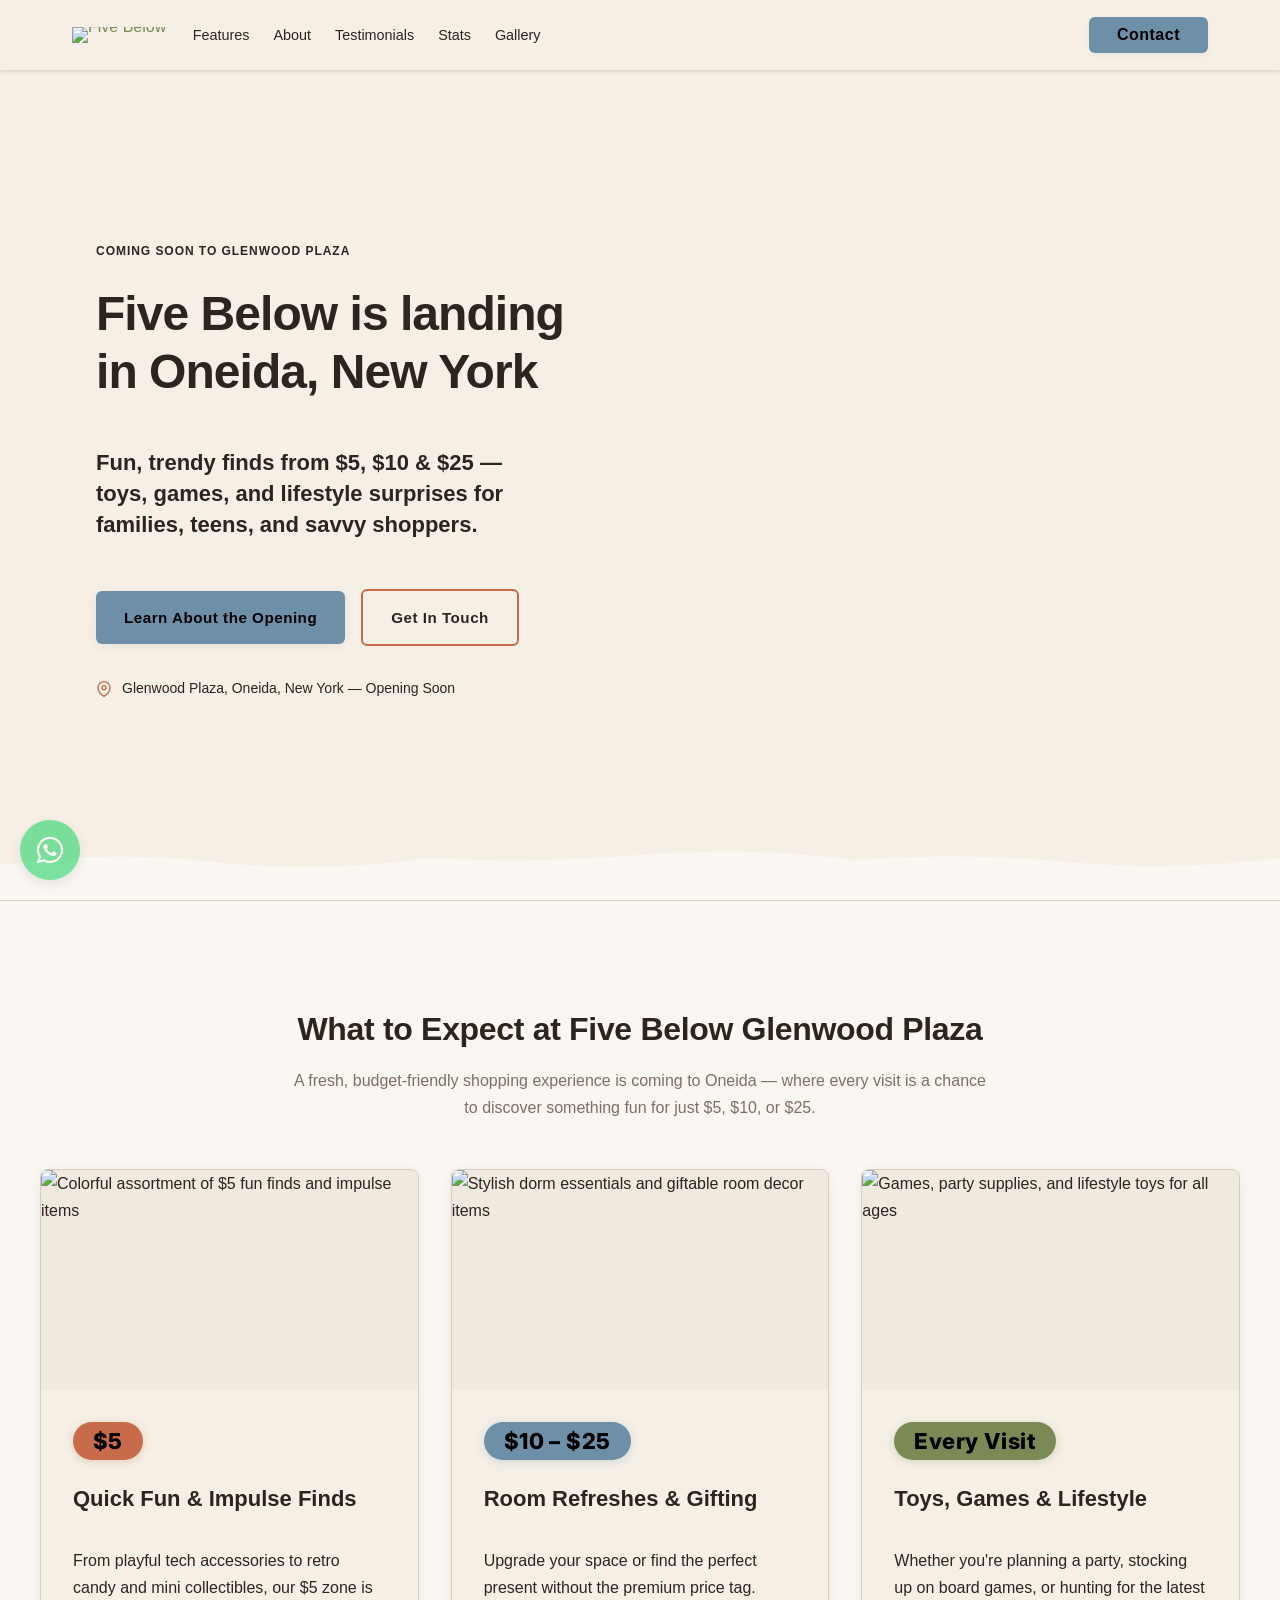
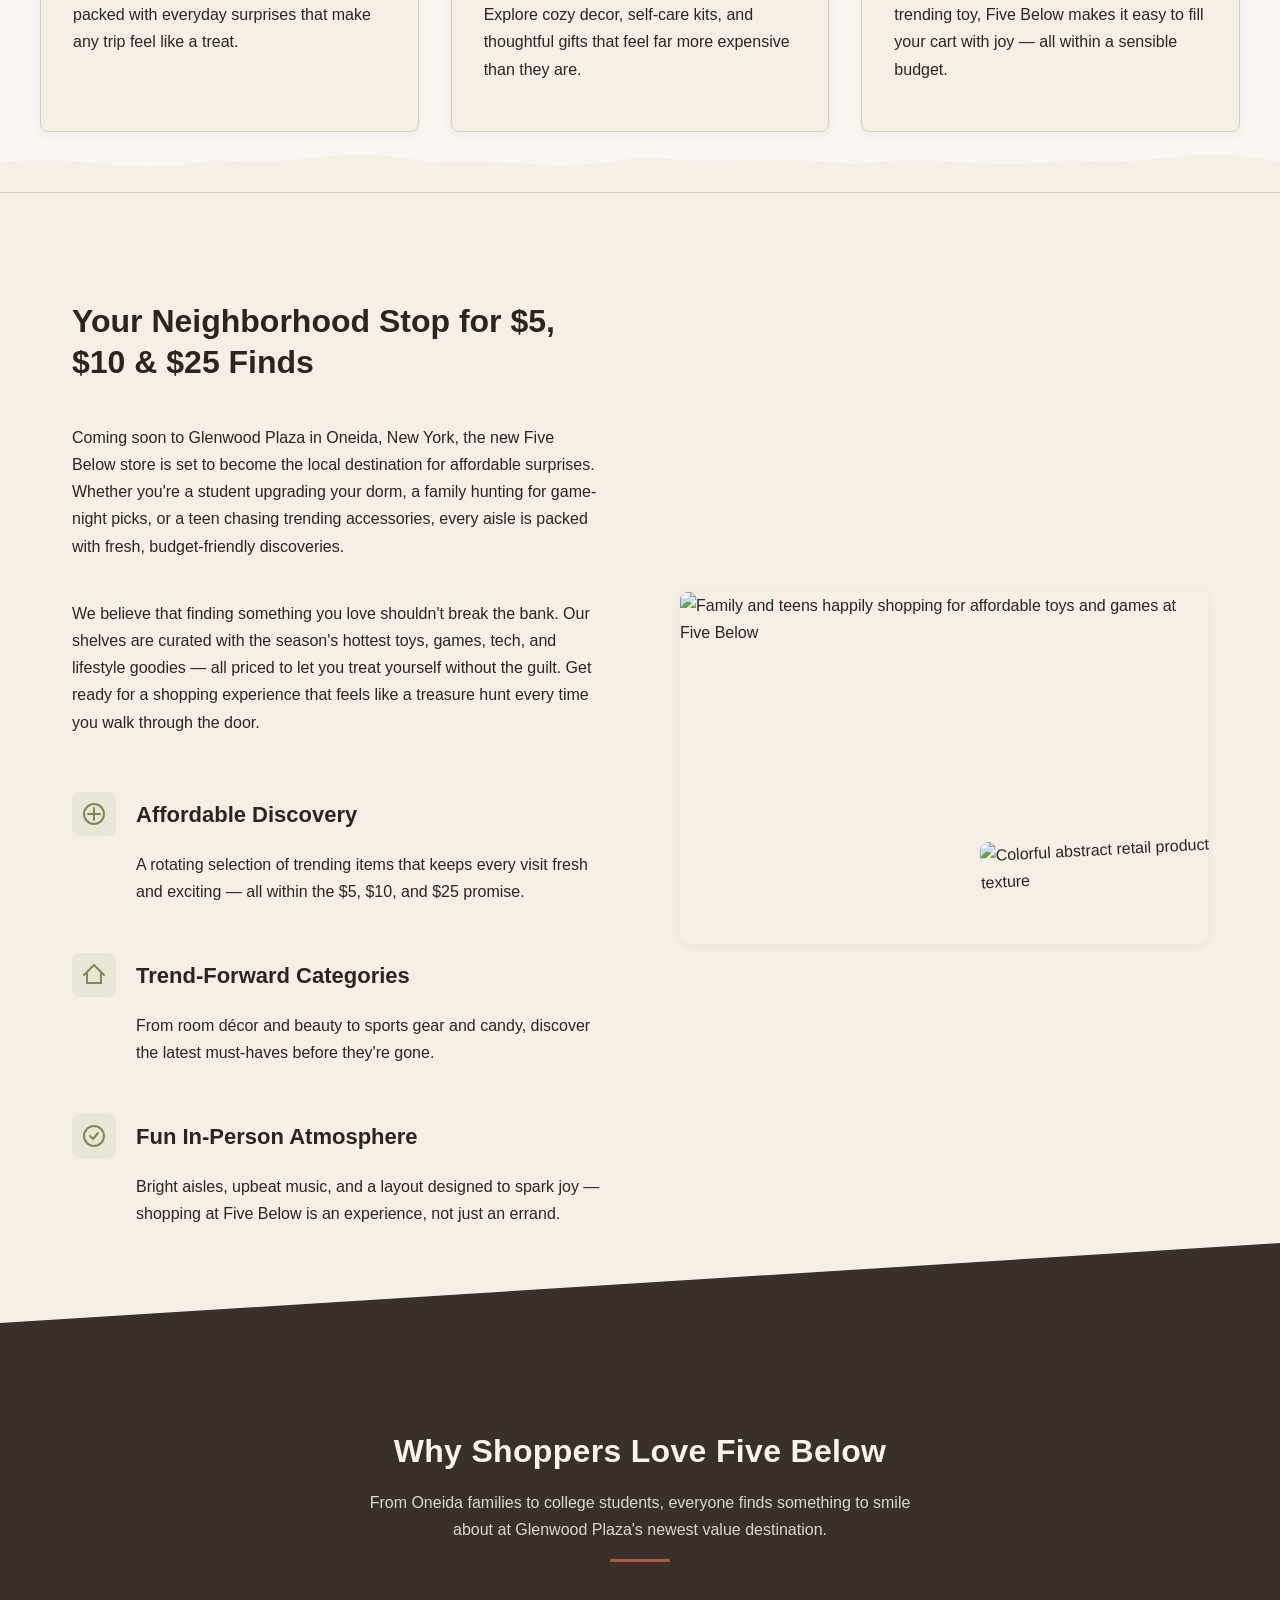
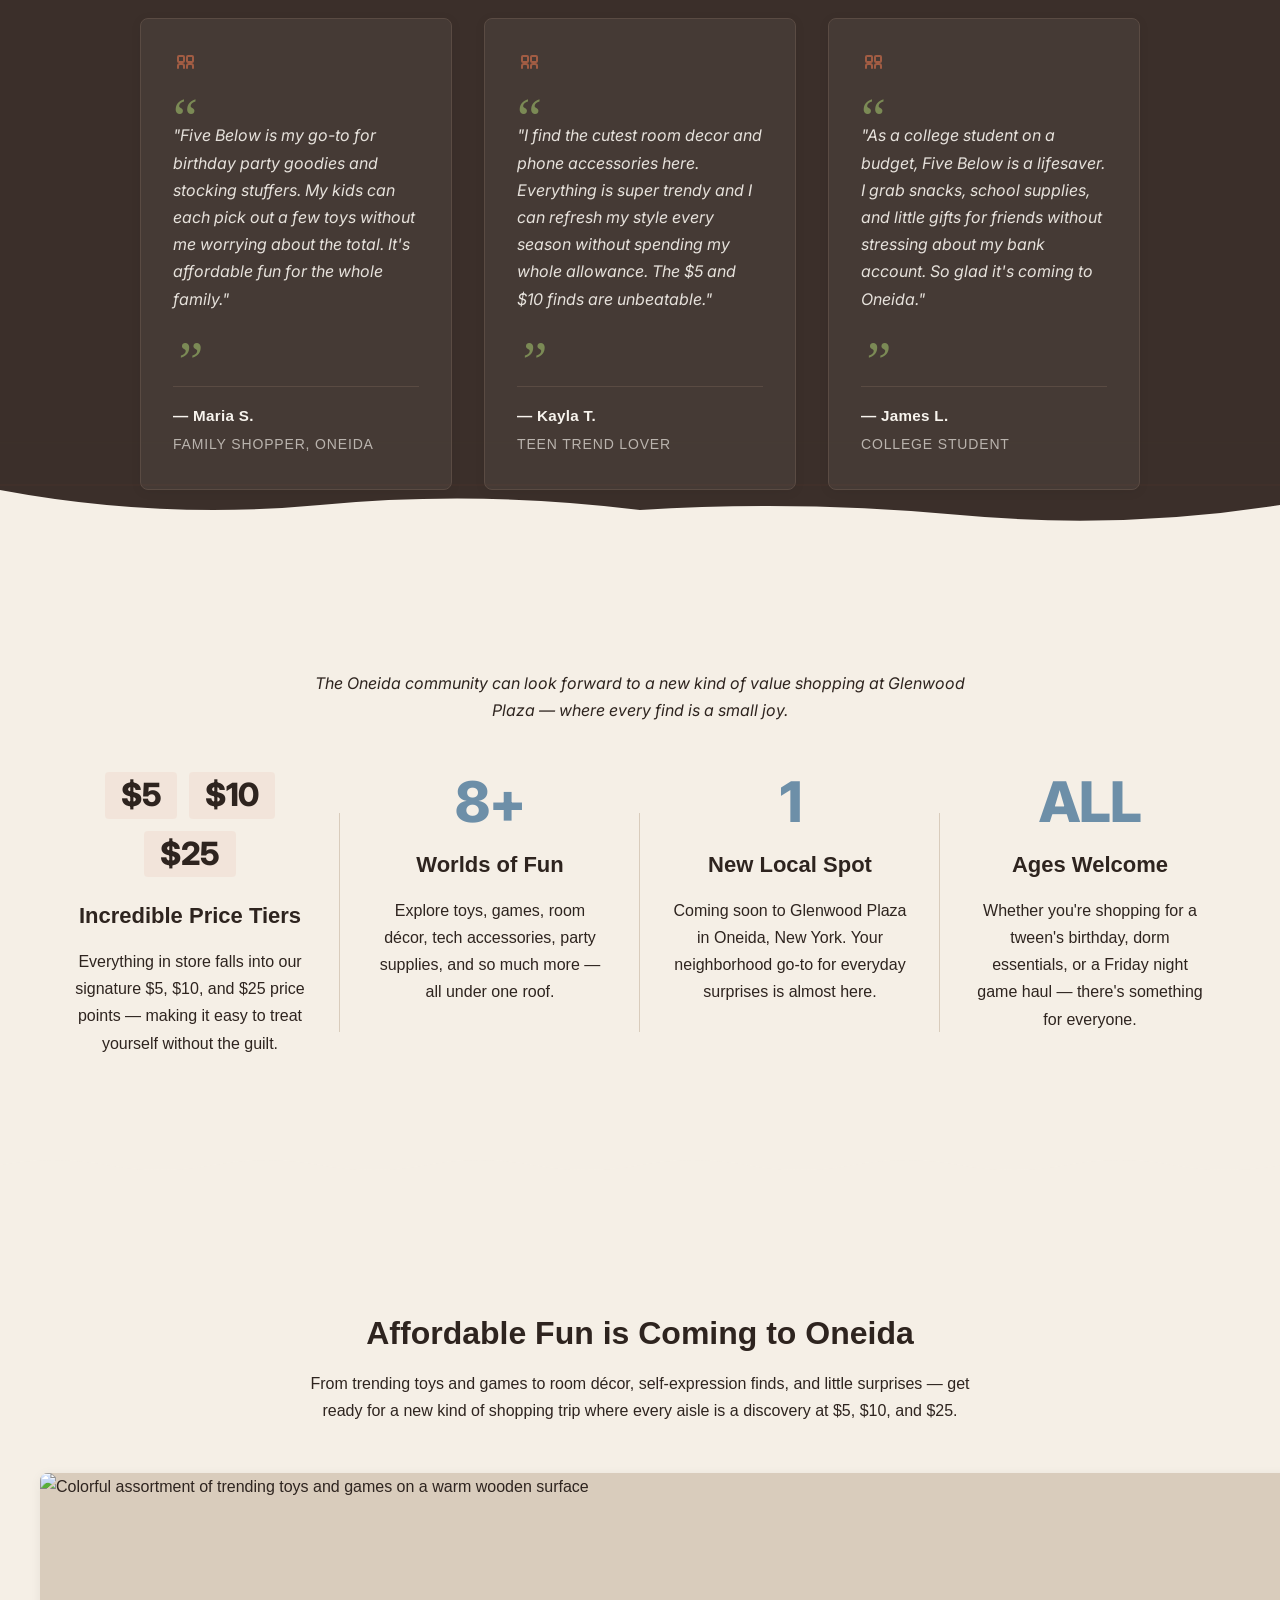
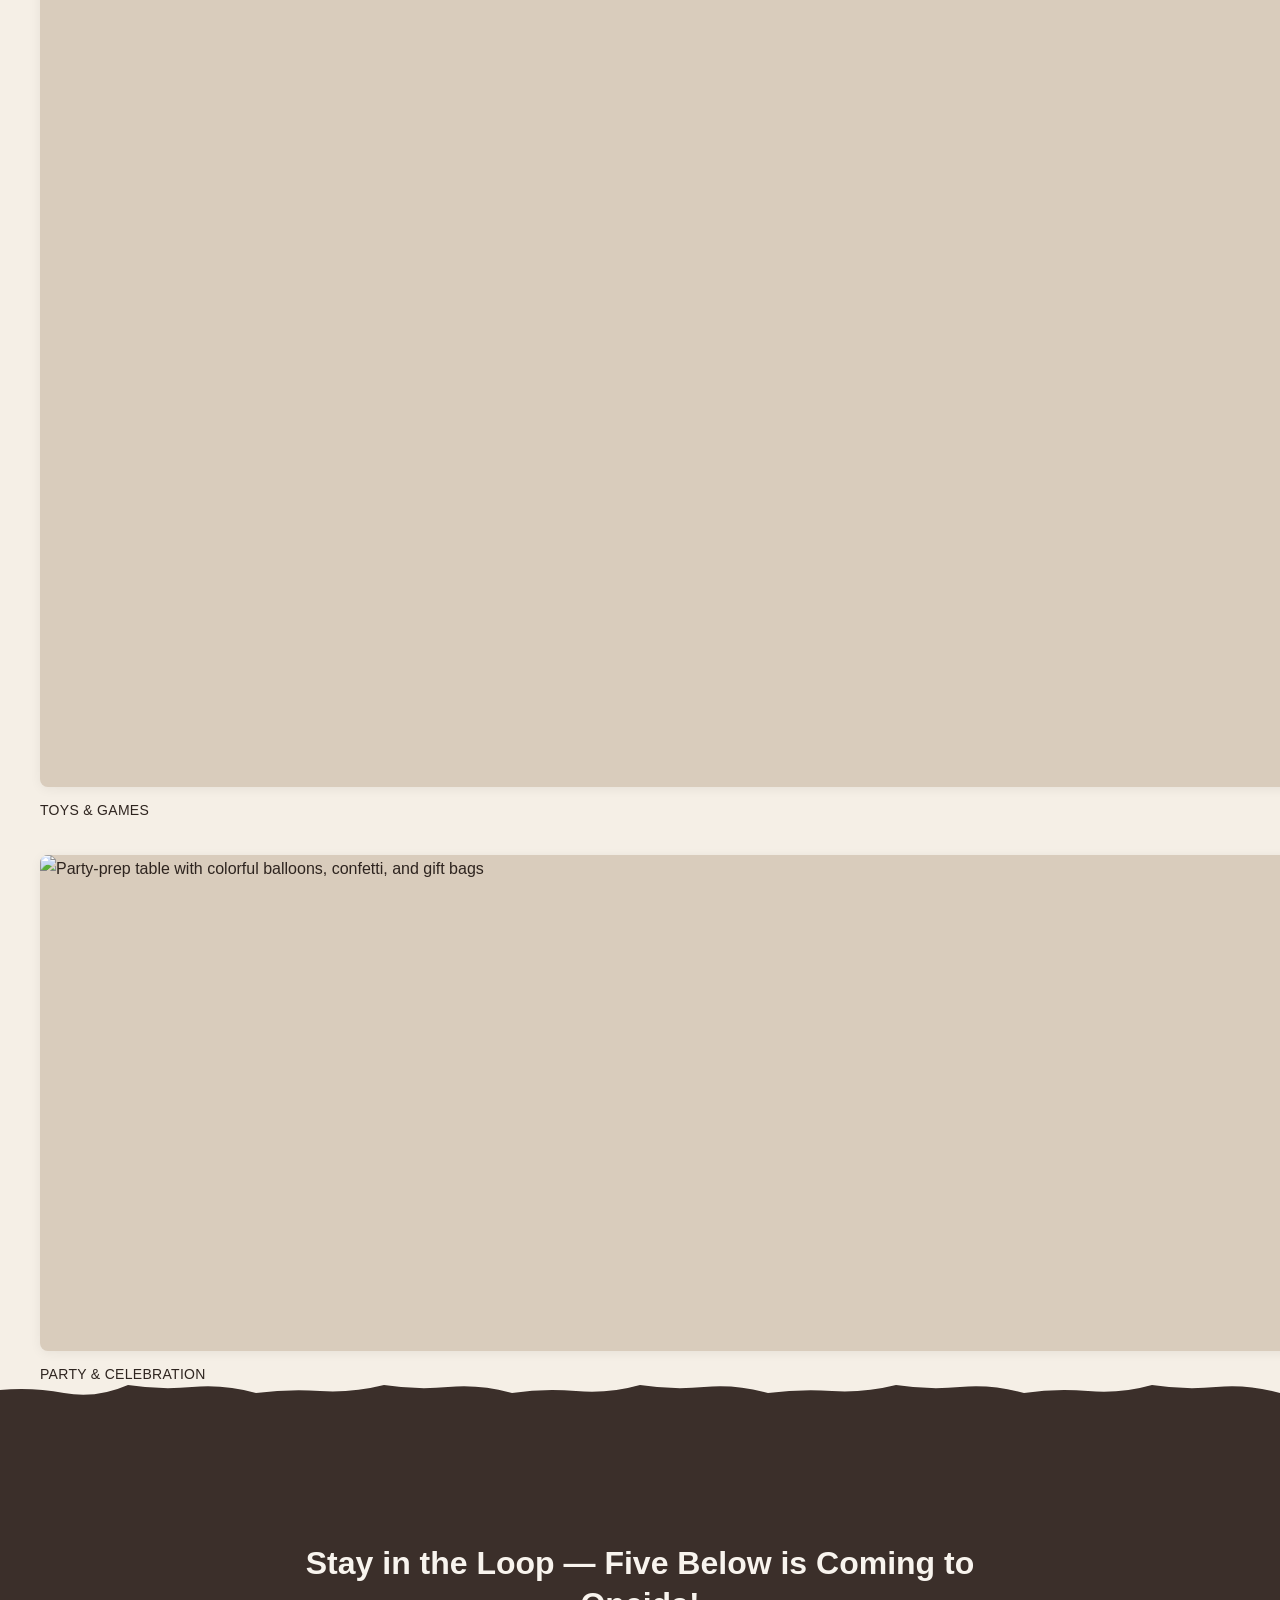
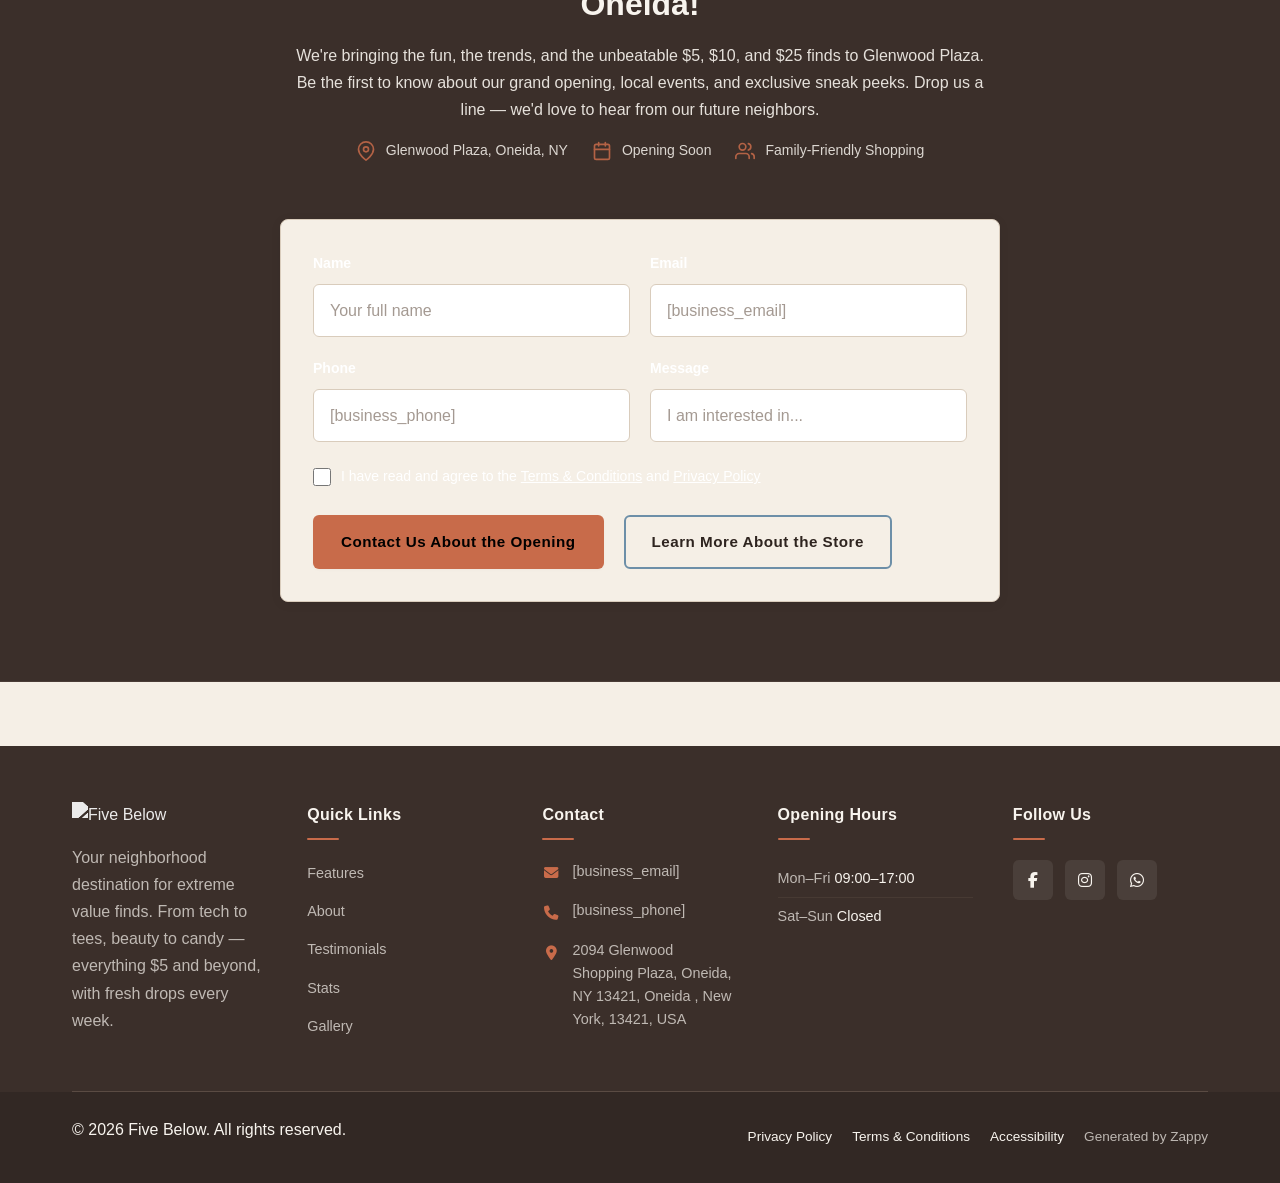
==== commit a2503cbf: "Background sync: Progressive GitHub Sync" ====
--- a/index.html
+++ b/index.html
@@ -238,7 +238,7 @@
   <link rel="stylesheet" href="https://cdnjs.cloudflare.com/ajax/libs/font-awesome/6.4.0/css/all.min.css">
   <link rel="stylesheet" href="https://fonts.googleapis.com/css2?family=Inter:wght@400;500;600;700&amp;display=swap">
   <link rel="preconnect" href="https://fonts.googleapis.com">
-  <link rel="preconnect" href="https://fonts.gstatic.com" crossorigin>
+  <link rel="preconnect" href="https://fonts.gstatic.com" crossorigin="">
   <style>
     .skip-link { position: absolute; top: 0; left: 0; transform: translateY(-200%); padding: 12px 18px; background: var(--bg-dark, #1a1a1a); color: var(--text-light, #fff); font-weight: 600; border-radius: 0 0 8px 0; z-index: 10000; }
     .skip-link:focus { transform: none; outline: 2px solid var(--ring, #fff); outline-offset: 2px; }
@@ -356,16 +356,16 @@
   <!-- Mobile buttons: MUST be direct children of .navbar (outside nav-container) -->
   <button class="mobile-toggle" id="mobileToggle" aria-label="Menu">
     <svg class="hamburger-icon" width="24" height="24" viewBox="0 0 24 24" fill="none">
-      <path d="M3 12h18M3 6h18M3 18h18" stroke="currentColor" stroke-width="2" stroke-linecap="round"/>
+      <path d="M3 12h18M3 6h18M3 18h18" stroke="currentColor" stroke-width="2" stroke-linecap="round"></path>
     </svg>
     <svg class="close-icon" width="24" height="24" viewBox="0 0 24 24" fill="none" style="display: none;">
-      <path d="M18 6L6 18M6 6l12 12" stroke="currentColor" stroke-width="2" stroke-linecap="round"/>
+      <path d="M18 6L6 18M6 6l12 12" stroke="currentColor" stroke-width="2" stroke-linecap="round"></path>
     </svg>
   </button>
   
   <button class="phone-header-btn" data-phone="[business_phone]" aria-label="Call">
     <svg width="20" height="20" viewBox="0 0 24 24" fill="currentColor">
-      <path d="M22 16.92v3a2 2 0 0 1-2.18 2 19.79 19.79 0 0 1-8.63-3.07 19.5 19.5 0 0 1-6-6 19.79 19.79 0 0 1-3.07-8.67A2 2 0 0 1 4.11 2h3a2 2 0 0 1 2 1.72 12.84 12.84 0 0 0 .7 2.81 2 2 0 0 1-.45 2.11L8.09 9.91a16 16 0 0 0 6 6l1.27-1.27a2 2 0 0 1 2.11-.45 12.84 12.84 0 0 0 2.81.7A2 2 0 0 1 22 16.92z"/>
+      <path d="M22 16.92v3a2 2 0 0 1-2.18 2 19.79 19.79 0 0 1-8.63-3.07 19.5 19.5 0 0 1-6-6 19.79 19.79 0 0 1-3.07-8.67A2 2 0 0 1 4.11 2h3a2 2 0 0 1 2 1.72 12.84 12.84 0 0 0 .7 2.81 2 2 0 0 1-.45 2.11L8.09 9.91a16 16 0 0 0 6 6l1.27-1.27a2 2 0 0 1 2.11-.45 12.84 12.84 0 0 0 2.81.7A2 2 0 0 1 22 16.92z"></path>
     </svg>
   </button>
 
@@ -852,14 +852,14 @@
       <a href="#contact" class="btn-secondary">Get In Touch</a>
     </div>
     <div class="hero-value-line">
-      <svg data-element-type="icon" data-icon-type="svg" width="16" height="16" viewBox="0 0 24 24" fill="none" stroke="currentColor" stroke-width="2" stroke-linecap="round" stroke-linejoin="round"><path d="M21 10c0 7-9 13-9 13s-9-6-9-13a9 9 0 0 1 18 0z"/><circle cx="12" cy="10" r="3"/></svg>
+      <svg data-element-type="icon" data-icon-type="svg" width="16" height="16" viewBox="0 0 24 24" fill="none" stroke="currentColor" stroke-width="2" stroke-linecap="round" stroke-linejoin="round"><path d="M21 10c0 7-9 13-9 13s-9-6-9-13a9 9 0 0 1 18 0z"></path><circle cx="12" cy="10" r="3"></circle></svg>
       <span>Glenwood Plaza, Oneida, New York — Opening Soon</span>
     </div>
   </div>
 
   <div class="home-hero-divider-wrapper" aria-hidden="true">
     <svg data-no-icon-edit="true" aria-hidden="true" viewBox="0 0 1200 80" preserveAspectRatio="none" xmlns="http://www.w3.org/2000/svg">
-      <path d="M0,80 L0,45 Q100,30 200,42 T400,38 Q500,44 600,35 T800,40 Q900,32 1000,42 T1200,38 L1200,80 Z" fill="#FAF7F3"/>
+      <path d="M0,80 L0,45 Q100,30 200,42 T400,38 Q500,44 600,35 T800,40 Q900,32 1000,42 T1200,38 L1200,80 Z" fill="#FAF7F3"></path>
     </svg>
   </div>
 </section>
@@ -915,7 +915,7 @@
   <!-- Bottom Divider -->
   <div class="home-features-section__divider-wrapper">
     <svg data-no-icon-edit="true" aria-hidden="true" viewBox="0 0 1200 60" preserveAspectRatio="none" xmlns="http://www.w3.org/2000/svg">
-      <path d="M0,60 L0,30 Q50,25 100,32 T200,28 Q250,32 300,25 T400,30 Q450,28 500,32 T600,25 Q650,30 700,28 T800,32 Q850,25 900,30 T1000,28 Q1050,32 1100,25 T1200,30 L1200,60 Z" fill="var(--bg-light)"/>
+      <path d="M0,60 L0,30 Q50,25 100,32 T200,28 Q250,32 300,25 T400,30 Q450,28 500,32 T600,25 Q650,30 700,28 T800,32 Q850,25 900,30 T1000,28 Q1050,32 1100,25 T1200,30 L1200,60 Z" fill="var(--bg-light)"></path>
     </svg>
   </div>
 </section>
@@ -929,7 +929,7 @@
       <ul class="home-about-section__values">
         <li class="home-about-section__value-item">
           <span class="home-about-section__value-icon" aria-hidden="true">
-            <svg data-element-type="icon" data-icon-type="svg" width="24" height="24" viewBox="0 0 24 24" fill="none" xmlns="http://www.w3.org/2000/svg"><circle cx="12" cy="12" r="10" stroke="currentColor" stroke-width="2"/><path d="M12 6V18M6 12H18" stroke="currentColor" stroke-width="2" stroke-linecap="round"/></svg>
+            <svg data-element-type="icon" data-icon-type="svg" width="24" height="24" viewBox="0 0 24 24" fill="none" xmlns="http://www.w3.org/2000/svg"><circle cx="12" cy="12" r="10" stroke="currentColor" stroke-width="2"></circle><path d="M12 6V18M6 12H18" stroke="currentColor" stroke-width="2" stroke-linecap="round"></path></svg>
           </span>
           <div class="home-about-section__value-text">
             <h3 class="home-about-section__value-title">Affordable Discovery</h3>
@@ -938,7 +938,7 @@
         </li>
         <li class="home-about-section__value-item">
           <span class="home-about-section__value-icon" aria-hidden="true">
-            <svg data-element-type="icon" data-icon-type="svg" width="24" height="24" viewBox="0 0 24 24" fill="none" xmlns="http://www.w3.org/2000/svg"><path d="M22 12L12 2L2 12" stroke="currentColor" stroke-width="2" stroke-linecap="round" stroke-linejoin="round"/><path d="M5 10V20H19V10" stroke="currentColor" stroke-width="2" stroke-linecap="round" stroke-linejoin="round"/></svg>
+            <svg data-element-type="icon" data-icon-type="svg" width="24" height="24" viewBox="0 0 24 24" fill="none" xmlns="http://www.w3.org/2000/svg"><path d="M22 12L12 2L2 12" stroke="currentColor" stroke-width="2" stroke-linecap="round" stroke-linejoin="round"></path><path d="M5 10V20H19V10" stroke="currentColor" stroke-width="2" stroke-linecap="round" stroke-linejoin="round"></path></svg>
           </span>
           <div class="home-about-section__value-text">
             <h3 class="home-about-section__value-title">Trend-Forward Categories</h3>
@@ -947,7 +947,7 @@
         </li>
         <li class="home-about-section__value-item">
           <span class="home-about-section__value-icon" aria-hidden="true">
-            <svg data-element-type="icon" data-icon-type="svg" width="24" height="24" viewBox="0 0 24 24" fill="none" xmlns="http://www.w3.org/2000/svg"><circle cx="12" cy="12" r="10" stroke="currentColor" stroke-width="2"/><path d="M8 12L11 15L16 9" stroke="currentColor" stroke-width="2" stroke-linecap="round" stroke-linejoin="round"/></svg>
+            <svg data-element-type="icon" data-icon-type="svg" width="24" height="24" viewBox="0 0 24 24" fill="none" xmlns="http://www.w3.org/2000/svg"><circle cx="12" cy="12" r="10" stroke="currentColor" stroke-width="2"></circle><path d="M8 12L11 15L16 9" stroke="currentColor" stroke-width="2" stroke-linecap="round" stroke-linejoin="round"></path></svg>
           </span>
           <div class="home-about-section__value-text">
             <h3 class="home-about-section__value-title">Fun In-Person Atmosphere</h3>
@@ -965,7 +965,7 @@
   </div>
   <div class="home-about-section__divider-wrapper" data-no-icon-edit="true" aria-hidden="true">
     <svg viewBox="0 0 1200 80" preserveAspectRatio="none" xmlns="http://www.w3.org/2000/svg">
-      <polygon points="0,80 1200,80 1200,0 0,80" fill="var(--bg-dark)"/>
+      <polygon points="0,80 1200,80 1200,0 0,80" fill="var(--bg-dark)"></polygon>
     </svg>
   </div>
 </section>
@@ -974,9 +974,9 @@
   <!-- Decorative shelf-line illustration behind cards -->
   <div class="home-testimonials-section__shelf-decoration" aria-hidden="true">
     <svg data-no-icon-edit="true" aria-hidden="true" viewBox="0 0 1200 400" preserveAspectRatio="none" xmlns="http://www.w3.org/2000/svg">
-      <path d="M0,380 L1200,380" stroke="var(--primary)" stroke-width="1" stroke-opacity="0.08" fill="none"/>
-      <path d="M0,360 L1200,360" stroke="var(--secondary)" stroke-width="1" stroke-opacity="0.06" fill="none"/>
-      <path d="M0,340 L1200,340" stroke="var(--accent)" stroke-width="1" stroke-opacity="0.04" fill="none"/>
+      <path d="M0,380 L1200,380" stroke="var(--primary)" stroke-width="1" stroke-opacity="0.08" fill="none"></path>
+      <path d="M0,360 L1200,360" stroke="var(--secondary)" stroke-width="1" stroke-opacity="0.06" fill="none"></path>
+      <path d="M0,340 L1200,340" stroke="var(--accent)" stroke-width="1" stroke-opacity="0.04" fill="none"></path>
     </svg>
   </div>
 
@@ -1000,10 +1000,10 @@
       <article class="home-testimonials-section__card">
         <div class="home-testimonials-section__card-quote-icon" aria-hidden="true">
           <svg data-element-type="icon" data-icon-type="svg" width="24" height="24" viewBox="0 0 24 24" fill="none" xmlns="http://www.w3.org/2000/svg">
-            <path d="M10 11H6C5.44772 11 5 10.5523 5 10V6C5 5.44772 5.44772 5 6 5H10C10.5523 5 11 5.44772 11 6V10C11 10.5523 10.5523 11 10 11Z" stroke="currentColor" stroke-width="2" stroke-linecap="round" stroke-linejoin="round"/>
-            <path d="M19 11H15C14.4477 11 14 10.5523 14 10V6C14 5.44772 14.4477 5 15 5H19C19.5523 5 20 5.44772 20 6V10C20 10.5523 19.5523 11 19 11Z" stroke="currentColor" stroke-width="2" stroke-linecap="round" stroke-linejoin="round"/>
-            <path d="M5 17V15C5 13.8954 5.89543 13 7 13H9C10.1046 13 11 13.8954 11 15V17" stroke="currentColor" stroke-width="2" stroke-linecap="round" stroke-linejoin="round"/>
-            <path d="M14 17V15C14 13.8954 14.8954 13 16 13H18C19.1046 13 20 13.8954 20 15V17" stroke="currentColor" stroke-width="2" stroke-linecap="round" stroke-linejoin="round"/>
+            <path d="M10 11H6C5.44772 11 5 10.5523 5 10V6C5 5.44772 5.44772 5 6 5H10C10.5523 5 11 5.44772 11 6V10C11 10.5523 10.5523 11 10 11Z" stroke="currentColor" stroke-width="2" stroke-linecap="round" stroke-linejoin="round"></path>
+            <path d="M19 11H15C14.4477 11 14 10.5523 14 10V6C14 5.44772 14.4477 5 15 5H19C19.5523 5 20 5.44772 20 6V10C20 10.5523 19.5523 11 19 11Z" stroke="currentColor" stroke-width="2" stroke-linecap="round" stroke-linejoin="round"></path>
+            <path d="M5 17V15C5 13.8954 5.89543 13 7 13H9C10.1046 13 11 13.8954 11 15V17" stroke="currentColor" stroke-width="2" stroke-linecap="round" stroke-linejoin="round"></path>
+            <path d="M14 17V15C14 13.8954 14.8954 13 16 13H18C19.1046 13 20 13.8954 20 15V17" stroke="currentColor" stroke-width="2" stroke-linecap="round" stroke-linejoin="round"></path>
           </svg>
         </div>
         <blockquote class="home-testimonials-section__quote">
@@ -1019,10 +1019,10 @@
       <article class="home-testimonials-section__card">
         <div class="home-testimonials-section__card-quote-icon" aria-hidden="true">
           <svg data-element-type="icon" data-icon-type="svg" width="24" height="24" viewBox="0 0 24 24" fill="none" xmlns="http://www.w3.org/2000/svg">
-            <path d="M10 11H6C5.44772 11 5 10.5523 5 10V6C5 5.44772 5.44772 5 6 5H10C10.5523 5 11 5.44772 11 6V10C11 10.5523 10.5523 11 10 11Z" stroke="currentColor" stroke-width="2" stroke-linecap="round" stroke-linejoin="round"/>
-            <path d="M19 11H15C14.4477 11 14 10.5523 14 10V6C14 5.44772 14.4477 5 15 5H19C19.5523 5 20 5.44772 20 6V10C20 10.5523 19.5523 11 19 11Z" stroke="currentColor" stroke-width="2" stroke-linecap="round" stroke-linejoin="round"/>
-            <path d="M5 17V15C5 13.8954 5.89543 13 7 13H9C10.1046 13 11 13.8954 11 15V17" stroke="currentColor" stroke-width="2" stroke-linecap="round" stroke-linejoin="round"/>
-            <path d="M14 17V15C14 13.8954 14.8954 13 16 13H18C19.1046 13 20 13.8954 20 15V17" stroke="currentColor" stroke-width="2" stroke-linecap="round" stroke-linejoin="round"/>
+            <path d="M10 11H6C5.44772 11 5 10.5523 5 10V6C5 5.44772 5.44772 5 6 5H10C10.5523 5 11 5.44772 11 6V10C11 10.5523 10.5523 11 10 11Z" stroke="currentColor" stroke-width="2" stroke-linecap="round" stroke-linejoin="round"></path>
+            <path d="M19 11H15C14.4477 11 14 10.5523 14 10V6C14 5.44772 14.4477 5 15 5H19C19.5523 5 20 5.44772 20 6V10C20 10.5523 19.5523 11 19 11Z" stroke="currentColor" stroke-width="2" stroke-linecap="round" stroke-linejoin="round"></path>
+            <path d="M5 17V15C5 13.8954 5.89543 13 7 13H9C10.1046 13 11 13.8954 11 15V17" stroke="currentColor" stroke-width="2" stroke-linecap="round" stroke-linejoin="round"></path>
+            <path d="M14 17V15C14 13.8954 14.8954 13 16 13H18C19.1046 13 20 13.8954 20 15V17" stroke="currentColor" stroke-width="2" stroke-linecap="round" stroke-linejoin="round"></path>
           </svg>
         </div>
         <blockquote class="home-testimonials-section__quote">
@@ -1038,10 +1038,10 @@
       <article class="home-testimonials-section__card">
         <div class="home-testimonials-section__card-quote-icon" aria-hidden="true">
           <svg data-element-type="icon" data-icon-type="svg" width="24" height="24" viewBox="0 0 24 24" fill="none" xmlns="http://www.w3.org/2000/svg">
-            <path d="M10 11H6C5.44772 11 5 10.5523 5 10V6C5 5.44772 5.44772 5 6 5H10C10.5523 5 11 5.44772 11 6V10C11 10.5523 10.5523 11 10 11Z" stroke="currentColor" stroke-width="2" stroke-linecap="round" stroke-linejoin="round"/>
-            <path d="M19 11H15C14.4477 11 14 10.5523 14 10V6C14 5.44772 14.4477 5 15 5H19C19.5523 5 20 5.44772 20 6V10C20 10.5523 19.5523 11 19 11Z" stroke="currentColor" stroke-width="2" stroke-linecap="round" stroke-linejoin="round"/>
-            <path d="M5 17V15C5 13.8954 5.89543 13 7 13H9C10.1046 13 11 13.8954 11 15V17" stroke="currentColor" stroke-width="2" stroke-linecap="round" stroke-linejoin="round"/>
-            <path d="M14 17V15C14 13.8954 14.8954 13 16 13H18C19.1046 13 20 13.8954 20 15V17" stroke="currentColor" stroke-width="2" stroke-linecap="round" stroke-linejoin="round"/>
+            <path d="M10 11H6C5.44772 11 5 10.5523 5 10V6C5 5.44772 5.44772 5 6 5H10C10.5523 5 11 5.44772 11 6V10C11 10.5523 10.5523 11 10 11Z" stroke="currentColor" stroke-width="2" stroke-linecap="round" stroke-linejoin="round"></path>
+            <path d="M19 11H15C14.4477 11 14 10.5523 14 10V6C14 5.44772 14.4477 5 15 5H19C19.5523 5 20 5.44772 20 6V10C20 10.5523 19.5523 11 19 11Z" stroke="currentColor" stroke-width="2" stroke-linecap="round" stroke-linejoin="round"></path>
+            <path d="M5 17V15C5 13.8954 5.89543 13 7 13H9C10.1046 13 11 13.8954 11 15V17" stroke="currentColor" stroke-width="2" stroke-linecap="round" stroke-linejoin="round"></path>
+            <path d="M14 17V15C14 13.8954 14.8954 13 16 13H18C19.1046 13 20 13.8954 20 15V17" stroke="currentColor" stroke-width="2" stroke-linecap="round" stroke-linejoin="round"></path>
           </svg>
         </div>
         <blockquote class="home-testimonials-section__quote">
@@ -1061,11 +1061,11 @@
     <svg data-no-icon-edit="true" aria-hidden="true" viewBox="0 0 1200 80" preserveAspectRatio="none" xmlns="http://www.w3.org/2000/svg">
       <defs>
         <radialGradient id="testimonials-fade" cx="50%" cy="100%" r="60%" fx="50%" fy="100%">
-          <stop offset="0%" stop-color="var(--bg-dark)" stop-opacity="1"/>
-          <stop offset="100%" stop-color="var(--bg-light)" stop-opacity="1"/>
+          <stop offset="0%" stop-color="var(--bg-dark)" stop-opacity="1"></stop>
+          <stop offset="100%" stop-color="var(--bg-light)" stop-opacity="1"></stop>
         </radialGradient>
       </defs>
-      <path d="M0,80 L0,0 Q150,30 300,15 T600,20 Q750,10 900,25 T1200,15 L1200,80 Z" fill="var(--bg-light)"/>
+      <path d="M0,80 L0,0 Q150,30 300,15 T600,20 Q750,10 900,25 T1200,15 L1200,80 Z" fill="var(--bg-light)"></path>
     </svg>
   </div>
 </section>
@@ -1116,7 +1116,7 @@
   <!-- Bottom Divider: Scalloped Shelf-Edge -->
   <div class="home-stats-section__divider-wrapper">
     <svg data-no-icon-edit="true" aria-hidden="true" viewBox="0 0 1200 60" preserveAspectRatio="none" xmlns="http://www.w3.org/2000/svg">
-      <path d="M0,60 L0,20 Q50,10 100,20 T200,20 Q250,10 300,20 T400,20 Q450,10 500,20 T600,20 Q650,10 700,20 T800,20 Q850,10 900,20 T1000,20 Q1050,10 1100,20 T1200,20 L1200,60 Z" fill="var(--bg-light)"/>
+      <path d="M0,60 L0,20 Q50,10 100,20 T200,20 Q250,10 300,20 T400,20 Q450,10 500,20 T600,20 Q650,10 700,20 T800,20 Q850,10 900,20 T1000,20 Q1050,10 1100,20 T1200,20 L1200,60 Z" fill="var(--bg-light)"></path>
     </svg>
   </div>
 </section>
@@ -1168,7 +1168,7 @@
     <!-- Bottom Divider: Torn Paper Edge -->
     <div class="home-gallery-section__divider-wrapper">
         <svg data-no-icon-edit="true" aria-hidden="true" viewBox="0 0 1200 80" preserveAspectRatio="none" xmlns="http://www.w3.org/2000/svg">
-            <path d="M0,80 L0,35 Q30,32 60,38 T120,30 Q150,35 180,32 T240,38 Q270,34 300,36 T360,30 Q390,35 420,32 T480,38 Q510,33 540,36 T600,30 Q630,35 660,32 T720,38 Q750,34 780,36 T840,30 Q870,35 900,32 T960,38 Q990,33 1020,36 T1080,30 Q1110,35 1140,32 T1200,38 L1200,80 Z" fill="var(--bg-dark)"/>
+            <path d="M0,80 L0,35 Q30,32 60,38 T120,30 Q150,35 180,32 T240,38 Q270,34 300,36 T360,30 Q390,35 420,32 T480,38 Q510,33 540,36 T600,30 Q630,35 660,32 T720,38 Q750,34 780,36 T840,30 Q870,35 900,32 T960,38 Q990,33 1020,36 T1080,30 Q1110,35 1140,32 T1200,38 L1200,80 Z" fill="var(--bg-dark)"></path>
         </svg>
     </div>
 </section>
@@ -1180,15 +1180,15 @@
       <p class="home-cta-section__subheading">We're bringing the fun, the trends, and the unbeatable $5, $10, and $25 finds to Glenwood Plaza. Be the first to know about our grand opening, local events, and exclusive sneak peeks. Drop us a line — we'd love to hear from our future neighbors.</p>
       <div class="home-cta-section__trust-cues">
         <div class="home-cta-section__cue">
-          <svg class="home-cta-section__cue-icon" data-element-type="icon" data-icon-type="svg" viewBox="0 0 24 24" fill="none" stroke="currentColor" stroke-width="2" stroke-linecap="round" stroke-linejoin="round"><path d="M21 10c0 7-9 13-9 13s-9-6-9-13a9 9 0 0 1 18 0z"/><circle cx="12" cy="10" r="3"/></svg>
+          <svg class="home-cta-section__cue-icon" data-element-type="icon" data-icon-type="svg" viewBox="0 0 24 24" fill="none" stroke="currentColor" stroke-width="2" stroke-linecap="round" stroke-linejoin="round"><path d="M21 10c0 7-9 13-9 13s-9-6-9-13a9 9 0 0 1 18 0z"></path><circle cx="12" cy="10" r="3"></circle></svg>
           <span class="home-cta-section__cue-text">Glenwood Plaza, Oneida, NY</span>
         </div>
         <div class="home-cta-section__cue">
-          <svg class="home-cta-section__cue-icon" data-element-type="icon" data-icon-type="svg" viewBox="0 0 24 24" fill="none" stroke="currentColor" stroke-width="2" stroke-linecap="round" stroke-linejoin="round"><rect x="3" y="4" width="18" height="18" rx="2" ry="2"/><line x1="16" y1="2" x2="16" y2="6"/><line x1="8" y1="2" x2="8" y2="6"/><line x1="3" y1="10" x2="21" y2="10"/></svg>
+          <svg class="home-cta-section__cue-icon" data-element-type="icon" data-icon-type="svg" viewBox="0 0 24 24" fill="none" stroke="currentColor" stroke-width="2" stroke-linecap="round" stroke-linejoin="round"><rect x="3" y="4" width="18" height="18" rx="2" ry="2"></rect><line x1="16" y1="2" x2="16" y2="6"></line><line x1="8" y1="2" x2="8" y2="6"></line><line x1="3" y1="10" x2="21" y2="10"></line></svg>
           <span class="home-cta-section__cue-text">Opening Soon</span>
         </div>
         <div class="home-cta-section__cue">
-          <svg class="home-cta-section__cue-icon" data-element-type="icon" data-icon-type="svg" viewBox="0 0 24 24" fill="none" stroke="currentColor" stroke-width="2" stroke-linecap="round" stroke-linejoin="round"><path d="M17 21v-2a4 4 0 0 0-4-4H5a4 4 0 0 0-4 4v2"/><circle cx="9" cy="7" r="4"/><path d="M23 21v-2a4 4 0 0 0-3-3.87"/><path d="M16 3.13a4 4 0 0 1 0 7.75"/></svg>
+          <svg class="home-cta-section__cue-icon" data-element-type="icon" data-icon-type="svg" viewBox="0 0 24 24" fill="none" stroke="currentColor" stroke-width="2" stroke-linecap="round" stroke-linejoin="round"><path d="M17 21v-2a4 4 0 0 0-4-4H5a4 4 0 0 0-4 4v2"></path><circle cx="9" cy="7" r="4"></circle><path d="M23 21v-2a4 4 0 0 0-3-3.87"></path><path d="M16 3.13a4 4 0 0 1 0 7.75"></path></svg>
           <span class="home-cta-section__cue-text">Family-Friendly Shopping</span>
         </div>
       </div>
@@ -1199,11 +1199,11 @@
         <div class="home-cta-section__form-row">
           <div class="home-cta-section__form-group">
             <label for="cta-name" class="home-cta-section__label" style="color: #FFFFFF !important">Name</label>
-            <input type="text" id="cta-name" name="name" class="home-cta-section__input" placeholder="Your full name" required>
+            <input type="text" id="cta-name" name="name" class="home-cta-section__input" placeholder="Your full name" required="">
           </div>
           <div class="home-cta-section__form-group">
             <label for="cta-email" class="home-cta-section__label" style="color: #FFFFFF !important">Email</label>
-            <input type="email" id="cta-email" name="email" class="home-cta-section__input" placeholder="[business_email]" required>
+            <input type="email" id="cta-email" name="email" class="home-cta-section__input" placeholder="[business_email]" required="">
           </div>
         </div>
         <div class="home-cta-section__form-row">
@@ -1218,7 +1218,7 @@
         </div>
         <div class="privacy-consent home-cta-section__privacy">
           <label class="privacy-consent-label home-cta-section__privacy-label">
-            <input type="checkbox" name="privacy_consent" class="privacy-consent-checkbox home-cta-section__privacy-checkbox" required>
+            <input type="checkbox" name="privacy_consent" class="privacy-consent-checkbox home-cta-section__privacy-checkbox" required="">
             <span style="color: #FFFFFF !important">I have read and agree to the <a href="/terms" target="_blank" style="color: #FFFFFF !important">Terms &amp; Conditions</a> and <a href="/privacy" target="_blank" style="color: #FFFFFF !important">Privacy Policy</a></span>
           </label>
         </div>
@@ -1267,18 +1267,15 @@
             <span class="contact-text"><a href="tel:[business_phone]">[business_phone]</a></span>
           </li>
           <li><a href="/"><span class="contact-icon"><i class="fas fa-map-marker-alt"></i></span>
-            <span class="contact-text">[business_address]</span></a></li>
+            <span class="contact-text">2094 Glenwood Shopping Plaza, Oneida, NY 13421, Oneida , New York, 13421, USA</span></a></li>
         </ul>
       </div>
 
       <!-- Business Hours -->
       <div class="footer-col footer-hours-col">
         <h4>Opening Hours</h4>
-        <ul class="footer-hours">
-          <li><a href="/"><span class="hours-day">Mon–Fri</span> <span class="hours-time">09:00–18:00</span></a></li>
-          <li><a href="/"><span class="hours-day">Sat</span> <span class="hours-time">09:00–13:00</span></a></li>
-          <li><a href="/"><span class="hours-day">Sun</span> <span class="hours-time">Closed</span></a></li>
-        </ul>
+        <ul class="footer-hours"><li><a href="/"><span class="hours-day">Mon–Fri</span> <span class="hours-time">09:00–17:00</span></a></li>
+<li><a href="/"><span class="hours-day">Sat–Sun</span> <span class="hours-time">Closed</span></a></li></ul>
       </div>
 
       <!-- Social Media -->
